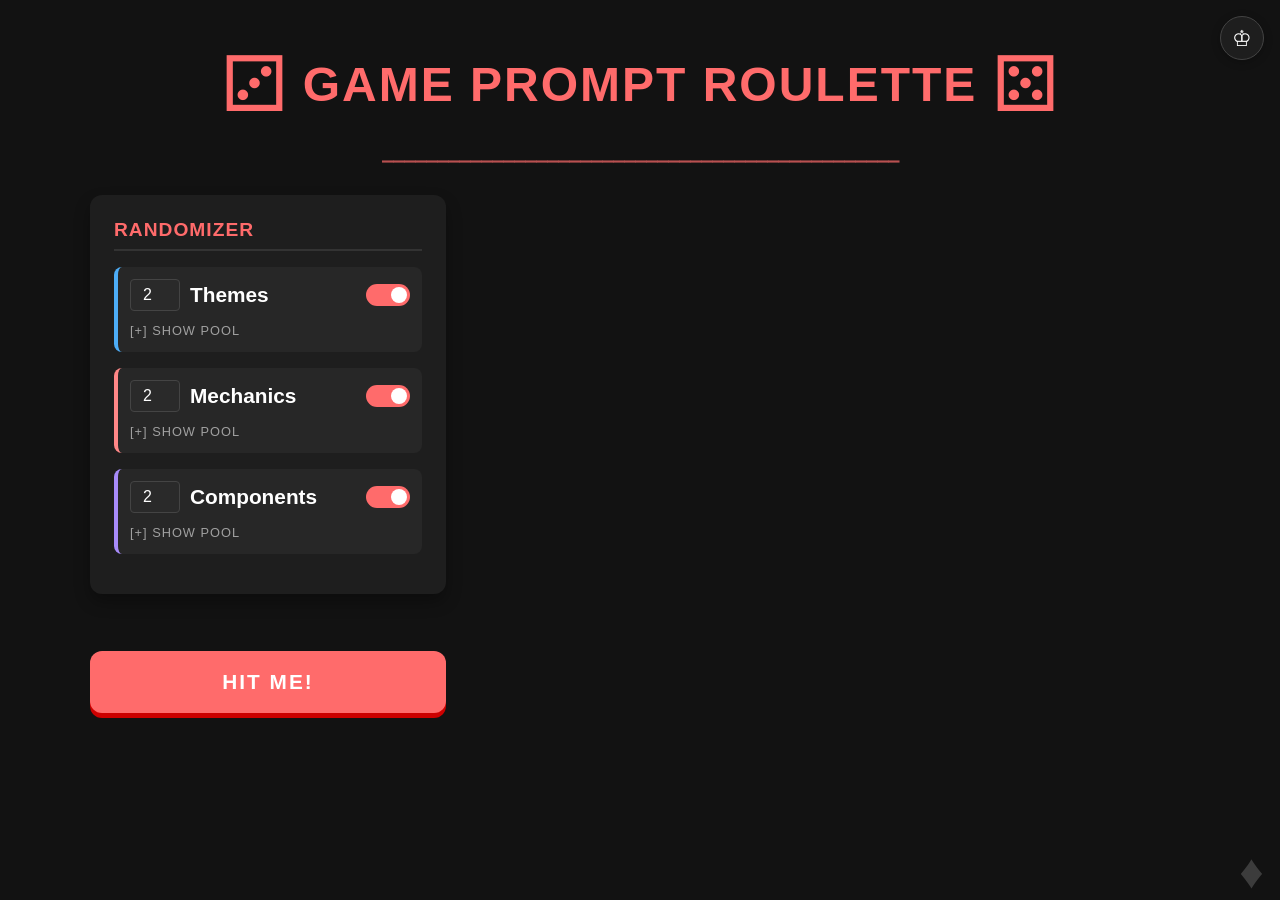
==== index.html @ a3f931f5 "Update index.html" ====
<!DOCTYPE html>
<html lang="en">
<head>
    <meta charset="UTF-8">
    <meta name="viewport" content="width=device-width, initial-scale=1.0">
    <title>Game Prompt Roulette</title>
    <style>
        :root {
            --bg-color: #121212;
            --panel-bg: #1e1e1e;
            --panel-light: #2a2a2a;
            --text-main: #ffffff;
            --text-muted: #a0a0a0;
            --accent: #ff6b6b;
            --accent-hover: #ff5252;
            --border-radius: 12px;
            --mechanics: #ff8787;
            --themes: #4dadf7;
            --components: #a78bfa;
            --border-color: #444;
            --border-color-soft: #333;
            --row-bg-active: rgba(255,255,255,0.04);
            --row-bg-hover: #252525;
            --lock-empty: #3a3a3a;
            --lock-hover: #666;
        }
        body.light-mode {
            --bg-color: #f4f1ea;
            --panel-bg: #ffffff;
            --panel-light: #ece7da;
            --text-main: #2b2620;
            --text-muted: #7a7468;
            --accent: #d9483a;
            --accent-hover: #c23b2e;
            --mechanics: #e0625a;
            --themes: #3a7bbf;
            --components: #8a6fc9;
            --border-color: #d6cfbe;
            --border-color-soft: #e2dbca;
            --row-bg-active: rgba(0,0,0,0.03);
            --row-bg-hover: #e9e2d0;
            --lock-empty: #cabfa8;
            --lock-hover: #a89a7c;
        }
        * { box-sizing: border-box; }
        body {
            font-family: 'Segoe UI', Tahoma, Geneva, Verdana, sans-serif;
            background-color: var(--bg-color);
            color: var(--text-main);
            margin: 0;
            padding: 0;
            min-height: 100vh;
            display: flex;
            transition: background-color 0.25s ease, color 0.25s ease;
            position: relative;
        }

        .wallpaper-layer {
            position: fixed;
            inset: 0;
            z-index: 0;
            pointer-events: none;
            background-repeat: repeat;
            opacity: 0;
            transition: opacity 0.3s ease;
            -webkit-mask-image: radial-gradient(ellipse 85% 75% at center, transparent 40%, black 70%);
            mask-image: radial-gradient(ellipse 85% 75% at center, transparent 40%, black 70%);
        }
        .wallpaper-layer.visible { opacity: 1; }
        .page { position: relative; z-index: 1; flex: 1; min-width: 0; padding: 2.5rem 2rem 3rem; display: flex; flex-direction: column; align-items: center; }

        .mode-toggle {
            position: fixed; top: 1rem; right: 1rem; z-index: 5; width: 44px; height: 44px;
            border-radius: 50%; background: var(--panel-bg); color: var(--text-main); border: 1px solid var(--border-color);
            cursor: pointer; font-size: 1.4rem; display: flex; align-items: center; justify-content: center;
            box-shadow: 0 2px 8px rgba(0,0,0,0.25); transition: background 0.2s, transform 0.15s, color 0.2s;
        }
        .mode-toggle:hover { transform: scale(1.08); }

        .wallpaper-style-btn {
            position: fixed; bottom: 0.85rem; right: 0.85rem; z-index: 5; width: 30px; height: 30px;
            border-radius: 50%; background: transparent; color: var(--text-muted); border: none;
            cursor: pointer; font-size: 3rem; opacity: 0.3; display: flex; align-items: center; justify-content: center;
            transition: opacity 0.2s, transform 0.2s, color 0.2s;
            user-select: none; -webkit-user-select: none;
        }
        .wallpaper-style-btn:hover { opacity: 0.9; color: var(--accent); transform: rotate(15deg) scale(1.15); }
        .wallpaper-style-btn.long-pressing {
            opacity: 1; color: var(--accent); transform: scale(1.3);
            transition: opacity 0.1s, transform 0.1s, color 0.1s;
        }

        /* Long-press progress ring */
        .wallpaper-btn-wrap {
            position: fixed; bottom: 0.25rem; right: 0.25rem; z-index: 5;
            width: 48px; height: 48px; display: flex; align-items: center; justify-content: center;
        }
        .wallpaper-progress-ring {
            position: absolute; inset: 0; pointer-events: none;
        }
        .wallpaper-progress-ring circle {
            fill: none;
            stroke: var(--accent);
            stroke-width: 2.5;
            stroke-linecap: round;
            stroke-dasharray: 138.23; /* 2π × 22 */
            stroke-dashoffset: 138.23;
            transform-origin: center;
            transform: rotate(-90deg);
            transition: stroke-dashoffset 0.05s linear;
            opacity: 0;
        }
        .wallpaper-progress-ring.active circle { opacity: 0.8; }

        .header-block { width: 100%; max-width: 1100px; text-align: center; margin-bottom: 2rem; }
        .title-row { display: flex; align-items: center; justify-content: center; gap: 0.9rem; }
        .die { font-size: 4.8rem; color: var(--accent); }
        h1 { color: var(--accent); margin: 0; text-transform: uppercase; letter-spacing: 2px; font-size: 3rem; }
        .title-rule { margin-top: 0.9rem; font-family: monospace; color: var(--accent); opacity: 0.7; font-size: 1.1rem; font-weight: bold; overflow: hidden; white-space: nowrap; }

        .container { display: flex; flex-direction: column; gap: 2rem; max-width: 1100px; width: 100%; }
        @media (min-width: 768px) { .container { flex-direction: row; align-items: flex-start; } }
        .left-column { flex: 1; display: flex; flex-direction: column; gap: 1.5rem; min-width: 340px; }
        .settings-panel { background-color: var(--panel-bg); padding: 1.5rem; border-radius: var(--border-radius); box-shadow: 0 8px 16px rgba(0,0,0,0.3); }
        .settings-panel h2 { margin-top: 0; font-size: 1.2rem; border-bottom: 2px solid var(--border-color-soft); padding-bottom: 0.5rem; color: var(--accent); text-transform: uppercase; letter-spacing: 1px; }
        
        .setting-row { margin-bottom: 1rem; display: flex; flex-direction: column; gap: 6px; background: var(--panel-light); padding: 12px; border-radius: 8px; border-left: 4px solid var(--border-color); transition: all 0.2s ease; }
        .setting-row.active { border-left-color: var(--row-color, var(--accent)); background: var(--row-bg-active); }
        .setting-row:not(.active) { opacity: 0.35; }
        .setting-row:not(.active) .cat-check:checked { background-color: var(--text-muted); border-color: var(--text-muted); }
        .setting-row:not(.active) .cat-check.indeterminate { border-color: var(--text-muted); }
        #row-themes { --row-color: var(--themes); }
        #row-mechanics { --row-color: var(--mechanics); }
        #row-components { --row-color: var(--components); }
        .setting-row:not(.active) .pool-toggle, .setting-row:not(.active) .pool-wrapper { pointer-events: none; }

        .setting-control { display: flex; align-items: center; justify-content: space-between; gap: 10px; }
        .control-left { display: flex; align-items: center; gap: 10px; }
        .setting-control label { user-select: none; font-size: 1.3rem; font-weight: bold; }
        .switch { position: relative; display: inline-block; width: 44px; height: 22px; flex-shrink: 0; }
        .switch input { opacity: 0; width: 0; height: 0; }
        .slider { position: absolute; cursor: pointer; top: 0; left: 0; right: 0; bottom: 0; background-color: var(--border-color); transition: .3s; border-radius: 22px; }
        .slider:before { position: absolute; content: ""; height: 16px; width: 16px; left: 3px; bottom: 3px; background-color: white; transition: .3s; border-radius: 50%; }
        input:checked + .slider { background-color: var(--accent); }
        input:checked + .slider:before { transform: translateX(22px); }
        .number-input { width: 50px; padding: 6px; background: var(--panel-light); border: 1px solid var(--border-color); color: var(--text-main); border-radius: 4px; text-align: center; font-size: 1rem; }
        
        .pool-meta { font-family: monospace; font-size: 0.7rem; color: var(--text-muted); letter-spacing: 0.5px; }
        .pool-meta.warn { color: var(--accent); }
        .pool-toggle { background: none; border: none; color: var(--text-muted); cursor: pointer; text-align: left; font-size: 0.8rem; padding: 2px 0; text-transform: uppercase; letter-spacing: 1px; display: inline-flex; align-items: center; gap: 5px; width: fit-content; margin-top: 4px; }
        .pool-toggle:hover { color: var(--accent); }
        .pool-wrapper { display: none; background: var(--panel-light); border-radius: 6px; padding: 10px; margin-top: 5px; border: 1px solid var(--border-color-soft); }
        .pool-wrapper.open { display: block; }
        .pool-search { width: 100%; padding: 6px; background: var(--bg-color); border: 1px solid var(--border-color); color: var(--text-main); border-radius: 4px; margin-bottom: 8px; box-sizing: border-box; }
        
        .pool-category { margin-bottom: 6px; border: 1px solid var(--border-color-soft); border-radius: 6px; background: var(--row-bg-active); overflow: hidden; }
        .pool-category summary { padding: 6px 10px; background: var(--panel-bg); font-weight: bold; font-size: 0.75rem; cursor: pointer; user-select: none; color: var(--text-muted); text-transform: uppercase; letter-spacing: 1px; outline: none; transition: background 0.2s, color 0.2s; display: flex; align-items: center; gap: 8px; }
        .pool-category summary:hover { color: var(--accent); background: var(--row-bg-hover); }
        .pool-category[open] summary { border-bottom: 1px solid var(--border-color-soft); color: var(--accent); }
        .summary-name { flex: 1; min-width: 0; overflow: hidden; text-overflow: ellipsis; white-space: nowrap; }
        .pool-category .cat-count { color: var(--text-muted); font-weight: normal; flex-shrink: 0; }
        
        .cat-check { -webkit-appearance: none; appearance: none; width: 15px; height: 15px; border-radius: 50%; border: 2px solid var(--text-muted); background: transparent; flex-shrink: 0; cursor: pointer; display: inline-block; position: relative; margin: 0; padding: 0; transition: border-color 0.15s, background-color 0.15s; }
        .cat-check:hover { border-color: var(--accent); }
        .cat-check:checked { background-color: var(--accent); border-color: var(--accent); }
        .cat-check.indeterminate { background-color: transparent; border-color: var(--accent); }
        
        .pool-content { display: grid; grid-template-columns: 1fr 1fr; gap: 5px; max-height: 180px; overflow-y: auto; padding: 8px; }
        .pool-item { display: flex; align-items: center; gap: 8px; font-size: 0.85rem; color: var(--text-main); }
        .pool-item label { cursor: pointer; width: 100%; text-overflow: ellipsis; overflow: hidden; white-space: nowrap; }
        .pool-item input[type=checkbox] { -webkit-appearance: none; appearance: none; width: 11px; height: 11px; border-radius: 50%; border: 2px solid var(--text-muted); background: transparent; flex-shrink: 0; cursor: pointer; margin: 0; padding: 0; transition: border-color 0.15s, background-color 0.15s; }
        .pool-item input[type=checkbox]:hover { border-color: var(--accent); }
        .pool-item input[type=checkbox]:checked { background-color: var(--accent); border-color: var(--accent); }

        .btn-spin { background-color: var(--accent); color: white; border: none; padding: 1.2rem; font-size: 1.3rem; font-weight: bold; border-radius: var(--border-radius); cursor: pointer; transition: all 0.2s; text-transform: uppercase; letter-spacing: 2px; box-shadow: 0 5px 0 #cc0000; width: 100%; }
        .btn-spin:active { transform: translateY(5px); box-shadow: 0 0 0 #cc0000; }
        .btn-spin:disabled { background-color: var(--text-muted); box-shadow: 0 5px 0 var(--border-color-soft); cursor: not-allowed; transform: none; opacity: 0.6; }
        .spin-error { color: var(--accent); font-size: 0.85rem; text-align: center; margin-top: -0.5rem; min-height: 1.2em; }

        .randomizer-panel { flex: 2; display: flex; flex-direction: column; gap: 1.5rem; min-width: 0; }
        .results-stack { display: flex; flex-direction: column; gap: 1rem; }
        .result-card { background-color: var(--panel-bg); border-radius: var(--border-radius); border-left: 5px solid var(--c); box-shadow: 0 4px 10px rgba(0,0,0,0.15); display: flex; align-items: center; gap: 0.9rem; padding: 1rem 1.2rem; min-height: 50px; opacity: 0; position: relative; overflow: hidden; animation: cardPopIn 0.5s cubic-bezier(0.175, 0.885, 0.32, 1.275) forwards; }
        @keyframes cardPopIn { 0% { opacity: 0; transform: scale(0.8) translateY(30px); } 100% { opacity: 1; transform: scale(1) translateY(0); } }
        .result-card.mechanic-card { --c: var(--mechanics); }
        .result-card.theme-card { --c: var(--themes); }
        .result-card.component-card { --c: var(--components); }

        .lock-btn { font-size: 2.8rem; line-height: 1; width: 1.8rem; flex-shrink: 0; text-align: center; background: none; border: none; color: var(--lock-empty); cursor: pointer; padding: 0; transition: color 0.15s, transform 0.15s; }
        .lock-btn:hover { color: var(--lock-hover); transform: scale(1.08); }
        .lock-btn.locked { color: var(--accent); }
        .lock-btn.locked:hover { color: var(--accent-hover); }

        .card-info { display: flex; flex-direction: column; flex: 1; min-width: 0; }
        .result-title { font-size: 0.8rem; color: var(--text-muted); text-transform: uppercase; letter-spacing: 1px; margin-bottom: 0.2rem; }
        .result-value { font-size: 1.2rem; font-weight: bold; line-height: 1.2; display: flex; align-items: center; flex-wrap: wrap; gap: 4px; }
        .card-watermark { position: absolute; color: var(--text-muted); opacity: 0.18; line-height: 1; user-select: none; pointer-events: none; white-space: nowrap; z-index: 0; }
        .lock-btn, .card-info, .btn-reroll { position: relative; z-index: 1; }

        .btn-reroll { background: var(--panel-light); border: 1px solid var(--border-color); color: var(--text-muted); border-radius: 50%; width: 38px; height: 38px; min-width: 38px; display: flex; align-items: center; justify-content: center; cursor: pointer; transition: all 0.2s cubic-bezier(0.4, 0, 0.2, 1); padding: 0; box-shadow: 0 2px 5px rgba(0,0,0,0.15); font-size: 1.2rem; }
        .btn-reroll:hover { color: var(--c); border-color: var(--c); transform: scale(1.08); }
        .btn-reroll:active { transform: rotate(180deg) scale(1.08); }
        .btn-reroll:disabled { opacity: 0.3; cursor: not-allowed; transform: none !important; }

        .prompt-container { background-color: var(--panel-light); border-radius: var(--border-radius); padding: 1.5rem; border: 1px solid var(--border-color); box-shadow: inset 0 2px 4px rgba(0,0,0,0.25); margin-top: 1rem; }
        .prompt-container h3 { margin-top: 0; color: var(--accent); font-size: 1rem; text-transform: uppercase; letter-spacing: 1px; margin-bottom: 0.8rem; display: flex; align-items: center; justify-content: space-between; gap: 1rem; }
        .prompt-text { font-size: 1.2rem; line-height: 1.6; color: var(--text-main); }
        .highlight { color: var(--accent); font-weight: bold; }

        .copy-btn { background: transparent; border: 1px solid var(--text-muted); color: var(--text-muted); padding: 0.45rem 0.85rem; border-radius: 8px; font-size: 0.75rem; letter-spacing: 0.5px; text-transform: none; cursor: pointer; display: inline-flex; align-items: center; gap: 6px; flex-shrink: 0; transition: color 0.15s, border-color 0.15s; }
        .copy-btn:hover { color: var(--text-main); border-color: var(--accent); }
        .copy-btn.copied { color: #6dd58c; border-color: #6dd58c; }
    </style>
</head>
<body>
    <div class="wallpaper-layer" id="wallpaperLayer" aria-hidden="true"></div>
    <button class="mode-toggle" id="modeToggle" aria-label="Switch between light and dark mode" title="Switch theme">&#9818;</button>

    <div class="page">
        <div class="header-block">
            <div class="title-row">
                <span class="die" aria-hidden="true">&#9858;</span>
                <h1 id="appTitle">Game Prompt Roulette</h1>
                <span class="die" aria-hidden="true">&#9860;</span>
            </div>
            <div class="title-rule" aria-hidden="true">⎯⎯⎯⎯⎯⎯⎯⎯⎯⎯⎯⎯⎯⎯⎯⎯⎯⎯⎯⎯⎯⎯⎯⎯⎯⎯⎯⎯⎯⎯⎯⎯⎯⎯⎯⎯⎯⎯⎯⎯⎯⎯⎯⎯⎯⎯⎯</div>
        </div>

        <div class="container">
            <div class="left-column">
                <div class="settings-panel">
                    <h2>Randomizer</h2>

                    <div class="setting-row active" id="row-themes">
                        <div class="setting-control">
                            <div class="control-left">
                                <input type="number" id="numThemes" class="number-input" value="2" min="1" max="4">
                                <label>Themes</label>
                            </div>
                            <label class="switch">
                                <input type="checkbox" id="toggle-themes" checked onchange="updateRowState('themes')">
                                <span class="slider"></span>
                            </label>
                        </div>
                        <button class="pool-toggle" data-target="pool-wrapper-themes">[+] Show pool</button>
                        <div id="pool-wrapper-themes" class="pool-wrapper">
                            <input type="text" class="pool-search" placeholder="Search themes..." oninput="filterPool(this)">
                            <div id="pool-themes"></div>
                            <div class="pool-meta" id="pool-meta-themes"></div>
                        </div>
                    </div>

                    <div class="setting-row active" id="row-mechanics">
                        <div class="setting-control">
                            <div class="control-left">
                                <input type="number" id="numMechanics" class="number-input" value="2" min="1" max="6">
                                <label>Mechanics</label>
                            </div>
                            <label class="switch">
                                <input type="checkbox" id="toggle-mechanics" checked onchange="updateRowState('mechanics')">
                                <span class="slider"></span>
                            </label>
                        </div>
                        <button class="pool-toggle" data-target="pool-wrapper-mechanics">[+] Show pool</button>
                        <div id="pool-wrapper-mechanics" class="pool-wrapper">
                            <input type="text" class="pool-search" placeholder="Search mechanics..." oninput="filterPool(this)">
                            <div id="pool-mechanics"></div>
                            <div class="pool-meta" id="pool-meta-mechanics"></div>
                        </div>
                    </div>

                    <div class="setting-row active" id="row-components">
                        <div class="setting-control">
                            <div class="control-left">
                                <input type="number" id="numComponents" class="number-input" value="2" min="1" max="6">
                                <label>Components</label>
                            </div>
                            <label class="switch">
                                <input type="checkbox" id="toggle-components" checked onchange="updateRowState('components')">
                                <span class="slider"></span>
                            </label>
                        </div>
                        <button class="pool-toggle" data-target="pool-wrapper-components">[+] Show pool</button>
                        <div id="pool-wrapper-components" class="pool-wrapper">
                            <input type="text" class="pool-search" placeholder="Search components..." oninput="filterPool(this)">
                            <div id="pool-components"></div>
                            <div class="pool-meta" id="pool-meta-components"></div>
                        </div>
                    </div>
                </div>
                <div class="spin-error" id="spinError"></div>
                <button class="btn-spin" id="spinBtn" onclick="startSpin()">Hit Me!</button>
            </div>

            <div class="randomizer-panel">
                <div class="results-stack" id="resultsContainer"></div>
                <div class="prompt-container" id="promptBox" style="display: none;">
                    <h3>
                        <span>Generated Prompt</span>
                        <button class="copy-btn" id="copyBtn" onclick="copyPrompt()">Copy prompt</button>
                    </h3>
                    <div class="prompt-text" id="finalPrompt"></div>
                </div>
            </div>
        </div>
    </div>

    <div class="wallpaper-btn-wrap">
        <svg class="wallpaper-progress-ring" id="wallpaperProgressRing" viewBox="0 0 48 48">
            <circle cx="24" cy="24" r="22"/>
        </svg>
        <button class="wallpaper-style-btn" id="wallpaperStyleBtn" aria-label="Cycle background style" title="Cycle background style">&#9830;</button>
    </div>

    <script>
        const masterData = {
            mechanics: {
                "Actions & Phase Management": ["Acting", "Action / Event", "Action Drafting", "Action Points", "Action Queue", "Action Retrieval", "Action Timer", "Elapsed Real Time Ending", "Events", "Expiring Actions", "Simultaneous Action Selection", "Variable Phase Order", "Programmed Movement"],
                "Auctions & Bidding": ["Auction / Bidding", "Auction Compensation", "Auction: Dexterity", "Auction: Dutch", "Auction: Dutch Priority", "Auction: English", "Auction: Fixed Placement", "Auction: Multiple Lot", "Auction: Once Around", "Auction: Sealed Bid", "Auction: Turn Order Until Pass", "Bids As Wagers", "Constrained Bidding", "Predictive Bid", "Selection Order Bid", "Turn Order: Auction"],
                "Cards & Drafting": ["Bag Building", "Card Play Conflict Resolution", "Closed Drafting", "Command Cards", "Deck Construction", "Deck Building", "Drawing Card/Tile", "Hand Management", "Layering Card/Tile", "Move Through Deck", "Multi-Use Cards", "Open Drafting", "Pool Building", "Trick-Taking", "Melding and Splaying"],
                "Movement & Spatial Layout": ["Area Movement", "Area-Impulse", "Connections", "Crayon Rail System", "Different Dice Movement", "Facing", "Grid Movement", "Hexagon Grid", "Hidden Movement", "Impulse Movement", "Measurement Movement", "Movement Points", "Movement Template", "Moving Multiple Units", "Multiple Maps", "Network and Route Building", "Pattern Movement", "Pick-up and Deliver", "Point to Point Movement", "Relative Movement", "Resource to Move", "Track Movement", "Three Dimensional Movement", "Zone of Control", "Slide / Push", "Map Addition", "Map Deformation", "Map Reduction", "Modular Board", "Pieces as Map"],
                "Dice & Probability": ["Cube Tower", "Dice Rolling", "Dice Building", "Die Icon Resolution", "Push Your Luck", "Random Production", "Re-rolling and Locking", "Roll / Spin and Move", "Roll and Write", "Worker Placement with Dice Workers"],
                "Social & Negotiation": ["Asymmetric Information / Limited Communication", "Betting and Bluffing", "Bribery", "Communication Limits", "Hidden Roles", "Negotiation", "Player Judge", "Prisoner's Dilemma", "Questions and Answers", "Rock-Paper-Scissors", "Storytelling", "Take That", "Targeted Clues", "Trading", "Traitor", "Voting", "Alliances", "Cooperative", "Semi-Cooperative Game", "Team-Based Game"],
                "Economy & Engine Building": ["Automatic Resource Growth", "Chaining", "Closed Economy", "Commodity Speculation", "Contracts", "Delayed Purchase", "Engine Building", "Income", "Increase Value of Unchosen Resources", "Investment", "Market", "Ownership", "Resource Queue", "Shared Incentive / Market Decay", "Stock Holding", "Tableau Building", "Tech Trees / Tracks", "Victory Points as a Resource", "Loans"],
                "Tile Placement & Patterns": ["Enclosure", "Grid Coverage", "Matching", "Pattern Building", "Pattern Recognition", "Polyomino Tile Placement", "Square Grid", "Stacking and Balancing", "Tag Matching", "Tile Placement"],
                "Turn Order & Worker Placement": ["Passed Action Token", "Turn Order: Claim Action", "Turn Order: Pass Order", "Turn Order: Progressive", "Turn Order: Random", "Turn Order: Role Order", "Turn Order: Stat-Based", "Turn Order: Time Track", "Worker Placement", "Worker Placement, Different Worker Types"],
                "Combat & Resolution": ["Algorithmic Resolution", "Bias", "Bingo", "Critical Hits and Failures", "Flicking", "Follow the Leader", "Force Commitment", "Interrupts", "Kill Steal", "King of the Hill", "Ladder Climbing", "Lane Battler", "Line Drawing", "Line of Sight", "Memory", "Minimap Resolution", "Neighbor Scope", "Physical Removal", "Ratio / Combat Results Table", "Stat Check Resolution", "Static Capture", "Tug of War"],
                "Progression & Win Conditions": ["Advantage Token", "Area Majority / Influence", "Asymmetric Roles", "Catch the Leader", "Chit-Pull System", "Deduction", "End Game Bonuses", "Finale Ending", "Handicaps", "Hidden Victory Points", "Highest-Lowest Scoring", "Hot Potato", "I Cut, You Choose", "Induction", "Legacy", "Lose a Turn", "Mancala", "Narrative Choice / Paragraph", "Once-Per-Game Abilities", "Order Counters", "Ordering", "Paper-and-Pencil", "Player Elimination", "Race", "Real-Time", "Retirement", "Rondel", "Scenario / Mission / Campaign Game", "Score-and-Reset Game", "Secret Deployment", "Set Collection", "Simulation", "Single Loser Game", "Single Play", "Solo", "Speed Matching", "Spelling", "Sudden Death Ending", "Variable Player Powers", "Variable Set-up", "Visual Restriction"]
            },
            themes: {
                "Sci-Fi": ["Robots", "Mechs", "Cyberpunk", "Steampunk", "Scavengers", "Survivors", "Time Travel", "Clones", "Aliens", "Space Stations", "Alien Worlds", "Moon Bases", "Floating Cities", "Near Future", "Far Future", "Post Apocalypse", "Dystopian", "Solarpunk", "First Contact", "Generation Ships", "Black Holes", "Asteroids", "Nebulas", "Wormholes", "Comets"],
                "Fantasy & Myth": ["Knights", "Dragons", "Wizards", "Bards", "Alchemists", "Dwarves", "Elves", "Witches", "Necromancers", "Orcs", "Goblins", "Fairies", "Giants", "Merfolk", "Kaiju", "Golems", "Demons", "Angels", "Shapeshifters", "Trolls", "Centaurs", "Mummies", "Skeletons", "Banshees", "Sirens", "Krakens", "Phoenixes", "Griffins", "Unicorns", "Norse Mythology", "Greek Mythology", "Egyptian Mythology", "Shinto Spirits", "Folklore"],
                "Horror": ["Vampires", "Werewolves", "Zombies", "Sea Monsters", "Haunted Houses", "Catacombs", "Plague", "Mediums", "Oracles", "Cultists", "Eldritch", "Ghosts"],
                "Historical": ["Stone Age", "Ancient Egypt", "Ancient Greece", "Roman Empire", "Medieval Era", "Renaissance", "Gladiators", "Samurai", "Vikings", "Pirates", "Age of Exploration", "Wild West", "Cowboys", "Victorian Era", "Industrial Revolution", "Roaring Twenties", "Modern Day", "Alternate History", "Bronze Age", "Iron Age", "Edo Period", "Gilded Age", "Cold War Era", "Space Race"],
                "Occupations": ["Chefs", "Librarians", "Explorers", "Divers", "Miners", "Farmers", "Doctors", "Scientists", "Archaeologists", "Inventors", "Engineers", "Artists", "Musicians", "Spies", "Bounty Hunters", "Merchants", "Blacksmiths", "Rangers", "Astronauts", "Colonists", "Teachers", "Falconers", "Beekeepers", "Lumberjacks", "Cartographers", "Diplomats", "Tailors", "Brewers", "Postal Workers", "Tinkerers", "Monks", "Nuns", "Hermits", "Rock Bands", "Orchestras", "Theater Troupes", "Opera Singers", "DJs", "Dancers", "Buskers", "Programmers", "Baristas", "Lawyers", "Realtors", "Construction Workers", "Food Truck Owners"],
                "Environments & Cities": ["Castles", "Dungeons", "Ancient Ruins", "Lost Cities", "Floating Islands", "Deep Sea", "Jungles", "Deserts", "Frozen Lands", "Volcanoes", "Crystal Caves", "Underground Kingdoms", "Factories", "Libraries", "Museums", "Carnivals", "Theme Parks", "Schools", "Hospitals", "Prisons", "Lighthouses", "Windmills", "Greenhouses", "Marketplaces", "Shipwrecks", "Caravans", "Border Towns", "Mountain Peaks", "Coral Reefs", "Swamps", "Glaciers"],
                "Crime & Intrigue": ["Gangsters", "Criminals", "Bandits", "Smugglers", "Mercenaries", "Detectives", "Assassins", "Royalty", "Elections", "Court Intrigue", "Revolution", "Senates", "Rebellions", "Heists", "Cons", "Smuggling Rings", "Mob Bosses", "Prison Breaks", "Jewel Thieves"],
                "Festive & Everyday": ["Christmas", "Halloween", "Valentine's Day", "Easter", "Thanksgiving", "New Year's Eve", "Lunar New Year", "Carnival", "Harvest Festival", "Winter Festival", "Summer Festival", "Birthdays", "Weddings", "Funerals", "Tournaments", "Masquerade Balls", "Bakeries", "Breweries", "Restaurants", "Farmers Markets", "Street Food", "Wineries", "Tea Houses", "Natural Disasters", "Shipwreck Survivors", "Famine", "Drought", "Quarantine"],
                "Objects": ["Books", "Maps", "Keys", "Masks", "Mirrors", "Crowns", "Swords", "Shields", "Coins", "Gears", "Clocks", "Candles", "Lanterns", "Potions", "Artifacts", "Treasures", "Toys", "Dolls", "Paintings", "Statues", "Marionettes", "Puppets", "Clockwork", "Stained Glass", "Mosaics", "Pottery", "Vintage Posters", "Blueprints", "Scrapbooks", "Quilts", "Ancient Scrolls", "Tarot Cards", "Music Boxes"],
                "Animals": ["Dinosaurs", "Insects", "Dogs", "Cats", "Birds", "Horses", "Bears", "Wolves", "Sharks", "Whales", "Bees", "Ants", "Owls", "Foxes"],
                "Vehicles": ["Trains", "Airships", "Submarines", "Spaceships", "Cars", "Planes", "Trucks", "Motorcycles", "Race Cars", "Monster Trucks", "Helicopters", "Hot Air Balloons", "Tanks", "Bicycles", "Sleds", "Gliders", "Buses", "Rickshaws", "Hovercrafts", "Demolition Derbies"],
                "Sports": ["Soccer", "Basketball", "Baseball", "Boxing", "The Olympics", "Football", "Hockey", "Golf", "Tennis", "Racing"],
                "Vibes": ["Cozy", "Competitive", "Simple", "Chaotic", "Relaxing", "Fast-Paced", "Tense", "Whimsical", "Grim", "Strategic", "Abstract", "Nostalgic", "Surreal", 
    "Tactical"],
                "Word Inspiration": ["Crux", "Redolent", "Interloper", "Deleterious", "Foible", "Saturnine", "Blandishment", "Ephemeral", "Labyrinthine", "Quixotic", "Halcyon", "Ineffable", "Mellifluous", "Sonder", "Liminal", "Substitute", "Combine", "Adapt", "Modify", "put to another use", "Eliminate", "repurpose"]
            },
            components: {
                "Cards & Dice": ["18 Cards", "10 Cards", "5 Cards", "a Deck of Cards", "a Single Card", "Two Decks of Cards", "Playing Cards", "Tarot Cards", "1 Die", "2 Dice", "5 Dice", "10 Dice", "Polyhedral Dice", "Custom Dice"],
                "Tokens & Tracking": ["a Bag of Tokens", "10 Tokens", "1 Token", "Coins", "Gemstones", "Crystals", "Beads", "Marbles", "Stones", "a Timer", "a Sand Timer", "a Spinning Wheel", "a Clock", "a Dial", "a Track", "Acrylic Gems", "Wooden Discs", "Wooden Cubes", "Resin Tokens", "a Scorepad", "a Sandglass Tower", "a Rotating Dial"],
                "Stationery & Media": ["Paper", "a Pencil", "a Pen", "a Marker", "a Paint Brush", "a Stamp", "Stickers", "a Letter", "a Photograph", "a Newspaper", "a Blueprint", "Erasable Markers", "a Dry-Erase Board", "Ancient Scrolls", "Riddles", "Carved Runes"],
                "Containers & Structural": ["Cups", "a Game Board", "a Shared Board", "Individual Boards", "a Hidden Envelope", "a Secret Note", "a Locked Box", "a Container", "a Screen", "a Blindfold", "a Pouch", "Wax Seals", "Stacking Pieces", "Folding Pieces", "Sliding Pieces", "Rotating Pieces", "Puzzle Pieces", "Building Pieces", "Miniatures", "Figures", "Meeples", "Wooden Pieces", "Plastic Pieces", "Metal Pieces", "Glass Pieces", "Transparent Pieces", "Transparent Overlays", "Tiles", "Hex Tiles", "Dominoes", "Interlocking Pieces", "a Pop-Up Tent Piece"],
                "Utilities & Toys": ["String", "Rope", "Magnets", "Keys", "Locks", "Chains", "Rings", "Yarn", "a Bell", "a Whistle", "Feathers", "Shells", "a Magnifying Glass", "a Compass", "a Folding Map", "a Spyglass", "a Velcro Strip", "a Cloth Map", "Mini Easels", "a Kazoo", "a Buzzer", "a Hand Drum", "a Hat", "a Cape", "a Sash", "Wristbands", "a Mask", "a Flashlight", "Glow Sticks", "Glow-in-the-Dark Pieces", "a Toy Phone", "a Walkie-Talkie", "a Toy Remote Control", "a Launcher", "a Catapult", "a Cannon"],
            }
          
        };

        let enabledSections = { themes: true, mechanics: true, components: true };
        let currentResults = { mechanics: [], themes: [], components: [] };
        let lockedState = { mechanics: [], themes: [], components: [] };
        const sectionKeys = ['themes', 'mechanics', 'components'];

        const GLYPHS = {
            suits_outline: ['\u2661', '\u2662', '\u2664', '\u2667'],
            suits_solid: ['\u2660', '\u2663', '\u2665', '\u2666'],
            chess: ['\u2654', '\u2655', '\u2656', '\u2657', '\u2658', '\u2659', '\u265A', '\u265B', '\u265C', '\u265D', '\u265E', '\u265F'],
            draughts: ['⛀', '⛁', '⛂', '⛃'],
            dice: ['\u2680', '\u2681', '\u2682', '\u2683', '\u2684', '\u2685'],
            dominoes: [
            '🁭', '🁵', '🁢', '🁣', '🁤', '🁥', '🁦', '🁧', '🁨', '🁩', '🁪', '🁫', '🁬', '🁭', '🁮', '🁯', '🁰', '🁱', '🁲', '🁳',
            '🁴', '🁵', '🁶', '🁷', '🁸', '🁹', '🁺', '🁻', '🁼', '🁽', '🁾', '🁿', '🂀', '🂁', '🂂', '🂃', '🂄', '🂅', '🂆', '🂇',
            '🂈', '🂉', '🂊', '🂋', '🂌', '🂍', '🂎', '🂏', '🂐', '🂑', '🂒', '🂓'], 
            shapes: ['◈', '◆', '◇', '◉', '✦', '✧', '⟡', '⟢', '⟣', '⟤'],
            blocks: ['░', '▒', '▓', '█', '▌', '▐', '▀', '▄'],
            cards: [
                '🂡', '🂱', '🃁', '🃑', '🂢', '🂲', '🃂', '🃒', '🂣', '🂳', '🃃', '🃓',
                '🂤', '🂴', '🃄', '🃔', '🂥', '🂵', '🃅', '🃕', '🂦', '🂶', '🃆', '🃖',
                '🂧', '🂷', '🃇', '🃗', '🂨', '🂸', '🃈', '🃘', '🂩', '🂹', '🃉', '🃙',
                '🂪', '🂺', '🃊', '🃚', '🂫', '🂻', '🃋', '🃛', '🂬', '🂼', '🃌', '🃜',
                '🂭', '🂽', '🃍', '🃝', '🂮', '🂾', '🃎', '🃞', '🂠', '🂿', '🃟'
            ],
            mahjong: ['🀀', '🀁', '🀃', '🀅']
        };

        const WATERMARK_GLYPHS = [
            ...GLYPHS.suits_outline, ...GLYPHS.suits_solid, ...GLYPHS.chess, ...GLYPHS.draughts,
            ...GLYPHS.dice, ...GLYPHS.dominoes, ...GLYPHS.shapes, ...GLYPHS.blocks, ...GLYPHS.cards, ...GLYPHS.mahjong
        ];

        const WATERMARK_SCALE = {};
        GLYPHS.suits_outline.forEach(g => WATERMARK_SCALE[g] = 1.5);
        GLYPHS.suits_solid.forEach(g => WATERMARK_SCALE[g] = 1.4);
        GLYPHS.chess.forEach(g => WATERMARK_SCALE[g] = 1.5);
        GLYPHS.dice.forEach(g => WATERMARK_SCALE[g] = 1.1);
        GLYPHS.shapes.forEach(g => WATERMARK_SCALE[g] = 1.2);
        GLYPHS.blocks.forEach(g => WATERMARK_SCALE[g] = 1);
        GLYPHS.cards.forEach(g => WATERMARK_SCALE[g] = 1.1);

        function hashString(str) {
            let h = 0;
            for (let i = 0; i < str.length; i++) h = ((h << 5) - h + str.charCodeAt(i)) | 0;
            return Math.abs(h);
        }

        function seededValues(seed, count) {
            let s = seed % 2147483647;
            if (s <= 0) s += 2147483646;
            const out = [];
            for (let i = 0; i < count; i++) {
                s = (s * 16807) % 2147483647;
                out.push((s - 1) / 2147483646);
            }
            return out;
        }

       function getWatermarkFor(categoryKey, subIndex, itemName) {
    const seed = hashString(`${categoryKey}:${subIndex}:${itemName}`);
    const [rGlyph, rLeft, rTop, rSize, rRotation, rVAnchor] = seededValues(seed, 6);
    const glyph = WATERMARK_GLYPHS[Math.floor(rGlyph * WATERMARK_GLYPHS.length)];
    const baseScale = WATERMARK_SCALE[glyph] || 1.0;
    const sizeMultiplier = 1.1; 
    const scale = baseScale * sizeMultiplier;
    const left = 12 + rLeft * 76;
    const rotation = Math.round((rRotation - 0.5) * 50);
    // vAnchor and vOffset keep the watermark peeking within the card edges
    const vAnchor = rVAnchor < 0.5 ? 'top' : 'bottom';
    const vOffset = -0.5 + rTop * 0.8; // small positive/negative so glyph clips nicely at edge
    
    return { glyph, scale, rotation, left, vAnchor, vOffset };
}

        function updateRowState(key) {
            const isChecked = document.getElementById(`toggle-${key}`).checked;
            enabledSections[key] = isChecked;
            const row = document.getElementById(`row-${key}`);
            if (isChecked) row.classList.add('active'); else row.classList.remove('active');
            updateSpinAvailability();
        }

        function buildPoolPickers() {
            Object.keys(masterData).forEach(key => {
                const container = document.getElementById(`pool-${key}`);
                if (!container) return;
                let index = 0;
                Object.keys(masterData[key]).forEach(category => {
                    const details = document.createElement('details');
                    details.className = 'pool-category';
                    details.addEventListener('toggle', () => {
                        if (!details.open || container.dataset.suppressAccordion === 'true') return;
                        container.querySelectorAll('.pool-category[open]').forEach(otherDetails => {
                            if (otherDetails !== details) otherDetails.open = false;
                        });
                    });

                    const summary = document.createElement('summary');
                    const catCheck = document.createElement('input');
                    catCheck.type = 'checkbox';
                    catCheck.className = 'cat-check';
                    catCheck.checked = true;
                    catCheck.setAttribute('aria-label', `Toggle all items in ${category}`);
                    catCheck.addEventListener('click', (e) => {
                        e.stopPropagation();
                        if (catCheck.classList.contains('indeterminate')) {
                            e.preventDefault();
                            setCategoryChecked(key, category, true);
                        }
                    });
                    catCheck.addEventListener('change', () => setCategoryChecked(key, category, catCheck.checked));

                    const nameSpan = document.createElement('span');
                    nameSpan.className = 'summary-name'; nameSpan.textContent = category;
                    const countSpan = document.createElement('span');
                    countSpan.className = 'cat-count'; countSpan.textContent = masterData[key][category].length;

                    summary.appendChild(catCheck); summary.appendChild(nameSpan); summary.appendChild(countSpan);
                    details.appendChild(summary);

                    const contentDiv = document.createElement('div');
                    contentDiv.className = 'pool-content'; contentDiv.dataset.category = category;

                    masterData[key][category].forEach(item => {
                        const div = document.createElement('div');
                        div.className = 'pool-item';
                        const inputId = `item-${key}-${index}`;
                        div.innerHTML = `<input type="checkbox" id="${inputId}" data-cat="${key}" data-name="${item}" checked onchange="onPoolItemChange('${key}', '${category.replace(/'/g, "\\'")}')"><label for="${inputId}">${item}</label>`;
                        contentDiv.appendChild(div);
                        index++;
                    });
                    details.appendChild(contentDiv); container.appendChild(details);
                });
            });
            sectionKeys.forEach(key => { updatePoolMeta(key); Object.keys(masterData[key]).forEach(category => updateCategoryCheckState(key, category)); });
        }

        function getCategoryContentEl(key, category) {
            const container = document.getElementById(`pool-${key}`);
            if (!container) return null;
            const contents = container.querySelectorAll('.pool-content');
            for (const el of contents) if (el.dataset.category === category) return el;
            return null;
        }

        function setCategoryChecked(key, category, checked) {
            const scope = getCategoryContentEl(key, category);
            if (!scope) return;
            scope.querySelectorAll('input[type=checkbox]').forEach(cb => { cb.checked = checked; });
            updateCategoryCheckState(key, category); updatePoolMeta(key); updateSpinAvailability();
        }

        function updateCategoryCheckState(key, category) {
            const scope = getCategoryContentEl(key, category);
            if (!scope) return;
            const boxes = Array.from(scope.querySelectorAll('input[type=checkbox]'));
            const checkedCount = boxes.filter(cb => cb.checked).length;
            const catCheck = scope.closest('.pool-category').querySelector('.cat-check');
            if (checkedCount === 0) { catCheck.checked = false; catCheck.classList.remove('indeterminate'); catCheck.indeterminate = false; } 
            else if (checkedCount === boxes.length) { catCheck.checked = true; catCheck.classList.remove('indeterminate'); catCheck.indeterminate = false; } 
            else { catCheck.checked = false; catCheck.classList.add('indeterminate'); catCheck.indeterminate = true; }
        }

        function onPoolItemChange(key, category) {
            if (category) updateCategoryCheckState(key, category);
            updatePoolMeta(key); updateSpinAvailability();
        }

        function updatePoolMeta(key) {
            const meta = document.getElementById(`pool-meta-${key}`);
            if (!meta) return;
            const total = document.querySelectorAll(`#pool-${key} input[type=checkbox]:not(.cat-check)`).length;
            const checked = document.querySelectorAll(`#pool-${key} input[type=checkbox]:not(.cat-check):checked`).length;
            if (checked === 0) { meta.textContent = `0 of ${total} selected — turn at least one on to draw from this pool`; meta.classList.add('warn'); } 
            else { meta.textContent = `${checked} of ${total} selected`; meta.classList.remove('warn'); }
        }

        function filterPool(inputElement) {
            const query = inputElement.value.toLowerCase();
            const poolWrapper = inputElement.parentElement;
            const categories = poolWrapper.querySelectorAll('.pool-category');
            const poolContainer = poolWrapper.querySelector('[id^="pool-"]');
            if (poolContainer) poolContainer.dataset.suppressAccordion = 'true';

            categories.forEach(cat => {
                let hasVisibleItem = false;
                const items = cat.querySelectorAll('.pool-item');
                items.forEach(item => {
                    if (item.textContent.toLowerCase().includes(query)) { item.style.display = 'flex'; hasVisibleItem = true; } 
                    else { item.style.display = 'none'; }
                });
                if (query !== "") { cat.style.display = hasVisibleItem ? 'block' : 'none'; if (hasVisibleItem) cat.open = true; } 
                else { cat.style.display = 'block'; cat.open = false; }
            });
            if (poolContainer) poolContainer.dataset.suppressAccordion = 'false';
        }

        document.addEventListener('click', function(e) {
            if (e.target && e.target.classList.contains('pool-toggle')) {
                const targetId = e.target.getAttribute('data-target');
                const wrapper = document.getElementById(targetId);
                const willOpen = !wrapper.classList.contains('open');
                document.querySelectorAll('.pool-wrapper.open').forEach(otherWrapper => {
                    if (otherWrapper !== wrapper) {
                        otherWrapper.classList.remove('open');
                        const otherToggle = document.querySelector(`.pool-toggle[data-target="${otherWrapper.id}"]`);
                        if (otherToggle) otherToggle.innerText = '[+] Show pool';
                    }
                });
                wrapper.classList.toggle('open', willOpen);
                e.target.innerText = willOpen ? `[-] Hide pool` : `[+] Show pool`;
            }
        });

        function getFilteredPool(key) { return Array.from(document.querySelectorAll(`#pool-${key} input[type=checkbox]:not(.cat-check):checked`)).map(cb => cb.getAttribute('data-name')); }

        function getRandomItemWithoutDupes(pool, currentSelections) {
            const trackingNames = currentSelections.map(s => s.name);
            const filteredPool = pool.filter(name => !trackingNames.includes(name));
            if (filteredPool.length === 0) return null;
            return filteredPool[Math.floor(Math.random() * filteredPool.length)];
        }

        function clampNumberInputs() {
            sectionKeys.forEach(key => {
                const input = document.getElementById(`num${key.charAt(0).toUpperCase() + key.slice(1)}`);
                const max = parseInt(input.getAttribute('max'), 10);
                const min = parseInt(input.getAttribute('min'), 10);
                const poolSize = Math.max(getFilteredPool(key).length, 0);
                const effectiveMax = poolSize > 0 ? Math.min(max, poolSize) : max;
                let val = parseInt(input.value, 10);
                if (isNaN(val)) val = min;
                input.value = Math.min(Math.max(val, min), effectiveMax || min);
            });
        }

        function updateSpinAvailability() {
            const errorEl = document.getElementById('spinError');
            const spinBtn = document.getElementById('spinBtn');
            const anyEnabled = sectionKeys.some(k => enabledSections[k]);

            if (!anyEnabled) { errorEl.textContent = 'Turn on at least one category to spin.'; spinBtn.disabled = true; return; }
            const emptyPools = sectionKeys.filter(k => enabledSections[k] && getFilteredPool(k).length === 0);
            if (emptyPools.length > 0) { errorEl.textContent = `Select at least one item in: ${emptyPools.join(', ')}.`; spinBtn.disabled = true; return; }
            errorEl.textContent = ''; spinBtn.disabled = false;
        }

        function doRouletteSpin(valueNode, pool, finalItemData, categoryKey) {
            return new Promise(resolve => {
                let ticks = 0; const maxTicks = 20 + Math.floor(Math.random() * 10); let delay = 15;
                valueNode.style.opacity = '0.5';
                function nextTick() {
                    ticks++;
                    if (ticks >= maxTicks) {
                        valueNode.textContent = categoryKey === 'components' ? (finalItemData.rule === 'use' ? 'Use ' : 'Without ') + finalItemData.name : finalItemData.name;
                        valueNode.style.opacity = '1';
                        resolve(); return;
                    }
                    const randomItem = pool[Math.floor(Math.random() * pool.length)];
                    const tempRule = Math.random() < 0.5 ? 'use' : 'without';
                    valueNode.textContent = categoryKey === 'components' ? (tempRule === 'use' ? 'Use ' : 'Without ') + randomItem : randomItem;
                    delay *= 1.1; setTimeout(nextTick, delay);
                }
                nextTick();
            });
        }

        function createCardNode(title, item, categoryKey, subIndex, isSpinning, globalIndex) {
            const card = document.createElement('div');
            card.className = 'result-card'; card.dataset.key = categoryKey; card.dataset.index = subIndex;
            if (categoryKey === 'mechanics') card.classList.add('mechanic-card');
            if (categoryKey === 'themes') card.classList.add('theme-card');
            if (categoryKey === 'components') card.classList.add('component-card');
            card.style.animationDelay = `${globalIndex * 0.1}s`;

            const isLocked = !!lockedState[categoryKey][subIndex];
            const lockBtn = document.createElement('button');
            lockBtn.className = 'lock-btn' + (isLocked ? ' locked' : '');
            lockBtn.setAttribute('aria-label', isLocked ? 'Unlock this card' : 'Lock this card');
            lockBtn.setAttribute('aria-pressed', isLocked ? 'true' : 'false');
            lockBtn.title = isLocked ? 'Locked — will be kept on next spin' : 'Click to lock';
            lockBtn.textContent = '\u2315'; lockBtn.onclick = () => toggleLock(categoryKey, subIndex);
            card.appendChild(lockBtn);

            const info = document.createElement('div'); info.className = 'card-info';
            const titleNode = document.createElement('div'); titleNode.className = 'result-title'; titleNode.textContent = title;
            const valueNode = document.createElement('div'); valueNode.className = 'result-value';
            if (isSpinning) { valueNode.textContent = '...'; } 
            else { valueNode.textContent = categoryKey === 'components' ? (item.rule === 'use' ? `Use ${item.name}` : `Without ${item.name}`) : item.name; }
            info.appendChild(titleNode); info.appendChild(valueNode); card.appendChild(info);

            const watermark = document.createElement('span');
            watermark.className = 'card-watermark'; watermark.setAttribute('aria-hidden', 'true');
            const wm = getWatermarkFor(categoryKey, subIndex, item.name);
            watermark.textContent = wm.glyph;
            watermark.style.left = `${wm.left.toFixed(1)}%`;
            watermark.style[wm.vAnchor] = `${wm.vOffset.toFixed(2)}rem`;
            watermark.style.fontSize = `${(5.5 * wm.scale).toFixed(2)}rem`;
            watermark.style.transform = `rotate(${wm.rotation}deg)`;
            card.appendChild(watermark);

            const rerollBtn = document.createElement('button');
            rerollBtn.className = 'btn-reroll'; rerollBtn.setAttribute('aria-label', 'Reroll this card');
            rerollBtn.textContent = '\u2B6E'; if (isLocked) rerollBtn.disabled = true;
            rerollBtn.onclick = () => rerollSingleCard(card, categoryKey, subIndex);
            card.appendChild(rerollBtn);

            return card;
        }

        function toggleLock(key, subIndex) { lockedState[key][subIndex] = !lockedState[key][subIndex]; updateCardLockUI(key, subIndex); }

        function updateCardLockUI(key, subIndex) {
            const card = document.querySelector(`.result-card[data-key="${key}"][data-index="${subIndex}"]`);
            if (!card) return;
            const isLocked = !!lockedState[key][subIndex];
            const lockBtn = card.querySelector('.lock-btn'); const rerollBtn = card.querySelector('.btn-reroll');
            lockBtn.classList.toggle('locked', isLocked);
            lockBtn.setAttribute('aria-label', isLocked ? 'Unlock this card' : 'Lock this card');
            lockBtn.setAttribute('aria-pressed', isLocked ? 'true' : 'false');
            lockBtn.title = isLocked ? 'Locked — will be kept on next spin' : 'Click to lock';
            rerollBtn.disabled = isLocked;
        }

        async function renderAllCards(isFullSpin) {
            const container = document.getElementById('resultsContainer');
            let expectedCount = 0; sectionKeys.forEach(key => { if (enabledSections[key]) expectedCount += currentResults[key].length; });
            container.innerHTML = ''; if (expectedCount === 0) return;

            let globalIndex = 0;
            sectionKeys.forEach(key => {
                if (enabledSections[key]) {
                    currentResults[key].forEach((item, i) => {
                        const willSpin = isFullSpin && !lockedState[key][i];
                        const label = key.charAt(0).toUpperCase() + key.slice(1, -1); // "Theme", "Mechanic", "Component"
                        container.appendChild(createCardNode(label + ' ' + (i + 1), item, key, i, willSpin, globalIndex));
                        globalIndex++;
                    });
                }
            });

            const spinPromises = []; let index = 0;
            sectionKeys.forEach(key => {
                if (enabledSections[key]) {
                    const pool = getFilteredPool(key);
                    currentResults[key].forEach((item, i) => {
                        const card = container.children[index];
                        if (card) {
                            const valueNode = card.querySelector('.result-value');
                            if (isFullSpin && !lockedState[key][i]) { spinPromises.push(doRouletteSpin(valueNode, pool, item, key)); } 
                            else { valueNode.textContent = key === 'components' ? (item.rule === 'use' ? 'Use ' : 'Without ') + item.name : item.name; }
                        }
                        index++;
                    });
                }
            });
            if (isFullSpin) {
                setAllRerollsDisabled(true);
                await Promise.all(spinPromises);
                setAllRerollsDisabled(false);
            }
        }

        async function rerollSingleCard(cardElement, key, subIndex) {
            if (lockedState[key][subIndex]) return;
            const pool = getFilteredPool(key); if (pool.length === 0) return;
            const pickedName = getRandomItemWithoutDupes(pool, currentResults[key]);
            if (pickedName === null) return;
            const newItem = { name: pickedName };
            if (key === 'components') newItem.rule = Math.random() < 0.5 ? 'use' : 'without';
            currentResults[key][subIndex] = newItem;
          
            setAllRerollsDisabled(true);
            document.getElementById('spinBtn').disabled = true;
            await doRouletteSpin(cardElement.querySelector('.result-value'), pool, newItem, key);
            setAllRerollsDisabled(false);
            updateSpinAvailability();
            generatePromptSentence();
        }

        function setAllRerollsDisabled(disabled) {
            document.querySelectorAll('.btn-reroll').forEach(btn => {
              
                const card = btn.closest('.result-card');
                if (card) {
                    const isLocked = !!lockedState[card.dataset.key]?.[card.dataset.index];
                    btn.disabled = disabled || isLocked;
                } else {
                    btn.disabled = disabled;
                }
            });
        }

        function generatePromptSentence() {
            const promptBox = document.getElementById('promptBox'); const finalPrompt = document.getElementById('finalPrompt');
            if ((!enabledSections.themes && !enabledSections.mechanics && !enabledSections.components) || !sectionKeys.some(k => enabledSections[k] && currentResults[k].length > 0)) { promptBox.style.display = 'none'; return; }

            let sentenceParts = [];
            if (enabledSections.themes && currentResults.themes.length > 0) {
                let list = currentResults.themes.map(t => `<span class="highlight">${t.name}</span>`);
                sentenceParts.push(`about ${list.length === 1 ? list[0] : list.length === 2 ? `${list[0]} and ${list[1]}` : `${list.slice(0, -1).join(", ")}, and ${list[list.length - 1]}`}`);
            }
            if (enabledSections.mechanics && currentResults.mechanics.length > 0) {
                let list = currentResults.mechanics.map(m => `<span class="highlight">${m.name}</span>`);
                sentenceParts.push(`featuring ${list.length === 1 ? list[0] : list.length === 2 ? `${list[0]} and ${list[1]}` : `${list.slice(0, -1).join(", ")}, and ${list[list.length - 1]}`} ${currentResults.mechanics.length === 1 ? "mechanic" : "mechanics"}`);
            }
            if (enabledSections.components && currentResults.components.length > 0) {
                let list = currentResults.components.map(c => `${c.rule === 'use' ? 'using' : 'without'} <span class="highlight">${c.name}</span>`);
                sentenceParts.push(list.length === 1 ? list[0] : list.length === 2 ? `${list[0]} and ${list[1]}` : `${list.slice(0, -1).join(", ")}, and ${list[list.length - 1]}`);
            }

            let finalOutput = "";
            if (sentenceParts.length === 1) finalOutput = `Design a game ${sentenceParts[0]}.`;
            else if (sentenceParts.length === 2) finalOutput = `Design a game ${sentenceParts[0]} ${sentenceParts[1]}.`;
            else if (sentenceParts.length === 3) finalOutput = `Design a game ${sentenceParts[0]} ${sentenceParts[1]}, while ${sentenceParts[2]}.`;
            finalPrompt.innerHTML = finalOutput.charAt(0).toUpperCase() + finalOutput.slice(1);
            promptBox.style.display = 'block';

            const copyBtn = document.getElementById('copyBtn'); copyBtn.classList.remove('copied'); copyBtn.textContent = 'Copy prompt';
        }

        function copyPrompt() {
            const text = document.getElementById('finalPrompt').textContent;
            const copyBtn = document.getElementById('copyBtn');
            function showCopied() { copyBtn.textContent = 'Copied!'; copyBtn.classList.add('copied'); setTimeout(() => { copyBtn.textContent = 'Copy prompt'; copyBtn.classList.remove('copied'); }, 1600); }
            if (navigator.clipboard && navigator.clipboard.writeText) { navigator.clipboard.writeText(text).then(showCopied).catch(() => fallbackCopy(text, showCopied)); } 
            else { fallbackCopy(text, showCopied); }
        }

        function fallbackCopy(text, onSuccess) {
            const ta = document.createElement('textarea'); ta.value = text; ta.style.position = 'fixed'; ta.style.opacity = '0';
            document.body.appendChild(ta); ta.select();
            try { document.execCommand('copy'); onSuccess(); } catch (e) {} document.body.removeChild(ta);
        }

        async function startSpin() {
            clampNumberInputs(); updateSpinAvailability();
            if (document.getElementById('spinBtn').disabled) return;
            const btn = document.getElementById('spinBtn'); btn.disabled = true; document.getElementById('promptBox').style.display = 'none';

            const newResults = { mechanics: [], themes: [], components: [] };
            sectionKeys.forEach(key => {
                if (!enabledSections[key]) { lockedState[key] = []; return; }
                const count = parseInt(document.getElementById(`num${key.charAt(0).toUpperCase() + key.slice(1)}`).value, 10) || 1;
                const pool = getFilteredPool(key); const prevResults = currentResults[key] || []; const prevLocks = lockedState[key] || [];
                for (let i = 0; i < count; i++) {
                    if (i < prevResults.length && prevLocks[i]) { newResults[key].push(prevResults[i]); } 
                    else {
                        const pickedName = getRandomItemWithoutDupes(pool, newResults[key]);
                        if (pickedName === null) return;
                        const newItem = { name: pickedName };
                        if (key === 'components') newItem.rule = Math.random() < 0.5 ? 'use' : 'without';
                        newResults[key].push(newItem);
                    }
                }
                lockedState[key] = newResults[key].map((_, i) => i < prevResults.length ? !!prevLocks[i] : false);
            });
            currentResults = newResults; await renderAllCards(true); generatePromptSentence(); btn.disabled = false; updateSpinAvailability();
        }

        sectionKeys.forEach(key => { document.getElementById(`num${key.charAt(0).toUpperCase() + key.slice(1)}`).addEventListener('change', () => { clampNumberInputs(); updateSpinAvailability(); }); });

        document.addEventListener('DOMContentLoaded', () => { buildPoolPickers(); updateSpinAvailability(); initWallpaperSystem(); initThemeToggle(); updateSpinAvailability(); });

        function initThemeToggle() {
            const btn = document.getElementById('modeToggle');
            applyMode(document.body.classList.contains('light-mode'));
            btn.addEventListener('click', () => {
                const willBeLight = !document.body.classList.contains('light-mode');
                document.body.classList.toggle('light-mode', willBeLight);
                applyMode(willBeLight);
            });
        }
        function applyMode(isLight) {
            const btn = document.getElementById('modeToggle');
            btn.innerHTML = isLight ? '&#9818;' : '&#9812;';
            btn.setAttribute('aria-label', isLight ? 'Switch to dark mode' : 'Switch to light mode');
            btn.title = isLight ? 'Switch to dark mode' : 'Switch to light mode';
            if (typeof window.refreshWallpaper === 'function') window.refreshWallpaper();
        }

        const WALLPAPER_STYLES = [
            { label: 'Off', layout: 'none' },

            { label: 'Scatter: Playing Cards (All Colors)', layout: 'scatter', glyphs: GLYPHS.cards,         glyphKey: 'cards',   colorMode: 'three'   },
            { label: 'Scatter: Playing Cards (Neutral)',    layout: 'scatter', glyphs: GLYPHS.cards,         glyphKey: 'cards',   colorMode: 'neutral' },
            { label: 'Scatter: Outline Suits (2 Colors)',  layout: 'scatter', glyphs: GLYPHS.suits_outline,  glyphKey: 'suits',   colorMode: 'two'     },
            { label: 'Scatter: Outline Suits (Neutral)',   layout: 'scatter', glyphs: GLYPHS.suits_outline,  glyphKey: 'suits',   colorMode: 'neutral' },
            { label: 'Scatter: Solid Suits (Single)',      layout: 'scatter', glyphs: GLYPHS.suits_solid,    glyphKey: 'suits',   colorMode: 'single'  },
            { label: 'Scatter: Solid Suits (Neutral)',     layout: 'scatter', glyphs: GLYPHS.suits_solid,    glyphKey: 'suits',   colorMode: 'neutral' },
            { label: 'Scatter: Chess (All Colors)',        layout: 'scatter', glyphs: GLYPHS.chess,          glyphKey: 'chess',   colorMode: 'three'   },
            { label: 'Scatter: Chess (Neutral)',           layout: 'scatter', glyphs: GLYPHS.chess,          glyphKey: 'chess',   colorMode: 'neutral' },
            { label: 'Scatter: Dice (All Colors)',         layout: 'scatter', glyphs: GLYPHS.dice,           glyphKey: 'dice',    colorMode: 'three'   },
            { label: 'Scatter: Dice (Neutral)',            layout: 'scatter', glyphs: GLYPHS.dice,           glyphKey: 'dice',    colorMode: 'neutral' },
            { label: 'Scatter: Shapes (All Colors)',       layout: 'scatter', glyphs: GLYPHS.shapes,         glyphKey: 'shapes',  colorMode: 'three'   },
            { label: 'Scatter: Shapes (Neutral)',          layout: 'scatter', glyphs: GLYPHS.shapes,         glyphKey: 'shapes',  colorMode: 'neutral' },
            { label: 'Scatter: Blocks (2 Colors)',         layout: 'scatter', glyphs: GLYPHS.blocks,         glyphKey: 'blocks',  colorMode: 'two'     },
            { label: 'Scatter: Blocks (Neutral)',          layout: 'scatter', glyphs: GLYPHS.blocks,         glyphKey: 'blocks',  colorMode: 'neutral' },

            
            { label: 'Grid: Mixed Suits (All Colors)',     layout: 'grid', glyphs: [...GLYPHS.suits_outline, ...GLYPHS.suits_solid], glyphKey: 'suits',    colorMode: 'three'   },
            { label: 'Grid: Mixed Suits (Neutral)',        layout: 'grid', glyphs: [...GLYPHS.suits_outline, ...GLYPHS.suits_solid], glyphKey: 'suits',    colorMode: 'neutral' },
            { label: 'Grid: Solid Suits (Single)',         layout: 'grid', glyphs: GLYPHS.suits_solid,       glyphKey: 'suits',   colorMode: 'single'  },
            { label: 'Grid: Outline Suits (2 Colors)',     layout: 'grid', glyphs: GLYPHS.suits_outline,     glyphKey: 'suits',   colorMode: 'two'     },
            { label: 'Grid: Diamonds (2 Colors)',          layout: 'grid', glyphs: ['◈', '◆', '◇'],         glyphKey: 'shapes',  colorMode: 'two'     },
            { label: 'Grid: Diamonds (Neutral)',           layout: 'grid', glyphs: ['◈', '◆', '◇'],         glyphKey: 'shapes',  colorMode: 'neutral' },
            { label: 'Grid: Stars (2 Colors)',             layout: 'grid', glyphs: ['✦', '✧', '⟡'],        glyphKey: 'shapes',  colorMode: 'two'     },
            { label: 'Grid: Stars (Neutral)',              layout: 'grid', glyphs: ['✦', '✧', '⟡'],        glyphKey: 'shapes',  colorMode: 'neutral' },
            { label: 'Grid: Dice (All Colors)',            layout: 'grid', glyphs: GLYPHS.dice,              glyphKey: 'dice',    colorMode: 'three'   },
            { label: 'Grid: Dice (Neutral)',               layout: 'grid', glyphs: GLYPHS.dice,              glyphKey: 'dice',    colorMode: 'neutral' },
            { label: 'Grid: Chess (All Colors)',           layout: 'grid', glyphs: GLYPHS.chess,             glyphKey: 'chess',   colorMode: 'three'   },
            { label: 'Grid: Chess (Neutral)',              layout: 'grid', glyphs: GLYPHS.chess,             glyphKey: 'chess',   colorMode: 'neutral' },
            { label: 'Grid: Shapes (All Colors)',          layout: 'grid', glyphs: GLYPHS.shapes,            glyphKey: 'shapes',  colorMode: 'three'   },
            { label: 'Grid: Shapes (Neutral)',             layout: 'grid', glyphs: GLYPHS.shapes,            glyphKey: 'shapes',  colorMode: 'neutral' },
         
            { label: 'Fill: Suits (All Colors)',           layout: 'fill', glyphs: [...GLYPHS.suits_outline, ...GLYPHS.suits_solid], glyphKey: 'suits',  colorMode: 'three'   },
            { label: 'Fill: Suits (Neutral)',              layout: 'fill', glyphs: [...GLYPHS.suits_outline, ...GLYPHS.suits_solid], glyphKey: 'suits',  colorMode: 'neutral' },
            { label: 'Fill: Dice (All Colors)',            layout: 'fill', glyphs: GLYPHS.dice,              glyphKey: 'dice',    colorMode: 'three'   },
            { label: 'Fill: Dice (Neutral)',               layout: 'fill', glyphs: GLYPHS.dice,              glyphKey: 'dice',    colorMode: 'neutral' },
            { label: 'Fill: Chess (All Colors)',           layout: 'fill', glyphs: GLYPHS.chess,             glyphKey: 'chess',   colorMode: 'three'   },
            { label: 'Fill: Chess (Neutral)',              layout: 'fill', glyphs: GLYPHS.chess,             glyphKey: 'chess',   colorMode: 'neutral' },
            { label: 'Fill: Shapes (All Colors)',          layout: 'fill', glyphs: GLYPHS.shapes,            glyphKey: 'shapes',  colorMode: 'three'   },
            { label: 'Fill: Shapes (Neutral)',             layout: 'fill', glyphs: GLYPHS.shapes,            glyphKey: 'shapes',  colorMode: 'neutral' },
            { label: 'Fill: Playing Cards (All Colors)',   layout: 'fill', glyphs: GLYPHS.cards,             glyphKey: 'cards',   colorMode: 'three'   },
            { label: 'Fill: Playing Cards (Neutral)',      layout: 'fill', glyphs: GLYPHS.cards,             glyphKey: 'cards',   colorMode: 'neutral' },

       
            { label: 'Boxes: Thin (Single)',               layout: 'boxes', boxStyle: 'thin',    cellSize: 55,  colorMode: 'single'  },
            { label: 'Boxes: Thin (Neutral)',              layout: 'boxes', boxStyle: 'thin',    cellSize: 55,  colorMode: 'neutral' },
            { label: 'Boxes: Thick (Single)',              layout: 'boxes', boxStyle: 'thick',   cellSize: 70,  colorMode: 'single'  },
            { label: 'Boxes: Thick (Neutral)',             layout: 'boxes', boxStyle: 'thick',   cellSize: 70,  colorMode: 'neutral' },
            { label: 'Boxes: Double (Single)',             layout: 'boxes', boxStyle: 'double',  cellSize: 65,  colorMode: 'single'  },
            { label: 'Boxes: Double (Neutral)',            layout: 'boxes', boxStyle: 'double',  cellSize: 65,  colorMode: 'neutral' },
            { label: 'Boxes: Mixed Weight (All Colors)',   layout: 'boxes', boxStyle: 'mixed',   cellSize: 60,  colorMode: 'three'   },
            { label: 'Boxes: Mixed Weight (Neutral)',      layout: 'boxes', boxStyle: 'mixed',   cellSize: 60,  colorMode: 'neutral' },
            { label: 'Boxes: Rounded (All Colors)',        layout: 'boxes', boxStyle: 'rounded', cellSize: 65,  colorMode: 'three'   },
            { label: 'Boxes: Rounded (Neutral)',           layout: 'boxes', boxStyle: 'rounded', cellSize: 65,  colorMode: 'neutral' },
            { label: 'Boxes: Large Thin (Neutral)',        layout: 'boxes', boxStyle: 'thin',    cellSize: 100, colorMode: 'neutral' },
            { label: 'Boxes: Large Double (Single)',       layout: 'boxes', boxStyle: 'double',  cellSize: 100, colorMode: 'single'  },

            { label: 'Lines: Diagonal Thick (Single)',     layout: 'lined', lineDir: 'diag',      lineStyle: 'thick',  gap: 40,  colorMode: 'single'  },
            { label: 'Lines: Diagonal Double (Neutral)',   layout: 'lined', lineDir: 'diag',      lineStyle: 'double', gap: 32,  colorMode: 'neutral' },
        ];
        
        let wallpaperStyleIndex = 0;

        function seededRandom(seed) {
            let s = seed;
            return function () { s = (s * 9301 + 49297) % 233280; return s / 233280; };
        }

        function buildWallpaperSVG(styleObj, isLight) {
            const neutralColor = isLight ? '#2b2620' : '#cfcfcf';
            const redColor    = isLight ? '#d9483a' : '#ff6b6b';
            const blueColor   = isLight ? '#3a7bbf' : '#4dadf7';
            const purpleColor = isLight ? '#8a6fc9' : '#a78bfa';
            const accentPalette = [redColor, blueColor, purpleColor];

            const neutralOpacity = isLight ? 0.26 : 0.24;
            const accentOpacity  = isLight ? 0.34 : 0.34;

        
            const rand = seededRandom(hashString(styleObj.label));

            const layout    = styleObj.layout;
            const glyphPool = styleObj.glyphs || [];
            const colorMode = styleObj.colorMode;
            const glyphKey  = styleObj.glyphKey || ''; 

           
            const shuffled = [...accentPalette];
            for (let i = shuffled.length - 1; i > 0; i--) {
                const j = Math.floor(rand() * (i + 1));
                [shuffled[i], shuffled[j]] = [shuffled[j], shuffled[i]];
            }
            let palette;
            if      (colorMode === 'neutral') palette = [neutralColor];
            else if (colorMode === 'single')  palette = [shuffled[0]];
            else if (colorMode === 'two')     palette = [shuffled[0], shuffled[1]];
            else                              palette = [...accentPalette]; // 'three'

            function pickColor() {
                return palette[Math.floor(rand() * palette.length)];
            }
            function opacity(color) {
                return color === neutralColor ? neutralOpacity : accentOpacity;
            }
            function textNode(x, y, size, color, glyph, rotation) {
                const op = opacity(color).toFixed(2);
                const tx = x.toFixed(1), ty = y.toFixed(1);
                const rot = rotation ? ` transform='rotate(${rotation} ${tx} ${ty})'` : '';
                return `<text x='${tx}' y='${ty}' font-size='${size}' fill='${color}' opacity='${op}' ` +
                       `font-family='sans-serif' text-anchor='middle' dominant-baseline='middle'${rot}>${glyph}</text>`;
            }

            const cells = [];
            let tileW, tileH;

            
            if (layout === 'scatter') {
                const cols = 4, rows = 5;
                const cellW = 240, cellH = 220;
                tileW = cols * cellW; tileH = rows * cellH;

                
                const isSmallGlyph = (glyphKey === 'blocks' || glyphKey === 'cards');

                for (let r = 0; r < rows; r++) {
                    for (let c = 0; c < cols; c++) {
                        if (rand() < 0.28) continue; 
                        const glyph    = glyphPool[Math.floor(rand() * glyphPool.length)];
                        const color    = pickColor();
                        const baseSize = isSmallGlyph
                            ? Math.round(55 + rand() * 30)
                            : Math.round(88 + rand() * 52);
                        const rotation = Math.round((rand() - 0.5) * 50);
      
                        const margin = Math.ceil(baseSize * 0.65);
                        const cellCx = c * cellW + cellW / 2;
                        const cellCy = r * cellH + cellH / 2;
                        const maxJitterX = Math.max(0, cellW / 2 - margin);
                        const maxJitterY = Math.max(0, cellH / 2 - margin);
                        const cx = Math.min(Math.max(cellCx + (rand() - 0.5) * 2 * maxJitterX, margin), tileW - margin);
                        const cy = Math.min(Math.max(cellCy + (rand() - 0.5) * 2 * maxJitterY, margin), tileH - margin);
                        cells.push(textNode(cx, cy, baseSize, color, glyph, rotation));
                    }
                }

         
            } else if (layout === 'boxes') {
                const cellW = styleObj.cellSize || 60;
                const cellH = styleObj.cellSize || 60;
                const cols = 12, rows = 10;
                tileW = cols * cellW; tileH = rows * cellH;

                const boxStyle  = styleObj.boxStyle  || 'thin';
                const fillCells = styleObj.fillCells !== false; 

          
                const lineColor   = (colorMode === 'neutral') ? neutralColor : pickColor();
                const lineOpacity = (lineColor === neutralColor ? neutralOpacity : accentOpacity);

               
                const weights = {
                    thin:    { outer: 1.2, inner: 0.7 },
                    thick:   { outer: 3.5, inner: 2.0 },
                    double:  { outer: 1.0, inner: 1.0 },
                    mixed:   { outer: 2.5, inner: 1.0 },
                    rounded: { outer: 1.5, inner: 0.8 },
                };
                const w = weights[boxStyle] || weights.thin;

 
                const merged = new Set();
                const boxes  = [];  

                for (let r = 0; r < rows; r++) {
                    for (let c = 0; c < cols; c++) {
                        if (merged.has(`${r},${c}`)) continue;
                  
                        const spanW = (c + 1 < cols && !merged.has(`${r},${c+1}`) && rand() < 0.25) ? 2 : 1;
                        const spanH = (r + 1 < rows && !merged.has(`${r+1},${c}`) && rand() < 0.20) ? 2 : 1;
          
                        for (let dr = 0; dr < spanH; dr++)
                            for (let dc = 0; dc < spanW; dc++)
                                merged.add(`${r+dr},${c+dc}`);
                        boxes.push({ r, c, bw: spanW, bh: spanH });
                    }
                }

                const lo = lineOpacity.toFixed(2);
                const fillOpacity = (lineOpacity * 0.12).toFixed(3);

                boxes.forEach(({ r, c, bw, bh }) => {
                    const x  = c * cellW,      y  = r * cellH;
                    const x2 = x + bw * cellW, y2 = y + bh * cellH;

     
                    if (fillCells && rand() < 0.40) {
                        const fc = (colorMode === 'neutral') ? neutralColor : pickColor();
                        cells.push(`<rect x='${x}' y='${y}' width='${bw*cellW}' height='${bh*cellH}' fill='${fc}' opacity='${fillOpacity}'/>`);
                    }

                    if (boxStyle === 'double') {
 
                        const gap = 4;
                        cells.push(`<rect x='${x+0.5}' y='${y+0.5}' width='${bw*cellW-1}' height='${bh*cellH-1}' fill='none' stroke='${lineColor}' stroke-width='${w.outer}' opacity='${lo}'/>`);
                        cells.push(`<rect x='${x+gap+0.5}' y='${y+gap+0.5}' width='${bw*cellW-gap*2-1}' height='${bh*cellH-gap*2-1}' fill='none' stroke='${lineColor}' stroke-width='${w.inner}' opacity='${lo}'/>`);
                    } else if (boxStyle === 'rounded') {
                        const rx = Math.min(10, cellW * 0.25);
                        cells.push(`<rect x='${x+1}' y='${y+1}' width='${bw*cellW-2}' height='${bh*cellH-2}' rx='${rx}' ry='${rx}' fill='none' stroke='${lineColor}' stroke-width='${w.outer}' opacity='${lo}'/>`);
                    } else {
     
                        const sw = (boxStyle === 'mixed' && rand() < 0.4) ? w.inner : w.outer;
                        cells.push(`<rect x='${x+0.5}' y='${y+0.5}' width='${bw*cellW-1}' height='${bh*cellH-1}' fill='none' stroke='${lineColor}' stroke-width='${sw}' opacity='${lo}'/>`);
                    }
                });


            } else if (layout === 'lined') {
                const lineDir   = styleObj.lineDir   || 'h';
                const lineStyle = styleObj.lineStyle  || 'thin'; 
                tileW = 200; tileH = 200;

                const lineColor   = (colorMode === 'neutral') ? neutralColor : pickColor();
                const lineOpacity = (lineColor === neutralColor ? neutralOpacity : accentOpacity);
                const lo = lineOpacity.toFixed(2);

                const gap = styleObj.gap || 28;
                const sw  = lineStyle === 'thick' ? 3 : lineStyle === 'double' ? 1.2 : 1;
                const dash = lineStyle === 'dashed' ? `stroke-dasharray='8 6'` : '';

                const addLine = (x1, y1, x2, y2, strokeW) => {
                    cells.push(`<line x1='${x1}' y1='${y1}' x2='${x2}' y2='${y2}' stroke='${lineColor}' stroke-width='${strokeW}' opacity='${lo}' ${dash}/>`);
                };

                if (lineDir === 'h' || lineDir === 'cross') {
                    for (let y = 0; y <= tileH; y += gap) {
                        addLine(0, y, tileW, y, sw);
                        if (lineStyle === 'double') addLine(0, y + 4, tileW, y + 4, sw * 0.7);
                    }
                }
                if (lineDir === 'v' || lineDir === 'cross') {
                    for (let x = 0; x <= tileW; x += gap) {
                        addLine(x, 0, x, tileH, sw);
                        if (lineStyle === 'double') addLine(x + 4, 0, x + 4, tileH, sw * 0.7);
                    }
                }
                if (lineDir === 'diag' || lineDir === 'diagcross') {
                    const step = gap;
                    for (let i = -tileH; i <= tileW + tileH; i += step) {
                        addLine(i, 0, i + tileH, tileH, sw);
                        if (lineStyle === 'double') addLine(i + 4, 0, i + 4 + tileH, tileH, sw * 0.7);
                    }
                }
                if (lineDir === 'diagcross') {
                    for (let i = -tileH; i <= tileW + tileH; i += gap) {
                        addLine(i + tileH, 0, i, tileH, sw);
                    }
                }

            } else if (layout === 'grid') {
                const cols = 6, rows = 6;
                const cellW = 140, cellH = 140;
                tileW = cols * cellW; tileH = rows * cellH;
                const baseSize = 68;

                for (let r = 0; r < rows; r++) {
                    const isStaggered = (r % 2 !== 0);
                    const itemsInRow = isStaggered ? cols + 1 : cols;
                    let firstGlyph, firstColor;

                    for (let c = 0; c < itemsInRow; c++) {
                        let glyph, color;

                        if (isStaggered && c === cols) {

                            glyph = firstGlyph;
                            color = firstColor;
                        } else {
                            glyph = glyphPool[Math.floor(rand() * glyphPool.length)];
                            color = pickColor();
                            if (c === 0) { firstGlyph = glyph; firstColor = color; }
                        }

                        const cx = isStaggered
                            ? c * cellW               
                            : c * cellW + cellW / 2;  
                        const cy = r * cellH + cellH / 2;
                        cells.push(textNode(cx, cy, baseSize, color, glyph, 0));
                    }
                }


            } else if (layout === 'fill') {
                const cols = 10, rows = 10;
                const cellW = 58, cellH = 58;
                tileW = cols * cellW; tileH = rows * cellH;
                const baseSize = 44;
                const fillOpacity = isLight ? 0.13 : 0.10;

                for (let r = 0; r < rows; r++) {
                    for (let c = 0; c < cols; c++) {
                        const glyph = glyphPool[Math.floor(rand() * glyphPool.length)];
                        const color = pickColor();
                        const cx = c * cellW + cellW / 2;
                        const cy = r * cellH + cellH / 2;
                        const op = (color === neutralColor ? fillOpacity * 0.85 : fillOpacity).toFixed(2);
                        cells.push(`<text x='${cx.toFixed(1)}' y='${cy.toFixed(1)}' font-size='${baseSize}' fill='${color}' opacity='${op}' ` +
                                   `font-family='sans-serif' text-anchor='middle' dominant-baseline='middle'>${glyph}</text>`);
                    }
                }

            } else {
               
                tileW = 100; tileH = 100;
            }

            const svg = `<svg xmlns='http://www.w3.org/2000/svg' width='${tileW}' height='${tileH}'>` +
                        cells.join('') +
                        `</svg>`;
            return { uri: `data:image/svg+xml,${encodeSvgForUrl(svg)}`, width: tileW, height: tileH };
        }

        function encodeSvgForUrl(svgString) {
            return encodeURIComponent(svgString).replace(/'/g, '%27').replace(/\(/g, '%28').replace(/\)/g, '%29');
        }

        function initWallpaperSystem() {
            const layer = document.getElementById('wallpaperLayer');
            const btn = document.getElementById('wallpaperStyleBtn');
            const ring = document.getElementById('wallpaperProgressRing');
            const ringCircle = ring.querySelector('circle');
            const LONG_PRESS_MS = 600;
            const RING_CIRCUMFERENCE = 138.23; 

            window.refreshWallpaper = function () {
                const styleObj = WALLPAPER_STYLES[wallpaperStyleIndex];
                if (styleObj.layout === 'none') {
                    layer.classList.remove('visible');
                } else {
                    const isLight = document.body.classList.contains('light-mode');
                    const tile = buildWallpaperSVG(styleObj, isLight);
                    layer.style.backgroundImage = `url('${tile.uri}')`;
                    layer.style.backgroundSize = `${tile.width}px ${tile.height}px`;
                    layer.classList.add('visible');
                }
                
                btn.title = `Background: ${WALLPAPER_STYLES[wallpaperStyleIndex].label} — click to cycle, hold to turn off`;
                btn.setAttribute('aria-label', `Background style: ${WALLPAPER_STYLES[wallpaperStyleIndex].label}. Click to cycle, hold to turn off.`);
            };

          
            let pressTimer = null;
            let pressStartTime = null;
            let rafId = null;
            let didLongPress = false;

            function startPress(e) {
            
                if (e.button !== undefined && e.button !== 0) return;
                didLongPress = false;
                pressStartTime = Date.now();
                ring.classList.add('active');

                function updateRing() {
                    const elapsed = Date.now() - pressStartTime;
                    const progress = Math.min(elapsed / LONG_PRESS_MS, 1);
                    const offset = RING_CIRCUMFERENCE * (1 - progress);
                    ringCircle.style.strokeDashoffset = offset;
                    if (progress < 1) {
                        rafId = requestAnimationFrame(updateRing);
                    }
                }
                rafId = requestAnimationFrame(updateRing);

                pressTimer = setTimeout(() => {
                    didLongPress = true;
                    cancelAnimationFrame(rafId);
                    ringCircle.style.strokeDashoffset = 0;
                  
                    wallpaperStyleIndex = 0; 
                    window.refreshWallpaper();
                    btn.classList.add('long-pressing');
                    setTimeout(() => btn.classList.remove('long-pressing'), 300);
                    endPress();
                }, LONG_PRESS_MS);
            }

            function endPress() {
                clearTimeout(pressTimer);
                cancelAnimationFrame(rafId);
                pressTimer = null;
                pressStartTime = null;
                
                ringCircle.style.transition = 'stroke-dashoffset 0.2s ease';
                ringCircle.style.strokeDashoffset = RING_CIRCUMFERENCE;
                setTimeout(() => {
                    ring.classList.remove('active');
                    ringCircle.style.transition = 'stroke-dashoffset 0.05s linear';
                }, 220);
            }

            btn.addEventListener('mousedown', startPress);
            btn.addEventListener('touchstart', e => { e.preventDefault(); startPress(e.touches[0]); }, { passive: false });

            btn.addEventListener('mouseup', endPress);
            btn.addEventListener('mouseleave', endPress);
            btn.addEventListener('touchend', endPress);
            btn.addEventListener('touchcancel', endPress);

            btn.addEventListener('click', (e) => {
                if (didLongPress) { didLongPress = false; return; }
                wallpaperStyleIndex = (wallpaperStyleIndex + 1) % WALLPAPER_STYLES.length;
                window.refreshWallpaper();
            });

           
            window.refreshWallpaper();
        }
    </script>
</body>
</html>
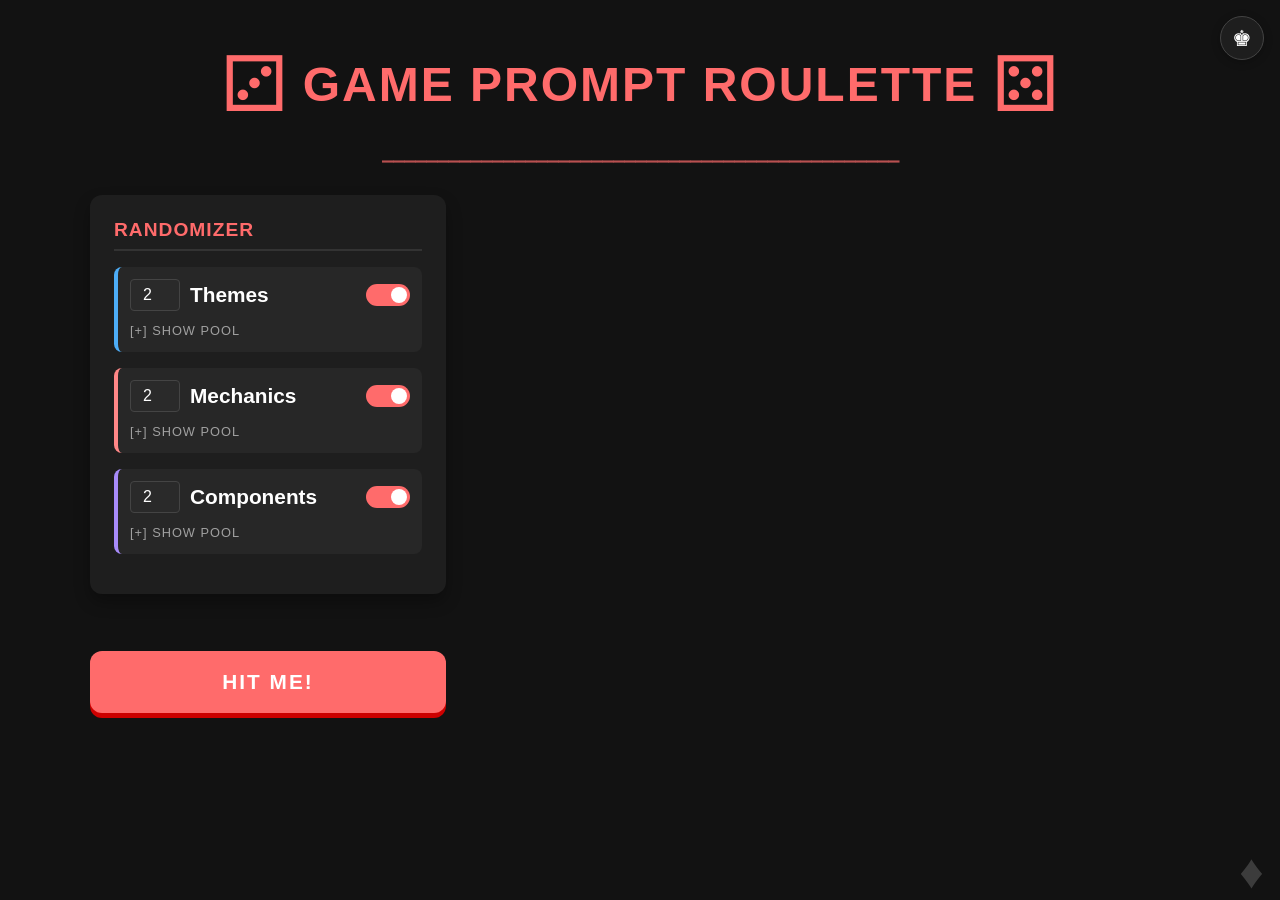
==== commit 02deab87: "Update index.html" ====
--- a/index.html
+++ b/index.html
@@ -312,6 +312,38 @@
     </div>
 
     <script>
+        // SCAMPER: design thinking prompts tied to specific keywords in the Word Inspiration pool.
+        // Each entry is a function that takes up to two mechanic names and returns an HTML question string.
+        // If a rolled theme matches one of these keys, the question gets appended to the generated prompt.
+        const SCAMPER = {
+            "Substitute": (m1, m2) => m1 === m2 
+                ? How could you <span class="highlight">substitute</span> a core element or material within the ${m1} mechanic?
+                : How could you <span class="highlight">substitute</span> a core element or material within the ${m1} or ${m2} mechanics?,
+            "Combine": (m1, m2) => How could you <span class="highlight">combine</span> the ${m1} mechanic with components from an entirely different genre?,
+            "Adapt": (m1, m2) => How could you <span class="highlight">adapt</span> a mechanism from a classic parlor game into ${m1}?,
+            "Modify": (m1, m2) => How could you <span class="highlight">modify</span>, magnify, or minify the scale of components used in ${m1}?,
+            "Put to another use": (m1, m2) => How could you <span class="highlight">put</span> the components or rules of ${m1} <span class="highlight">to another use</span> mid-game?,
+            "Eliminate": (m1, m2) => What happens if you completely <span class="highlight">eliminate</span> a standard rule or requirement from ${m1}?,
+            "Reverse": (m1, m2) => How could you <span class="highlight">reverse</span> the turn order or victory conditions associated with ${m1}?
+        };
+        // VIBES_SET: themes that describe a tone or feeling rather than a subject.
+        // These get phrased as "with a Cozy tone" instead of "about Cozy" in the prompt.
+        const VIBES_SET = new Set([
+            'Cozy','Competitive','Simple','Chaotic','Relaxing','Fast-Paced',
+            'Tense','Whimsical','Grim','Strategic','Abstract','Nostalgic',
+            'Surreal','Tactical',
+        ]);
+
+        // INSPIRATION_SET: unusual/evocative words that spark creative thinking.
+        // These get phrased as "Use the word X to inspire you" in the prompt.
+        const INSPIRATION_SET = new Set([
+            'Crux','Redolent','Interloper','Deleterious','Foible','Saturnine',
+            'Blandishment','Ephemeral','Labyrinthine','Quixotic','Halcyon',
+            'Ineffable','Mellifluous','Sonder',
+        ]);
+        // masterData: the full pool of options for each category.
+        // Organised into named groups (e.g. "Cards & Drafting") purely for display in the pool picker.
+        // To add new items, just add them to the relevant array. To add a new group, add a new key.
         const masterData = {
             mechanics: {
                 "Actions & Phase Management": ["Acting", "Action / Event", "Action Drafting", "Action Points", "Action Queue", "Action Retrieval", "Action Timer", "Elapsed Real Time Ending", "Events", "Expiring Actions", "Simultaneous Action Selection", "Variable Phase Order", "Programmed Movement"],
@@ -339,9 +371,8 @@
                 "Animals": ["Dinosaurs", "Insects", "Dogs", "Cats", "Birds", "Horses", "Bears", "Wolves", "Sharks", "Whales", "Bees", "Ants", "Owls", "Foxes"],
                 "Vehicles": ["Trains", "Airships", "Submarines", "Spaceships", "Cars", "Planes", "Trucks", "Motorcycles", "Race Cars", "Monster Trucks", "Helicopters", "Hot Air Balloons", "Tanks", "Bicycles", "Sleds", "Gliders", "Buses", "Rickshaws", "Hovercrafts", "Demolition Derbies"],
                 "Sports": ["Soccer", "Basketball", "Baseball", "Boxing", "The Olympics", "Football", "Hockey", "Golf", "Tennis", "Racing"],
-                "Vibes": ["Cozy", "Competitive", "Simple", "Chaotic", "Relaxing", "Fast-Paced", "Tense", "Whimsical", "Grim", "Strategic", "Abstract", "Nostalgic", "Surreal", 
-    "Tactical"],
-                "Word Inspiration": ["Crux", "Redolent", "Interloper", "Deleterious", "Foible", "Saturnine", "Blandishment", "Ephemeral", "Labyrinthine", "Quixotic", "Halcyon", "Ineffable", "Mellifluous", "Sonder", "Liminal", "Substitute", "Combine", "Adapt", "Modify", "put to another use", "Eliminate", "repurpose"]
+                "Vibes": ["Cozy", "Competitive", "Simple", "Chaotic", "Relaxing", "Fast-Paced", "Tense", "Whimsical", "Grim", "Strategic", "Abstract", "Nostalgic", "Surreal", "Tactical"],
+                "Word Inspiration": ["Crux", "Redolent", "Interloper", "Deleterious", "Foible", "Saturnine", "Blandishment", "Ephemeral", "Labyrinthine", "Quixotic", "Halcyon", "Ineffable", "Mellifluous", "Sonder", "Substitute", "Combine", "Adapt", "Modify", "put to another use", "Eliminate", "Reverse"]
             },
             components: {
                 "Cards & Dice": ["18 Cards", "10 Cards", "5 Cards", "a Deck of Cards", "a Single Card", "Two Decks of Cards", "Playing Cards", "Tarot Cards", "1 Die", "2 Dice", "5 Dice", "10 Dice", "Polyhedral Dice", "Custom Dice"],
@@ -350,14 +381,15 @@
                 "Containers & Structural": ["Cups", "a Game Board", "a Shared Board", "Individual Boards", "a Hidden Envelope", "a Secret Note", "a Locked Box", "a Container", "a Screen", "a Blindfold", "a Pouch", "Wax Seals", "Stacking Pieces", "Folding Pieces", "Sliding Pieces", "Rotating Pieces", "Puzzle Pieces", "Building Pieces", "Miniatures", "Figures", "Meeples", "Wooden Pieces", "Plastic Pieces", "Metal Pieces", "Glass Pieces", "Transparent Pieces", "Transparent Overlays", "Tiles", "Hex Tiles", "Dominoes", "Interlocking Pieces", "a Pop-Up Tent Piece"],
                 "Utilities & Toys": ["String", "Rope", "Magnets", "Keys", "Locks", "Chains", "Rings", "Yarn", "a Bell", "a Whistle", "Feathers", "Shells", "a Magnifying Glass", "a Compass", "a Folding Map", "a Spyglass", "a Velcro Strip", "a Cloth Map", "Mini Easels", "a Kazoo", "a Buzzer", "a Hand Drum", "a Hat", "a Cape", "a Sash", "Wristbands", "a Mask", "a Flashlight", "Glow Sticks", "Glow-in-the-Dark Pieces", "a Toy Phone", "a Walkie-Talkie", "a Toy Remote Control", "a Launcher", "a Catapult", "a Cannon"],
             }
-          
         };
 
+        // State: tracks which categories are switched on, what was last rolled, and which cards are locked.
         let enabledSections = { themes: true, mechanics: true, components: true };
         let currentResults = { mechanics: [], themes: [], components: [] };
         let lockedState = { mechanics: [], themes: [], components: [] };
-        const sectionKeys = ['themes', 'mechanics', 'components'];
-
+        const sectionKeys = ['themes', 'mechanics', 'components']; // order controls display order
+
+        // GLYPHS: unicode symbol sets used for the decorative background wallpaper patterns.
         const GLYPHS = {
             suits_outline: ['\u2661', '\u2662', '\u2664', '\u2667'],
             suits_solid: ['\u2660', '\u2663', '\u2665', '\u2666'],
@@ -380,11 +412,13 @@
             mahjong: ['🀀', '🀁', '🀃', '🀅']
         };
 
+        // All glyph sets merged into one flat list for picking random card watermarks.
         const WATERMARK_GLYPHS = [
             ...GLYPHS.suits_outline, ...GLYPHS.suits_solid, ...GLYPHS.chess, ...GLYPHS.draughts,
             ...GLYPHS.dice, ...GLYPHS.dominoes, ...GLYPHS.shapes, ...GLYPHS.blocks, ...GLYPHS.cards, ...GLYPHS.mahjong
         ];
 
+        // Some glyphs are naturally wider/taller, so we scale them up so they all look similar in size on cards.
         const WATERMARK_SCALE = {};
         GLYPHS.suits_outline.forEach(g => WATERMARK_SCALE[g] = 1.5);
         GLYPHS.suits_solid.forEach(g => WATERMARK_SCALE[g] = 1.4);
@@ -394,12 +428,16 @@
         GLYPHS.blocks.forEach(g => WATERMARK_SCALE[g] = 1);
         GLYPHS.cards.forEach(g => WATERMARK_SCALE[g] = 1.1);
 
+        // Turns a string into a stable number — used to give each card a consistent random watermark
+        // based on its content, so the same item always gets the same glyph/position.
         function hashString(str) {
             let h = 0;
             for (let i = 0; i < str.length; i++) h = ((h << 5) - h + str.charCodeAt(i)) | 0;
             return Math.abs(h);
         }
 
+        // Generates a list of pseudo-random numbers from a seed. Same seed always gives same numbers,
+        // so watermark properties (glyph, position, rotation) are stable per card item.
         function seededValues(seed, count) {
             let s = seed % 2147483647;
             if (s <= 0) s += 2147483646;
@@ -411,6 +449,8 @@
             return out;
         }
 
+        // Picks a watermark glyph, size, rotation, and position for a result card.
+        // Uses the item name + card position as a seed so the same item always looks the same.
        function getWatermarkFor(categoryKey, subIndex, itemName) {
     const seed = hashString(`${categoryKey}:${subIndex}:${itemName}`);
     const [rGlyph, rLeft, rTop, rSize, rRotation, rVAnchor] = seededValues(seed, 6);
@@ -427,6 +467,7 @@
     return { glyph, scale, rotation, left, vAnchor, vOffset };
 }
 
+        // Called when a category toggle switch is flipped. Updates the enabled state and dims the row visually.
         function updateRowState(key) {
             const isChecked = document.getElementById(`toggle-${key}`).checked;
             enabledSections[key] = isChecked;
@@ -435,6 +476,8 @@
             updateSpinAvailability();
         }
 
+        // Builds the expandable pool pickers in the settings panel from masterData.
+        // Each category becomes a collapsible <details> block with checkboxes for every item.
         function buildPoolPickers() {
             Object.keys(masterData).forEach(key => {
                 const container = document.getElementById(`pool-${key}`);
@@ -490,6 +533,7 @@
             sectionKeys.forEach(key => { updatePoolMeta(key); Object.keys(masterData[key]).forEach(category => updateCategoryCheckState(key, category)); });
         }
 
+        // Finds the checkbox list element for a given category inside a pool.
         function getCategoryContentEl(key, category) {
             const container = document.getElementById(`pool-${key}`);
             if (!container) return null;
@@ -498,6 +542,7 @@
             return null;
         }
 
+        // Checks or unchecks all items in a category at once (used by the category-level checkbox).
         function setCategoryChecked(key, category, checked) {
             const scope = getCategoryContentEl(key, category);
             if (!scope) return;
@@ -505,6 +550,7 @@
             updateCategoryCheckState(key, category); updatePoolMeta(key); updateSpinAvailability();
         }
 
+        // Updates the category-level checkbox to show checked / unchecked / indeterminate (mixed).
         function updateCategoryCheckState(key, category) {
             const scope = getCategoryContentEl(key, category);
             if (!scope) return;
@@ -516,11 +562,13 @@
             else { catCheck.checked = false; catCheck.classList.add('indeterminate'); catCheck.indeterminate = true; }
         }
 
+        // Called whenever a single pool item checkbox changes — updates the category header and spin button.
         function onPoolItemChange(key, category) {
             if (category) updateCategoryCheckState(key, category);
             updatePoolMeta(key); updateSpinAvailability();
         }
 
+        // Shows "X of Y selected" below each pool, or a warning if nothing is selected.
         function updatePoolMeta(key) {
             const meta = document.getElementById(`pool-meta-${key}`);
             if (!meta) return;
@@ -530,6 +578,8 @@
             else { meta.textContent = `${checked} of ${total} selected`; meta.classList.remove('warn'); }
         }
 
+        // Filters the visible pool items as the user types in the search box.
+        // Hides non-matching items and auto-expands categories that have matches.
         function filterPool(inputElement) {
             const query = inputElement.value.toLowerCase();
             const poolWrapper = inputElement.parentElement;
@@ -550,6 +600,7 @@
             if (poolContainer) poolContainer.dataset.suppressAccordion = 'false';
         }
 
+        // Handles "Show pool / Hide pool" toggle buttons — closes any other open pool first.
         document.addEventListener('click', function(e) {
             if (e.target && e.target.classList.contains('pool-toggle')) {
                 const targetId = e.target.getAttribute('data-target');
@@ -567,8 +618,10 @@
             }
         });
 
+        // Returns only the currently checked items from a pool as a flat array of name strings.
         function getFilteredPool(key) { return Array.from(document.querySelectorAll(`#pool-${key} input[type=checkbox]:not(.cat-check):checked`)).map(cb => cb.getAttribute('data-name')); }
 
+        // Picks a random item from the pool, excluding anything already in the current roll (no duplicates).
         function getRandomItemWithoutDupes(pool, currentSelections) {
             const trackingNames = currentSelections.map(s => s.name);
             const filteredPool = pool.filter(name => !trackingNames.includes(name));
@@ -576,6 +629,8 @@
             return filteredPool[Math.floor(Math.random() * filteredPool.length)];
         }
 
+        // Makes sure the number inputs (how many to roll) don't exceed the available pool size.
+        // e.g. if only 3 mechanics are checked, you can't roll 5.
         function clampNumberInputs() {
             sectionKeys.forEach(key => {
                 const input = document.getElementById(`num${key.charAt(0).toUpperCase() + key.slice(1)}`);
@@ -589,6 +644,8 @@
             });
         }
 
+        // Enables or disables the spin button and shows an error message if the setup isn't valid
+        // (e.g. no categories on, or a category is on but has no items selected).
         function updateSpinAvailability() {
             const errorEl = document.getElementById('spinError');
             const spinBtn = document.getElementById('spinBtn');
@@ -600,6 +657,8 @@
             errorEl.textContent = ''; spinBtn.disabled = false;
         }
 
+        // Animates a card's text rapidly cycling through random values before landing on the final result.
+        // Slows down gradually like a slot machine. Returns a Promise that resolves when done.
         function doRouletteSpin(valueNode, pool, finalItemData, categoryKey) {
             return new Promise(resolve => {
                 let ticks = 0; const maxTicks = 20 + Math.floor(Math.random() * 10); let delay = 15;
@@ -620,6 +679,7 @@
             });
         }
 
+        // Builds a single result card element with a lock button, item name, watermark glyph, and reroll button.
         function createCardNode(title, item, categoryKey, subIndex, isSpinning, globalIndex) {
             const card = document.createElement('div');
             card.className = 'result-card'; card.dataset.key = categoryKey; card.dataset.index = subIndex;
@@ -663,8 +723,10 @@
             return card;
         }
 
+        // Flips the locked state for one card and updates its visual.
         function toggleLock(key, subIndex) { lockedState[key][subIndex] = !lockedState[key][subIndex]; updateCardLockUI(key, subIndex); }
 
+        // Updates a card's lock button and disables/enables its reroll button to match the locked state.
         function updateCardLockUI(key, subIndex) {
             const card = document.querySelector(`.result-card[data-key="${key}"][data-index="${subIndex}"]`);
             if (!card) return;
@@ -677,6 +739,8 @@
             rerollBtn.disabled = isLocked;
         }
 
+        // Clears and redraws all result cards. If isFullSpin is true, kicks off the slot-machine animation
+        // for any unlocked cards (locked cards just show their existing value immediately).
         async function renderAllCards(isFullSpin) {
             const container = document.getElementById('resultsContainer');
             let expectedCount = 0; sectionKeys.forEach(key => { if (enabledSections[key]) expectedCount += currentResults[key].length; });
@@ -716,6 +780,7 @@
             }
         }
 
+        // Re-rolls just one card without affecting the others. Picks a new item that isn't already shown.
         async function rerollSingleCard(cardElement, key, subIndex) {
             if (lockedState[key][subIndex]) return;
             const pool = getFilteredPool(key); if (pool.length === 0) return;
@@ -733,6 +798,7 @@
             generatePromptSentence();
         }
 
+        // Disables or re-enables all reroll buttons during a spin (locked cards always stay disabled).
         function setAllRerollsDisabled(disabled) {
             document.querySelectorAll('.btn-reroll').forEach(btn => {
               
@@ -746,34 +812,118 @@
             });
         }
 
+        // Wraps a name in a highlight span so it appears in the accent colour in the prompt.
+        function h(name) {
+    return `<span class="highlight">${name}</span>`;
+}
+
+        // Joins a list of strings naturally: "A", "A and B", "A, B, and C".
+        function joinList(items) {
+    if (items.length === 1) return items[0];
+    if (items.length === 2) return `${items[0]} and ${items[1]}`;
+    return `${items.slice(0, -1).join(', ')}, and ${items[items.length - 1]}`;
+}
+
+        // Builds and displays the final prompt sentence from whatever is currently rolled.
+        // Sorts themes into three buckets (standard / vibes / inspirations) and handles SCAMPER keywords.
+        // Called after every spin or reroll.
         function generatePromptSentence() {
-            const promptBox = document.getElementById('promptBox'); const finalPrompt = document.getElementById('finalPrompt');
-            if ((!enabledSections.themes && !enabledSections.mechanics && !enabledSections.components) || !sectionKeys.some(k => enabledSections[k] && currentResults[k].length > 0)) { promptBox.style.display = 'none'; return; }
-
-            let sentenceParts = [];
-            if (enabledSections.themes && currentResults.themes.length > 0) {
-                let list = currentResults.themes.map(t => `<span class="highlight">${t.name}</span>`);
-                sentenceParts.push(`about ${list.length === 1 ? list[0] : list.length === 2 ? `${list[0]} and ${list[1]}` : `${list.slice(0, -1).join(", ")}, and ${list[list.length - 1]}`}`);
-            }
-            if (enabledSections.mechanics && currentResults.mechanics.length > 0) {
-                let list = currentResults.mechanics.map(m => `<span class="highlight">${m.name}</span>`);
-                sentenceParts.push(`featuring ${list.length === 1 ? list[0] : list.length === 2 ? `${list[0]} and ${list[1]}` : `${list.slice(0, -1).join(", ")}, and ${list[list.length - 1]}`} ${currentResults.mechanics.length === 1 ? "mechanic" : "mechanics"}`);
-            }
-            if (enabledSections.components && currentResults.components.length > 0) {
-                let list = currentResults.components.map(c => `${c.rule === 'use' ? 'using' : 'without'} <span class="highlight">${c.name}</span>`);
-                sentenceParts.push(list.length === 1 ? list[0] : list.length === 2 ? `${list[0]} and ${list[1]}` : `${list.slice(0, -1).join(", ")}, and ${list[list.length - 1]}`);
-            }
-
-            let finalOutput = "";
-            if (sentenceParts.length === 1) finalOutput = `Design a game ${sentenceParts[0]}.`;
-            else if (sentenceParts.length === 2) finalOutput = `Design a game ${sentenceParts[0]} ${sentenceParts[1]}.`;
-            else if (sentenceParts.length === 3) finalOutput = `Design a game ${sentenceParts[0]} ${sentenceParts[1]}, while ${sentenceParts[2]}.`;
-            finalPrompt.innerHTML = finalOutput.charAt(0).toUpperCase() + finalOutput.slice(1);
-            promptBox.style.display = 'block';
-
-            const copyBtn = document.getElementById('copyBtn'); copyBtn.classList.remove('copied'); copyBtn.textContent = 'Copy prompt';
-        }
-
+    const promptBox   = document.getElementById('promptBox');
+    const finalPrompt = document.getElementById('finalPrompt');
+    if (!sectionKeys.some(k => enabledSections[k] && currentResults[k].length > 0)) {
+        promptBox.style.display = 'none';
+        return;
+    }
+
+    
+    const mechanicNames = (enabledSections.mechanics && currentResults.mechanics.length > 0)
+        ? currentResults.mechanics.map(m => m.name)
+        : [];
+
+    // Classify themes
+    const standardThemes = [];
+    const vibes          = [];
+    const inspirations   = [];
+    let   scamperKey     = null;
+
+    if (enabledSections.themes && currentResults.themes.length > 0) {
+        currentResults.themes.forEach(({ name }) => {
+            const matchedScamper = Object.keys(SCAMPER).find(
+                k => k.toLowerCase() === name.toLowerCase()
+            );
+            if (matchedScamper)         scamperKey = matchedScamper;
+            else if (VIBES_SET.has(name))        vibes.push(name);
+            else if (INSPIRATION_SET.has(name))  inspirations.push(name);
+            else                                 standardThemes.push(name);
+        });
+    }
+
+    // Build components
+    const useItems     = [];
+    const withoutItems = [];
+    if (enabledSections.components && currentResults.components.length > 0) {
+        currentResults.components.forEach(c => {
+            if (c.rule === 'use') useItems.push(c.name);
+            else                  withoutItems.push(c.name);
+        });
+    }
+
+    // Assemble sentence parts
+    const parts = [];
+
+    const themeLabels = [
+        ...standardThemes.map(h),
+        ...vibes.map(v => `a ${h(v)} tone`),
+    ];
+    if (themeLabels.length > 0) {
+        parts.push(`about ${joinList(themeLabels)}`);
+    }
+
+    if (mechanicNames.length > 0) {
+        const word = mechanicNames.length === 1 ? 'mechanic' : 'mechanics';
+        parts.push(`featuring ${joinList(mechanicNames.map(h))} ${word}`);
+    }
+
+    const compParts = [];
+    if (useItems.length > 0)     compParts.push(`using ${joinList(useItems.map(h))}`);
+    if (withoutItems.length > 0) compParts.push(`without ${joinList(withoutItems.map(h))}`);
+    if (compParts.length > 0)    parts.push(compParts.join(', '));
+
+    if (parts.length === 0) { promptBox.style.display = 'none'; return; }
+
+    // Join parts with "while" before the component clause (matching original grammar)
+    let out;
+    if (parts.length === 1) {
+        out = `Design a game ${parts[0]}.`;
+    } else if (parts.length === 2) {
+        out = `Design a game ${parts[0]} ${parts[1]}.`;
+    } else {
+        out = `Design a game ${parts.slice(0, -1).join(', ')}, while ${parts[parts.length - 1]}.`;
+    }
+
+    // Word inspirations as a separate sentence
+    if (inspirations.length > 0) {
+        out += ` Use ${joinList(inspirations.map(w => `the word ${h(w)}`))} to inspire you.`;
+    }
+
+    // SCAMPER question appended last
+    if (scamperKey) {
+        const m1 = mechanicNames[0] || '';
+        const m2 = mechanicNames[1] || m1;
+        out += m1
+            ? ` ${SCAMPER[scamperKey](m1, m2)}`
+            : ` Apply ${h(scamperKey)} to your game design.`;
+    }
+
+    finalPrompt.innerHTML = out.charAt(0).toUpperCase() + out.slice(1);
+    promptBox.style.display = 'block';
+
+    const copyBtn = document.getElementById('copyBtn');
+    copyBtn.classList.remove('copied');
+    copyBtn.textContent = 'Copy prompt';
+}
+
+        // Copies the plain-text version of the prompt to the clipboard and briefly shows "Copied!".
         function copyPrompt() {
             const text = document.getElementById('finalPrompt').textContent;
             const copyBtn = document.getElementById('copyBtn');
@@ -782,12 +932,15 @@
             else { fallbackCopy(text, showCopied); }
         }
 
+        // Older clipboard fallback for browsers that don't support navigator.clipboard.
         function fallbackCopy(text, onSuccess) {
             const ta = document.createElement('textarea'); ta.value = text; ta.style.position = 'fixed'; ta.style.opacity = '0';
             document.body.appendChild(ta); ta.select();
             try { document.execCommand('copy'); onSuccess(); } catch (e) {} document.body.removeChild(ta);
         }
 
+        // Main spin function — picks new random items for every unlocked slot, then animates and renders them.
+        // Locked cards carry over unchanged from the previous roll.
         async function startSpin() {
             clampNumberInputs(); updateSpinAvailability();
             if (document.getElementById('spinBtn').disabled) return;
@@ -813,10 +966,13 @@
             currentResults = newResults; await renderAllCards(true); generatePromptSentence(); btn.disabled = false; updateSpinAvailability();
         }
 
+        // Re-validates the spin button whenever a count input changes.
         sectionKeys.forEach(key => { document.getElementById(`num${key.charAt(0).toUpperCase() + key.slice(1)}`).addEventListener('change', () => { clampNumberInputs(); updateSpinAvailability(); }); });
 
+        // Kicks everything off once the page has fully loaded.
         document.addEventListener('DOMContentLoaded', () => { buildPoolPickers(); updateSpinAvailability(); initWallpaperSystem(); initThemeToggle(); updateSpinAvailability(); });
 
+        // Sets up the light/dark mode toggle button in the top-right corner.
         function initThemeToggle() {
             const btn = document.getElementById('modeToggle');
             applyMode(document.body.classList.contains('light-mode'));
@@ -826,6 +982,7 @@
                 applyMode(willBeLight);
             });
         }
+        // Applies the chosen mode — swaps the button icon and refreshes the wallpaper colours.
         function applyMode(isLight) {
             const btn = document.getElementById('modeToggle');
             btn.innerHTML = isLight ? '&#9818;' : '&#9812;';
@@ -834,6 +991,10 @@
             if (typeof window.refreshWallpaper === 'function') window.refreshWallpaper();
         }
 
+        // ─── WALLPAPER SYSTEM ───────────────────────────────────────────────────────
+        // The decorative background pattern. Click the diamond button (bottom-right) to cycle styles,
+        // hold it to turn the wallpaper off. Each entry describes a layout, glyph set, and colour mode.
+        // To add a new style, just add another object to this array.
         const WALLPAPER_STYLES = [
             { label: 'Off', layout: 'none' },
 
@@ -897,13 +1058,17 @@
             { label: 'Lines: Diagonal Double (Neutral)',   layout: 'lined', lineDir: 'diag',      lineStyle: 'double', gap: 32,  colorMode: 'neutral' },
         ];
         
-        let wallpaperStyleIndex = 0;
-
+        let wallpaperStyleIndex = 0; // which style is currently active
+
+        // Simple pseudo-random number generator. Mixing in WALLPAPER_VARIANT means the same
+        // style can look 6 different ways depending on which session variant was picked.
         function seededRandom(seed) {
-            let s = seed;
+            let s = seed + WALLPAPER_VARIANT * 999983; // offset seed by variant
             return function () { s = (s * 9301 + 49297) % 233280; return s / 233280; };
         }
 
+        // Generates an SVG tile for the current wallpaper style, then sets it as a repeating background.
+        // Handles all layout types: scatter, grid, fill, boxes, lined.
         function buildWallpaperSVG(styleObj, isLight) {
             const neutralColor = isLight ? '#2b2620' : '#cfcfcf';
             const redColor    = isLight ? '#d9483a' : '#ff6b6b';
@@ -1157,51 +1322,57 @@
             return { uri: `data:image/svg+xml,${encodeSvgForUrl(svg)}`, width: tileW, height: tileH };
         }
 
+        // Encodes an SVG string so it can be used directly as a CSS background-image URL.
         function encodeSvgForUrl(svgString) {
             return encodeURIComponent(svgString).replace(/'/g, '%27').replace(/\(/g, '%28').replace(/\)/g, '%29');
         }
 
+        // Sets up the wallpaper button: click cycles through styles, long-press (600ms) turns it off.
+        // The ring animation around the button shows long-press progress.
         function initWallpaperSystem() {
             const layer = document.getElementById('wallpaperLayer');
-            const btn = document.getElementById('wallpaperStyleBtn');
-            const ring = document.getElementById('wallpaperProgressRing');
+            const btn   = document.getElementById('wallpaperStyleBtn');
+            const ring  = document.getElementById('wallpaperProgressRing');
             const ringCircle = ring.querySelector('circle');
-            const LONG_PRESS_MS = 600;
-            const RING_CIRCUMFERENCE = 138.23; 
-
+            const LONG_PRESS_MS = 600;         // how long to hold before it counts as a long press
+            const RING_CIRCUMFERENCE = 138.23; // 2π × 22 (the SVG circle's radius)
+
+            // Rebuilds and applies the current wallpaper. Called after every style change or mode switch.
             window.refreshWallpaper = function () {
                 const styleObj = WALLPAPER_STYLES[wallpaperStyleIndex];
                 if (styleObj.layout === 'none') {
-                    layer.classList.remove('visible');
+                    layer.classList.remove('visible'); // "Off" style — just hide it
                 } else {
                     const isLight = document.body.classList.contains('light-mode');
                     const tile = buildWallpaperSVG(styleObj, isLight);
                     layer.style.backgroundImage = `url('${tile.uri}')`;
-                    layer.style.backgroundSize = `${tile.width}px ${tile.height}px`;
+                    layer.style.backgroundSize  = `${tile.width}px ${tile.height}px`;
                     layer.classList.add('visible');
                 }
-                
+                // Keep the tooltip and screen-reader label up to date
                 btn.title = `Background: ${WALLPAPER_STYLES[wallpaperStyleIndex].label} — click to cycle, hold to turn off`;
                 btn.setAttribute('aria-label', `Background style: ${WALLPAPER_STYLES[wallpaperStyleIndex].label}. Click to cycle, hold to turn off.`);
             };
 
-          
-            let pressTimer = null;
+            // Long-press detection state
+            let pressTimer     = null;
             let pressStartTime = null;
-            let rafId = null;
-            let didLongPress = false;
-
+            let rafId          = null;
+            let didLongPress   = false;
+
+            // Called when the user presses down on the wallpaper button.
+            // Starts the ring animation and sets a timer for the long-press action.
             function startPress(e) {
-            
-                if (e.button !== undefined && e.button !== 0) return;
-                didLongPress = false;
+                if (e.button !== undefined && e.button !== 0) return; // ignore right/middle clicks
+                didLongPress   = false;
                 pressStartTime = Date.now();
                 ring.classList.add('active');
 
+                // Animates the SVG ring filling up as the user holds the button
                 function updateRing() {
-                    const elapsed = Date.now() - pressStartTime;
+                    const elapsed  = Date.now() - pressStartTime;
                     const progress = Math.min(elapsed / LONG_PRESS_MS, 1);
-                    const offset = RING_CIRCUMFERENCE * (1 - progress);
+                    const offset   = RING_CIRCUMFERENCE * (1 - progress);
                     ringCircle.style.strokeDashoffset = offset;
                     if (progress < 1) {
                         rafId = requestAnimationFrame(updateRing);
@@ -1209,12 +1380,12 @@
                 }
                 rafId = requestAnimationFrame(updateRing);
 
+                // After 600ms, treat it as a long press and turn the wallpaper off
                 pressTimer = setTimeout(() => {
                     didLongPress = true;
                     cancelAnimationFrame(rafId);
                     ringCircle.style.strokeDashoffset = 0;
-                  
-                    wallpaperStyleIndex = 0; 
+                    wallpaperStyleIndex = 0; // index 0 is the "Off" style
                     window.refreshWallpaper();
                     btn.classList.add('long-pressing');
                     setTimeout(() => btn.classList.remove('long-pressing'), 300);
@@ -1222,35 +1393,37 @@
                 }, LONG_PRESS_MS);
             }
 
+            // Called when the user releases or leaves the button — cleans up and resets the ring.
             function endPress() {
                 clearTimeout(pressTimer);
                 cancelAnimationFrame(rafId);
-                pressTimer = null;
+                pressTimer     = null;
                 pressStartTime = null;
-                
-                ringCircle.style.transition = 'stroke-dashoffset 0.2s ease';
-                ringCircle.style.strokeDashoffset = RING_CIRCUMFERENCE;
+                // Animate the ring fading back to empty
+                ringCircle.style.transition        = 'stroke-dashoffset 0.2s ease';
+                ringCircle.style.strokeDashoffset  = RING_CIRCUMFERENCE;
                 setTimeout(() => {
                     ring.classList.remove('active');
                     ringCircle.style.transition = 'stroke-dashoffset 0.05s linear';
                 }, 220);
             }
 
-            btn.addEventListener('mousedown', startPress);
+            // Attach press/release events for both mouse and touch
+            btn.addEventListener('mousedown',  startPress);
             btn.addEventListener('touchstart', e => { e.preventDefault(); startPress(e.touches[0]); }, { passive: false });
-
-            btn.addEventListener('mouseup', endPress);
+            btn.addEventListener('mouseup',    endPress);
             btn.addEventListener('mouseleave', endPress);
-            btn.addEventListener('touchend', endPress);
-            btn.addEventListener('touchcancel', endPress);
-
+            btn.addEventListener('touchend',   endPress);
+            btn.addEventListener('touchcancel',endPress);
+
+            // A short click (not a long press) just cycles to the next wallpaper style
             btn.addEventListener('click', (e) => {
-                if (didLongPress) { didLongPress = false; return; }
+                if (didLongPress) { didLongPress = false; return; } // ignore click that ended a long press
                 wallpaperStyleIndex = (wallpaperStyleIndex + 1) % WALLPAPER_STYLES.length;
                 window.refreshWallpaper();
             });
 
-           
+            // Apply the wallpaper on first load
             window.refreshWallpaper();
         }
     </script>
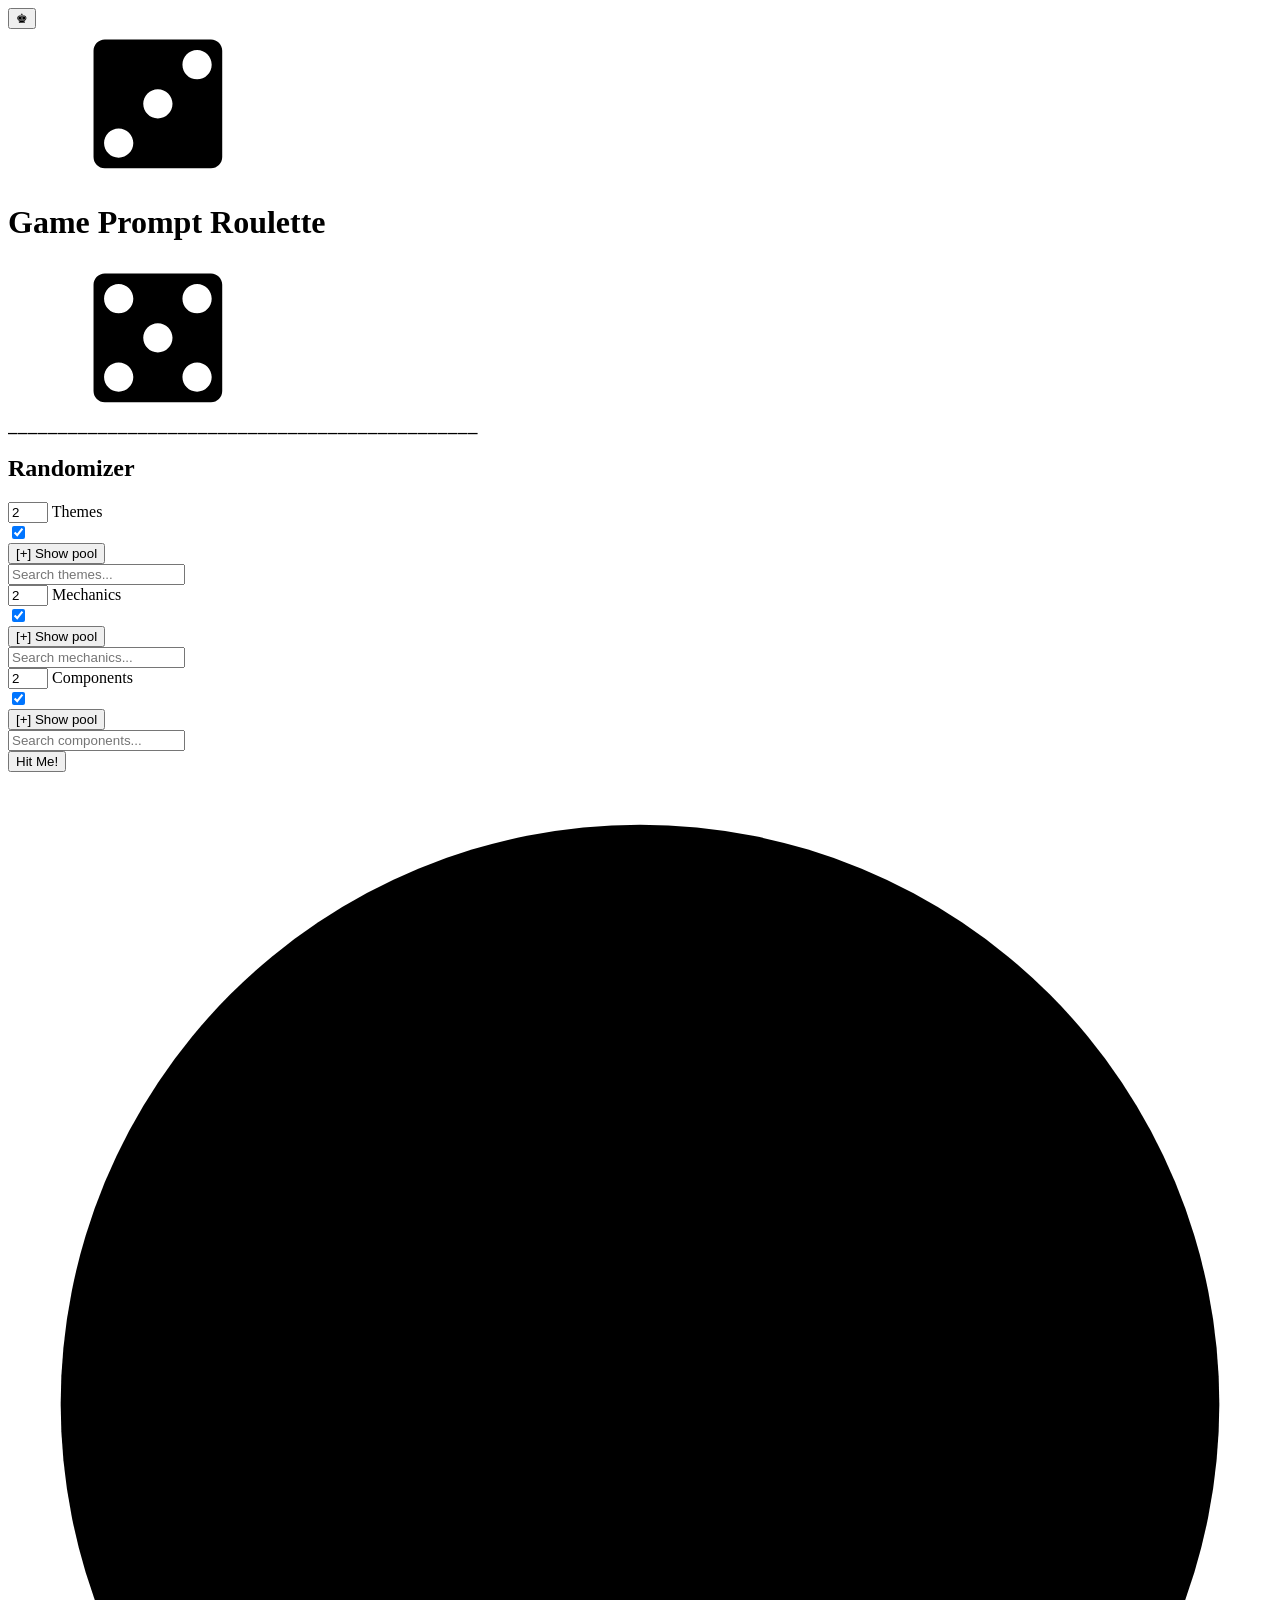
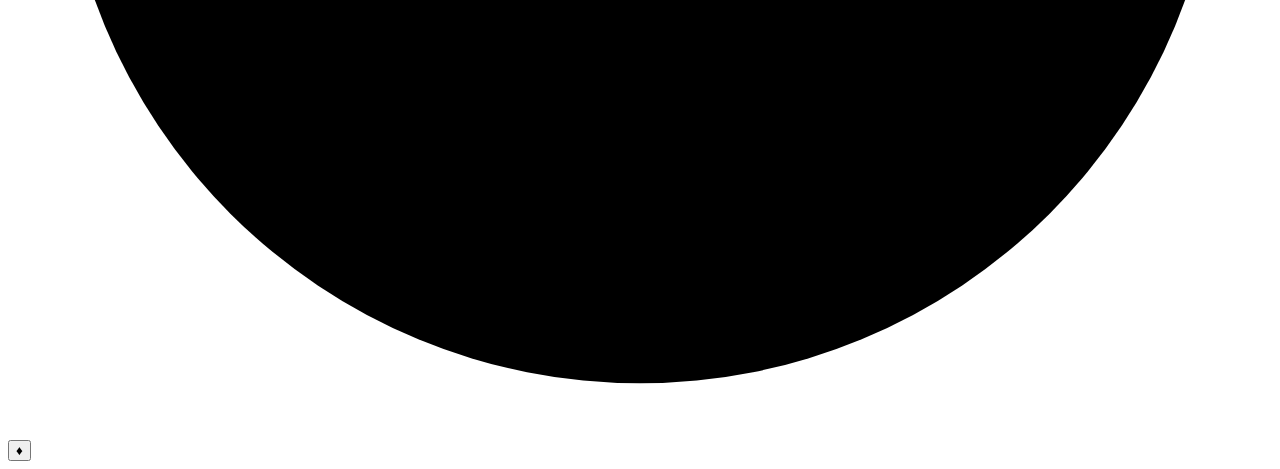
==== commit f2fb0c0d: "Add files via upload" ====
--- a/index.html
+++ b/index.html
@@ -4,223 +4,52 @@
     <meta charset="UTF-8">
     <meta name="viewport" content="width=device-width, initial-scale=1.0">
     <title>Game Prompt Roulette</title>
-    <style>
-        :root {
-            --bg-color: #121212;
-            --panel-bg: #1e1e1e;
-            --panel-light: #2a2a2a;
-            --text-main: #ffffff;
-            --text-muted: #a0a0a0;
-            --accent: #ff6b6b;
-            --accent-hover: #ff5252;
-            --border-radius: 12px;
-            --mechanics: #ff8787;
-            --themes: #4dadf7;
-            --components: #a78bfa;
-            --border-color: #444;
-            --border-color-soft: #333;
-            --row-bg-active: rgba(255,255,255,0.04);
-            --row-bg-hover: #252525;
-            --lock-empty: #3a3a3a;
-            --lock-hover: #666;
-        }
-        body.light-mode {
-            --bg-color: #f4f1ea;
-            --panel-bg: #ffffff;
-            --panel-light: #ece7da;
-            --text-main: #2b2620;
-            --text-muted: #7a7468;
-            --accent: #d9483a;
-            --accent-hover: #c23b2e;
-            --mechanics: #e0625a;
-            --themes: #3a7bbf;
-            --components: #8a6fc9;
-            --border-color: #d6cfbe;
-            --border-color-soft: #e2dbca;
-            --row-bg-active: rgba(0,0,0,0.03);
-            --row-bg-hover: #e9e2d0;
-            --lock-empty: #cabfa8;
-            --lock-hover: #a89a7c;
-        }
-        * { box-sizing: border-box; }
-        body {
-            font-family: 'Segoe UI', Tahoma, Geneva, Verdana, sans-serif;
-            background-color: var(--bg-color);
-            color: var(--text-main);
-            margin: 0;
-            padding: 0;
-            min-height: 100vh;
-            display: flex;
-            transition: background-color 0.25s ease, color 0.25s ease;
-            position: relative;
-        }
-
-        .wallpaper-layer {
-            position: fixed;
-            inset: 0;
-            z-index: 0;
-            pointer-events: none;
-            background-repeat: repeat;
-            opacity: 0;
-            transition: opacity 0.3s ease;
-            -webkit-mask-image: radial-gradient(ellipse 85% 75% at center, transparent 40%, black 70%);
-            mask-image: radial-gradient(ellipse 85% 75% at center, transparent 40%, black 70%);
-        }
-        .wallpaper-layer.visible { opacity: 1; }
-        .page { position: relative; z-index: 1; flex: 1; min-width: 0; padding: 2.5rem 2rem 3rem; display: flex; flex-direction: column; align-items: center; }
-
-        .mode-toggle {
-            position: fixed; top: 1rem; right: 1rem; z-index: 5; width: 44px; height: 44px;
-            border-radius: 50%; background: var(--panel-bg); color: var(--text-main); border: 1px solid var(--border-color);
-            cursor: pointer; font-size: 1.4rem; display: flex; align-items: center; justify-content: center;
-            box-shadow: 0 2px 8px rgba(0,0,0,0.25); transition: background 0.2s, transform 0.15s, color 0.2s;
-        }
-        .mode-toggle:hover { transform: scale(1.08); }
-
-        .wallpaper-style-btn {
-            position: fixed; bottom: 0.85rem; right: 0.85rem; z-index: 5; width: 30px; height: 30px;
-            border-radius: 50%; background: transparent; color: var(--text-muted); border: none;
-            cursor: pointer; font-size: 3rem; opacity: 0.3; display: flex; align-items: center; justify-content: center;
-            transition: opacity 0.2s, transform 0.2s, color 0.2s;
-            user-select: none; -webkit-user-select: none;
-        }
-        .wallpaper-style-btn:hover { opacity: 0.9; color: var(--accent); transform: rotate(15deg) scale(1.15); }
-        .wallpaper-style-btn.long-pressing {
-            opacity: 1; color: var(--accent); transform: scale(1.3);
-            transition: opacity 0.1s, transform 0.1s, color 0.1s;
-        }
-
-        /* Long-press progress ring */
-        .wallpaper-btn-wrap {
-            position: fixed; bottom: 0.25rem; right: 0.25rem; z-index: 5;
-            width: 48px; height: 48px; display: flex; align-items: center; justify-content: center;
-        }
-        .wallpaper-progress-ring {
-            position: absolute; inset: 0; pointer-events: none;
-        }
-        .wallpaper-progress-ring circle {
-            fill: none;
-            stroke: var(--accent);
-            stroke-width: 2.5;
-            stroke-linecap: round;
-            stroke-dasharray: 138.23; /* 2π × 22 */
-            stroke-dashoffset: 138.23;
-            transform-origin: center;
-            transform: rotate(-90deg);
-            transition: stroke-dashoffset 0.05s linear;
-            opacity: 0;
-        }
-        .wallpaper-progress-ring.active circle { opacity: 0.8; }
-
-        .header-block { width: 100%; max-width: 1100px; text-align: center; margin-bottom: 2rem; }
-        .title-row { display: flex; align-items: center; justify-content: center; gap: 0.9rem; }
-        .die { font-size: 4.8rem; color: var(--accent); }
-        h1 { color: var(--accent); margin: 0; text-transform: uppercase; letter-spacing: 2px; font-size: 3rem; }
-        .title-rule { margin-top: 0.9rem; font-family: monospace; color: var(--accent); opacity: 0.7; font-size: 1.1rem; font-weight: bold; overflow: hidden; white-space: nowrap; }
-
-        .container { display: flex; flex-direction: column; gap: 2rem; max-width: 1100px; width: 100%; }
-        @media (min-width: 768px) { .container { flex-direction: row; align-items: flex-start; } }
-        .left-column { flex: 1; display: flex; flex-direction: column; gap: 1.5rem; min-width: 340px; }
-        .settings-panel { background-color: var(--panel-bg); padding: 1.5rem; border-radius: var(--border-radius); box-shadow: 0 8px 16px rgba(0,0,0,0.3); }
-        .settings-panel h2 { margin-top: 0; font-size: 1.2rem; border-bottom: 2px solid var(--border-color-soft); padding-bottom: 0.5rem; color: var(--accent); text-transform: uppercase; letter-spacing: 1px; }
-        
-        .setting-row { margin-bottom: 1rem; display: flex; flex-direction: column; gap: 6px; background: var(--panel-light); padding: 12px; border-radius: 8px; border-left: 4px solid var(--border-color); transition: all 0.2s ease; }
-        .setting-row.active { border-left-color: var(--row-color, var(--accent)); background: var(--row-bg-active); }
-        .setting-row:not(.active) { opacity: 0.35; }
-        .setting-row:not(.active) .cat-check:checked { background-color: var(--text-muted); border-color: var(--text-muted); }
-        .setting-row:not(.active) .cat-check.indeterminate { border-color: var(--text-muted); }
-        #row-themes { --row-color: var(--themes); }
-        #row-mechanics { --row-color: var(--mechanics); }
-        #row-components { --row-color: var(--components); }
-        .setting-row:not(.active) .pool-toggle, .setting-row:not(.active) .pool-wrapper { pointer-events: none; }
-
-        .setting-control { display: flex; align-items: center; justify-content: space-between; gap: 10px; }
-        .control-left { display: flex; align-items: center; gap: 10px; }
-        .setting-control label { user-select: none; font-size: 1.3rem; font-weight: bold; }
-        .switch { position: relative; display: inline-block; width: 44px; height: 22px; flex-shrink: 0; }
-        .switch input { opacity: 0; width: 0; height: 0; }
-        .slider { position: absolute; cursor: pointer; top: 0; left: 0; right: 0; bottom: 0; background-color: var(--border-color); transition: .3s; border-radius: 22px; }
-        .slider:before { position: absolute; content: ""; height: 16px; width: 16px; left: 3px; bottom: 3px; background-color: white; transition: .3s; border-radius: 50%; }
-        input:checked + .slider { background-color: var(--accent); }
-        input:checked + .slider:before { transform: translateX(22px); }
-        .number-input { width: 50px; padding: 6px; background: var(--panel-light); border: 1px solid var(--border-color); color: var(--text-main); border-radius: 4px; text-align: center; font-size: 1rem; }
-        
-        .pool-meta { font-family: monospace; font-size: 0.7rem; color: var(--text-muted); letter-spacing: 0.5px; }
-        .pool-meta.warn { color: var(--accent); }
-        .pool-toggle { background: none; border: none; color: var(--text-muted); cursor: pointer; text-align: left; font-size: 0.8rem; padding: 2px 0; text-transform: uppercase; letter-spacing: 1px; display: inline-flex; align-items: center; gap: 5px; width: fit-content; margin-top: 4px; }
-        .pool-toggle:hover { color: var(--accent); }
-        .pool-wrapper { display: none; background: var(--panel-light); border-radius: 6px; padding: 10px; margin-top: 5px; border: 1px solid var(--border-color-soft); }
-        .pool-wrapper.open { display: block; }
-        .pool-search { width: 100%; padding: 6px; background: var(--bg-color); border: 1px solid var(--border-color); color: var(--text-main); border-radius: 4px; margin-bottom: 8px; box-sizing: border-box; }
-        
-        .pool-category { margin-bottom: 6px; border: 1px solid var(--border-color-soft); border-radius: 6px; background: var(--row-bg-active); overflow: hidden; }
-        .pool-category summary { padding: 6px 10px; background: var(--panel-bg); font-weight: bold; font-size: 0.75rem; cursor: pointer; user-select: none; color: var(--text-muted); text-transform: uppercase; letter-spacing: 1px; outline: none; transition: background 0.2s, color 0.2s; display: flex; align-items: center; gap: 8px; }
-        .pool-category summary:hover { color: var(--accent); background: var(--row-bg-hover); }
-        .pool-category[open] summary { border-bottom: 1px solid var(--border-color-soft); color: var(--accent); }
-        .summary-name { flex: 1; min-width: 0; overflow: hidden; text-overflow: ellipsis; white-space: nowrap; }
-        .pool-category .cat-count { color: var(--text-muted); font-weight: normal; flex-shrink: 0; }
-        
-        .cat-check { -webkit-appearance: none; appearance: none; width: 15px; height: 15px; border-radius: 50%; border: 2px solid var(--text-muted); background: transparent; flex-shrink: 0; cursor: pointer; display: inline-block; position: relative; margin: 0; padding: 0; transition: border-color 0.15s, background-color 0.15s; }
-        .cat-check:hover { border-color: var(--accent); }
-        .cat-check:checked { background-color: var(--accent); border-color: var(--accent); }
-        .cat-check.indeterminate { background-color: transparent; border-color: var(--accent); }
-        
-        .pool-content { display: grid; grid-template-columns: 1fr 1fr; gap: 5px; max-height: 180px; overflow-y: auto; padding: 8px; }
-        .pool-item { display: flex; align-items: center; gap: 8px; font-size: 0.85rem; color: var(--text-main); }
-        .pool-item label { cursor: pointer; width: 100%; text-overflow: ellipsis; overflow: hidden; white-space: nowrap; }
-        .pool-item input[type=checkbox] { -webkit-appearance: none; appearance: none; width: 11px; height: 11px; border-radius: 50%; border: 2px solid var(--text-muted); background: transparent; flex-shrink: 0; cursor: pointer; margin: 0; padding: 0; transition: border-color 0.15s, background-color 0.15s; }
-        .pool-item input[type=checkbox]:hover { border-color: var(--accent); }
-        .pool-item input[type=checkbox]:checked { background-color: var(--accent); border-color: var(--accent); }
-
-        .btn-spin { background-color: var(--accent); color: white; border: none; padding: 1.2rem; font-size: 1.3rem; font-weight: bold; border-radius: var(--border-radius); cursor: pointer; transition: all 0.2s; text-transform: uppercase; letter-spacing: 2px; box-shadow: 0 5px 0 #cc0000; width: 100%; }
-        .btn-spin:active { transform: translateY(5px); box-shadow: 0 0 0 #cc0000; }
-        .btn-spin:disabled { background-color: var(--text-muted); box-shadow: 0 5px 0 var(--border-color-soft); cursor: not-allowed; transform: none; opacity: 0.6; }
-        .spin-error { color: var(--accent); font-size: 0.85rem; text-align: center; margin-top: -0.5rem; min-height: 1.2em; }
-
-        .randomizer-panel { flex: 2; display: flex; flex-direction: column; gap: 1.5rem; min-width: 0; }
-        .results-stack { display: flex; flex-direction: column; gap: 1rem; }
-        .result-card { background-color: var(--panel-bg); border-radius: var(--border-radius); border-left: 5px solid var(--c); box-shadow: 0 4px 10px rgba(0,0,0,0.15); display: flex; align-items: center; gap: 0.9rem; padding: 1rem 1.2rem; min-height: 50px; opacity: 0; position: relative; overflow: hidden; animation: cardPopIn 0.5s cubic-bezier(0.175, 0.885, 0.32, 1.275) forwards; }
-        @keyframes cardPopIn { 0% { opacity: 0; transform: scale(0.8) translateY(30px); } 100% { opacity: 1; transform: scale(1) translateY(0); } }
-        .result-card.mechanic-card { --c: var(--mechanics); }
-        .result-card.theme-card { --c: var(--themes); }
-        .result-card.component-card { --c: var(--components); }
-
-        .lock-btn { font-size: 2.8rem; line-height: 1; width: 1.8rem; flex-shrink: 0; text-align: center; background: none; border: none; color: var(--lock-empty); cursor: pointer; padding: 0; transition: color 0.15s, transform 0.15s; }
-        .lock-btn:hover { color: var(--lock-hover); transform: scale(1.08); }
-        .lock-btn.locked { color: var(--accent); }
-        .lock-btn.locked:hover { color: var(--accent-hover); }
-
-        .card-info { display: flex; flex-direction: column; flex: 1; min-width: 0; }
-        .result-title { font-size: 0.8rem; color: var(--text-muted); text-transform: uppercase; letter-spacing: 1px; margin-bottom: 0.2rem; }
-        .result-value { font-size: 1.2rem; font-weight: bold; line-height: 1.2; display: flex; align-items: center; flex-wrap: wrap; gap: 4px; }
-        .card-watermark { position: absolute; color: var(--text-muted); opacity: 0.18; line-height: 1; user-select: none; pointer-events: none; white-space: nowrap; z-index: 0; }
-        .lock-btn, .card-info, .btn-reroll { position: relative; z-index: 1; }
-
-        .btn-reroll { background: var(--panel-light); border: 1px solid var(--border-color); color: var(--text-muted); border-radius: 50%; width: 38px; height: 38px; min-width: 38px; display: flex; align-items: center; justify-content: center; cursor: pointer; transition: all 0.2s cubic-bezier(0.4, 0, 0.2, 1); padding: 0; box-shadow: 0 2px 5px rgba(0,0,0,0.15); font-size: 1.2rem; }
-        .btn-reroll:hover { color: var(--c); border-color: var(--c); transform: scale(1.08); }
-        .btn-reroll:active { transform: rotate(180deg) scale(1.08); }
-        .btn-reroll:disabled { opacity: 0.3; cursor: not-allowed; transform: none !important; }
-
-        .prompt-container { background-color: var(--panel-light); border-radius: var(--border-radius); padding: 1.5rem; border: 1px solid var(--border-color); box-shadow: inset 0 2px 4px rgba(0,0,0,0.25); margin-top: 1rem; }
-        .prompt-container h3 { margin-top: 0; color: var(--accent); font-size: 1rem; text-transform: uppercase; letter-spacing: 1px; margin-bottom: 0.8rem; display: flex; align-items: center; justify-content: space-between; gap: 1rem; }
-        .prompt-text { font-size: 1.2rem; line-height: 1.6; color: var(--text-main); }
-        .highlight { color: var(--accent); font-weight: bold; }
-
-        .copy-btn { background: transparent; border: 1px solid var(--text-muted); color: var(--text-muted); padding: 0.45rem 0.85rem; border-radius: 8px; font-size: 0.75rem; letter-spacing: 0.5px; text-transform: none; cursor: pointer; display: inline-flex; align-items: center; gap: 6px; flex-shrink: 0; transition: color 0.15s, border-color 0.15s; }
-        .copy-btn:hover { color: var(--text-main); border-color: var(--accent); }
-        .copy-btn.copied { color: #6dd58c; border-color: #6dd58c; }
-    </style>
+    <link rel="stylesheet" href="css/styles.css">
 </head>
 <body>
+    <svg style="display:none" aria-hidden="true">
+        <symbol id="icon-dice-three" viewBox="0 0 32 32">
+            <path d="M27.299 2.246h-22.65c-1.327 0-2.402 1.076-2.402 2.402v22.65c0 1.327 1.076 2.402 2.402 2.402h22.65c1.327 0 2.402-1.076 2.402-2.402v-22.65c0-1.327-1.076-2.402-2.402-2.402zM7.613 27.455c-1.723 0-3.12-1.397-3.12-3.12s1.397-3.12 3.12-3.12 3.12 1.397 3.12 3.12-1.397 3.12-3.12 3.12zM15.974 19.093c-1.723 0-3.12-1.397-3.12-3.12s1.397-3.12 3.12-3.12 3.12 1.397 3.12 3.12-1.397 3.12-3.12 3.12zM24.335 10.732c-1.723 0-3.12-1.397-3.12-3.12s1.397-3.12 3.12-3.12 3.12 1.397 3.12 3.12c-0 1.723-1.397 3.12-3.12 3.12z"></path>
+        </symbol>
+        <symbol id="icon-dice-five" viewBox="0 0 32 32">
+            <path d="M27.299 2.246h-22.65c-1.327 0-2.402 1.076-2.402 2.402v22.65c0 1.327 1.076 2.402 2.402 2.402h22.65c1.327 0 2.402-1.076 2.402-2.402v-22.65c0-1.327-1.076-2.402-2.402-2.402zM7.613 27.455c-1.723 0-3.12-1.397-3.12-3.12s1.397-3.12 3.12-3.12 3.12 1.397 3.12 3.12-1.397 3.12-3.12 3.12zM7.613 10.732c-1.723 0-3.12-1.397-3.12-3.12s1.397-3.12 3.12-3.12 3.12 1.397 3.12 3.12-1.397 3.12-3.12 3.12zM15.974 19.093c-1.723 0-3.12-1.397-3.12-3.12s1.397-3.12 3.12-3.12 3.12 1.397 3.12 3.12-1.397 3.12-3.12 3.12zM24.335 27.455c-1.723 0-3.12-1.397-3.12-3.12s1.397-3.12 3.12-3.12 3.12 1.397 3.12 3.12c-0 1.723-1.397 3.12-3.12 3.12zM24.335 10.732c-1.723 0-3.12-1.397-3.12-3.12s1.397-3.12 3.12-3.12 3.12 1.397 3.12 3.12c-0 1.723-1.397 3.12-3.12 3.12z"></path>
+        </symbol>
+        <symbol id="icon-dice-one" viewBox="0 0 32 32">
+            <path d="M27.299 2.246h-22.65c-1.327 0-2.402 1.076-2.402 2.402v22.65c0 1.327 1.076 2.402 2.402 2.402h22.65c1.327 0 2.402-1.076 2.402-2.402v-22.65c0-1.327-1.076-2.402-2.402-2.402zM15.974 19.093c-1.723 0-3.12-1.397-3.12-3.12s1.397-3.12 3.12-3.12 3.12 1.397 3.12 3.12-1.397 3.12-3.12 3.12z"></path>
+        </symbol>
+        <symbol id="icon-dice-two" viewBox="0 0 32 32">
+            <path d="M27.299 2.246h-22.65c-1.327 0-2.402 1.076-2.402 2.402v22.65c0 1.327 1.076 2.402 2.402 2.402h22.65c1.327 0 2.402-1.076 2.402-2.402v-22.65c0-1.327-1.076-2.402-2.402-2.402zM7.613 27.455c-1.723 0-3.12-1.397-3.12-3.12s1.397-3.12 3.12-3.12 3.12 1.397 3.12 3.12-1.397 3.12-3.12 3.12zM24.335 10.732c-1.723 0-3.12-1.397-3.12-3.12s1.397-3.12 3.12-3.12 3.12 1.397 3.12 3.12c-0 1.723-1.397 3.12-3.12 3.12z"></path>
+        </symbol>
+        <symbol id="icon-dice-four" viewBox="0 0 32 32">
+            <path d="M27.299 2.246h-22.65c-1.327 0-2.402 1.076-2.402 2.402v22.65c0 1.327 1.076 2.402 2.402 2.402h22.65c1.327 0 2.402-1.076 2.402-2.402v-22.65c0-1.327-1.076-2.402-2.402-2.402zM7.613 27.455c-1.723 0-3.12-1.397-3.12-3.12s1.397-3.12 3.12-3.12 3.12 1.397 3.12 3.12-1.397 3.12-3.12 3.12zM7.613 10.732c-1.723 0-3.12-1.397-3.12-3.12s1.397-3.12 3.12-3.12 3.12 1.397 3.12 3.12-1.397 3.12-3.12 3.12zM24.335 27.455c-1.723 0-3.12-1.397-3.12-3.12s1.397-3.12 3.12-3.12 3.12 1.397 3.12 3.12c-0 1.723-1.397 3.12-3.12 3.12zM24.335 10.732c-1.723 0-3.12-1.397-3.12-3.12s1.397-3.12 3.12-3.12 3.12 1.397 3.12 3.12c-0 1.723-1.397 3.12-3.12 3.12z"></path>
+        </symbol>
+        <symbol id="icon-dice-six" viewBox="0 0 32 32">
+            <path d="M27.299 2.246h-22.65c-1.327 0-2.402 1.076-2.402 2.402v22.65c0 1.327 1.076 2.402 2.402 2.402h22.65c1.327 0 2.402-1.076 2.402-2.402v-22.65c0-1.327-1.076-2.402-2.402-2.402zM24.335 4.492c1.723 0 3.12 1.397 3.12 3.12s-1.397 3.12-3.12 3.12-3.12-1.397-3.12-3.12 1.397-3.12 3.12-3.12zM7.613 4.492c1.723 0 3.12 1.397 3.12 3.12s-1.397 3.12-3.12 3.12-3.12-1.397-3.12-3.12c0-1.723 1.397-3.12 3.12-3.12zM7.613 27.455c-1.723 0-3.12-1.397-3.12-3.12s1.397-3.12 3.12-3.12 3.12 1.397 3.12 3.12-1.397 3.12-3.12 3.12zM7.613 19.093c-1.723 0-3.12-1.397-3.12-3.12s1.397-3.12 3.12-3.12 3.12 1.397 3.12 3.12-1.397 3.12-3.12 3.12zM24.335 27.455c-1.723 0-3.12-1.397-3.12-3.12s1.397-3.12 3.12-3.12 3.12 1.397 3.12 3.12c-0 1.723-1.397 3.12-3.12 3.12zM24.335 19.093c-1.723 0-3.12-1.397-3.12-3.12s1.397-3.12 3.12-3.12 3.12 1.397 3.12 3.12-1.397 3.12-3.12 3.12z"></path>
+        </symbol>
+        <symbol id="icon-pin" viewBox="0 0 24 24">
+            <path fill-rule="evenodd" clip-rule="evenodd" d="M17.1218 1.87023C15.7573 0.505682 13.4779 0.76575 12.4558 2.40261L9.61062 6.95916C9.61033 6.95965 9.60913 6.96167 9.6038 6.96549C9.59728 6.97016 9.58336 6.97822 9.56001 6.9848C9.50899 6.99916 9.44234 6.99805 9.38281 6.97599C8.41173 6.61599 6.74483 6.22052 5.01389 6.87251C4.08132 7.22378 3.61596 8.03222 3.56525 8.85243C3.51687 9.63502 3.83293 10.4395 4.41425 11.0208L7.94975 14.5563L1.26973 21.2363C0.879206 21.6269 0.879206 22.26 1.26973 22.6506C1.66025 23.0411 2.29342 23.0411 2.68394 22.6506L9.36397 15.9705L12.8995 19.5061C13.4808 20.0874 14.2853 20.4035 15.0679 20.3551C15.8881 20.3044 16.6966 19.839 17.0478 18.9065C17.6998 17.1755 17.3043 15.5086 16.9444 14.5375C16.9223 14.478 16.9212 14.4114 16.9355 14.3603C16.9421 14.337 16.9502 14.3231 16.9549 14.3165C16.9587 14.3112 16.9606 14.31 16.9611 14.3098L21.5177 11.4645C23.1546 10.4424 23.4147 8.16307 22.0501 6.79853L17.1218 1.87023ZM14.1523 3.46191C14.493 2.91629 15.2528 2.8296 15.7076 3.28445L20.6359 8.21274C21.0907 8.66759 21.0041 9.42737 20.4584 9.76806L15.9019 12.6133C14.9572 13.2032 14.7469 14.3637 15.0691 15.2327C15.3549 16.0037 15.5829 17.1217 15.1762 18.2015C15.1484 18.2752 15.1175 18.3018 15.0985 18.3149C15.0743 18.3316 15.0266 18.3538 14.9445 18.3589C14.767 18.3699 14.5135 18.2916 14.3137 18.0919L5.82846 9.6066C5.62872 9.40686 5.55046 9.15333 5.56144 8.97583C5.56651 8.8937 5.58877 8.84605 5.60548 8.82181C5.61855 8.80285 5.64516 8.7719 5.71886 8.74414C6.79869 8.33741 7.91661 8.56545 8.68762 8.85128C9.55668 9.17345 10.7171 8.96318 11.3071 8.01845L14.1523 3.46191Z"/>
+        </symbol>
+        <symbol id="icon-reroll-arrow" viewBox="0 0 528.915 528.915">
+            <g>
+            <g>
+            <path d="M232.327,5.055v41.702c0,5.07-4.073,9.715-9.067,10.59c-111.442,19.569-196.409,117-196.409,233.962
+            c0,131.017,106.589,237.605,237.605,237.605c131.018,0,237.606-106.589,237.606-237.605c0-12.675-10.275-22.95-22.95-22.95
+            s-22.95,10.275-22.95,22.95c0,105.707-85.998,191.706-191.706,191.706c-105.708,0-191.706-85.999-191.706-191.706
+            c0-91.583,64.569-168.328,150.564-187.208c4.951-1.086,9.012,2.359,9.012,7.427v36.723c0,5.07,3.183,6.579,7.108,3.372
+            l84.621-69.162c3.926-3.21,3.926-8.409,0-11.619L239.436,1.686C235.51-1.524,232.327-0.012,232.327,5.055z"/>
+            </g>
+            </g>
+        </symbol>
+    </svg>
     <div class="wallpaper-layer" id="wallpaperLayer" aria-hidden="true"></div>
     <button class="mode-toggle" id="modeToggle" aria-label="Switch between light and dark mode" title="Switch theme">&#9818;</button>
 
     <div class="page">
         <div class="header-block">
             <div class="title-row">
-                <span class="die" aria-hidden="true">&#9858;</span>
+                <svg class="die" id="dieLeft" aria-hidden="true"><use href="#icon-dice-three"></use></svg>
                 <h1 id="appTitle">Game Prompt Roulette</h1>
-                <span class="die" aria-hidden="true">&#9860;</span>
+                <svg class="die" id="dieRight" aria-hidden="true"><use href="#icon-dice-five"></use></svg>
             </div>
             <div class="title-rule" aria-hidden="true">⎯⎯⎯⎯⎯⎯⎯⎯⎯⎯⎯⎯⎯⎯⎯⎯⎯⎯⎯⎯⎯⎯⎯⎯⎯⎯⎯⎯⎯⎯⎯⎯⎯⎯⎯⎯⎯⎯⎯⎯⎯⎯⎯⎯⎯⎯⎯</div>
         </div>
@@ -311,1121 +140,6 @@
         <button class="wallpaper-style-btn" id="wallpaperStyleBtn" aria-label="Cycle background style" title="Cycle background style">&#9830;</button>
     </div>
 
-    <script>
-        // SCAMPER: design thinking prompts tied to specific keywords in the Word Inspiration pool.
-        // Each entry is a function that takes up to two mechanic names and returns an HTML question string.
-        // If a rolled theme matches one of these keys, the question gets appended to the generated prompt.
-        const SCAMPER = {
-            "Substitute": (m1, m2) => m1 === m2 
-                ? How could you <span class="highlight">substitute</span> a core element or material within the ${m1} mechanic?
-                : How could you <span class="highlight">substitute</span> a core element or material within the ${m1} or ${m2} mechanics?,
-            "Combine": (m1, m2) => How could you <span class="highlight">combine</span> the ${m1} mechanic with components from an entirely different genre?,
-            "Adapt": (m1, m2) => How could you <span class="highlight">adapt</span> a mechanism from a classic parlor game into ${m1}?,
-            "Modify": (m1, m2) => How could you <span class="highlight">modify</span>, magnify, or minify the scale of components used in ${m1}?,
-            "Put to another use": (m1, m2) => How could you <span class="highlight">put</span> the components or rules of ${m1} <span class="highlight">to another use</span> mid-game?,
-            "Eliminate": (m1, m2) => What happens if you completely <span class="highlight">eliminate</span> a standard rule or requirement from ${m1}?,
-            "Reverse": (m1, m2) => How could you <span class="highlight">reverse</span> the turn order or victory conditions associated with ${m1}?
-        };
-        // VIBES_SET: themes that describe a tone or feeling rather than a subject.
-        // These get phrased as "with a Cozy tone" instead of "about Cozy" in the prompt.
-        const VIBES_SET = new Set([
-            'Cozy','Competitive','Simple','Chaotic','Relaxing','Fast-Paced',
-            'Tense','Whimsical','Grim','Strategic','Abstract','Nostalgic',
-            'Surreal','Tactical',
-        ]);
-
-        // INSPIRATION_SET: unusual/evocative words that spark creative thinking.
-        // These get phrased as "Use the word X to inspire you" in the prompt.
-        const INSPIRATION_SET = new Set([
-            'Crux','Redolent','Interloper','Deleterious','Foible','Saturnine',
-            'Blandishment','Ephemeral','Labyrinthine','Quixotic','Halcyon',
-            'Ineffable','Mellifluous','Sonder',
-        ]);
-        // masterData: the full pool of options for each category.
-        // Organised into named groups (e.g. "Cards & Drafting") purely for display in the pool picker.
-        // To add new items, just add them to the relevant array. To add a new group, add a new key.
-        const masterData = {
-            mechanics: {
-                "Actions & Phase Management": ["Acting", "Action / Event", "Action Drafting", "Action Points", "Action Queue", "Action Retrieval", "Action Timer", "Elapsed Real Time Ending", "Events", "Expiring Actions", "Simultaneous Action Selection", "Variable Phase Order", "Programmed Movement"],
-                "Auctions & Bidding": ["Auction / Bidding", "Auction Compensation", "Auction: Dexterity", "Auction: Dutch", "Auction: Dutch Priority", "Auction: English", "Auction: Fixed Placement", "Auction: Multiple Lot", "Auction: Once Around", "Auction: Sealed Bid", "Auction: Turn Order Until Pass", "Bids As Wagers", "Constrained Bidding", "Predictive Bid", "Selection Order Bid", "Turn Order: Auction"],
-                "Cards & Drafting": ["Bag Building", "Card Play Conflict Resolution", "Closed Drafting", "Command Cards", "Deck Construction", "Deck Building", "Drawing Card/Tile", "Hand Management", "Layering Card/Tile", "Move Through Deck", "Multi-Use Cards", "Open Drafting", "Pool Building", "Trick-Taking", "Melding and Splaying"],
-                "Movement & Spatial Layout": ["Area Movement", "Area-Impulse", "Connections", "Crayon Rail System", "Different Dice Movement", "Facing", "Grid Movement", "Hexagon Grid", "Hidden Movement", "Impulse Movement", "Measurement Movement", "Movement Points", "Movement Template", "Moving Multiple Units", "Multiple Maps", "Network and Route Building", "Pattern Movement", "Pick-up and Deliver", "Point to Point Movement", "Relative Movement", "Resource to Move", "Track Movement", "Three Dimensional Movement", "Zone of Control", "Slide / Push", "Map Addition", "Map Deformation", "Map Reduction", "Modular Board", "Pieces as Map"],
-                "Dice & Probability": ["Cube Tower", "Dice Rolling", "Dice Building", "Die Icon Resolution", "Push Your Luck", "Random Production", "Re-rolling and Locking", "Roll / Spin and Move", "Roll and Write", "Worker Placement with Dice Workers"],
-                "Social & Negotiation": ["Asymmetric Information / Limited Communication", "Betting and Bluffing", "Bribery", "Communication Limits", "Hidden Roles", "Negotiation", "Player Judge", "Prisoner's Dilemma", "Questions and Answers", "Rock-Paper-Scissors", "Storytelling", "Take That", "Targeted Clues", "Trading", "Traitor", "Voting", "Alliances", "Cooperative", "Semi-Cooperative Game", "Team-Based Game"],
-                "Economy & Engine Building": ["Automatic Resource Growth", "Chaining", "Closed Economy", "Commodity Speculation", "Contracts", "Delayed Purchase", "Engine Building", "Income", "Increase Value of Unchosen Resources", "Investment", "Market", "Ownership", "Resource Queue", "Shared Incentive / Market Decay", "Stock Holding", "Tableau Building", "Tech Trees / Tracks", "Victory Points as a Resource", "Loans"],
-                "Tile Placement & Patterns": ["Enclosure", "Grid Coverage", "Matching", "Pattern Building", "Pattern Recognition", "Polyomino Tile Placement", "Square Grid", "Stacking and Balancing", "Tag Matching", "Tile Placement"],
-                "Turn Order & Worker Placement": ["Passed Action Token", "Turn Order: Claim Action", "Turn Order: Pass Order", "Turn Order: Progressive", "Turn Order: Random", "Turn Order: Role Order", "Turn Order: Stat-Based", "Turn Order: Time Track", "Worker Placement", "Worker Placement, Different Worker Types"],
-                "Combat & Resolution": ["Algorithmic Resolution", "Bias", "Bingo", "Critical Hits and Failures", "Flicking", "Follow the Leader", "Force Commitment", "Interrupts", "Kill Steal", "King of the Hill", "Ladder Climbing", "Lane Battler", "Line Drawing", "Line of Sight", "Memory", "Minimap Resolution", "Neighbor Scope", "Physical Removal", "Ratio / Combat Results Table", "Stat Check Resolution", "Static Capture", "Tug of War"],
-                "Progression & Win Conditions": ["Advantage Token", "Area Majority / Influence", "Asymmetric Roles", "Catch the Leader", "Chit-Pull System", "Deduction", "End Game Bonuses", "Finale Ending", "Handicaps", "Hidden Victory Points", "Highest-Lowest Scoring", "Hot Potato", "I Cut, You Choose", "Induction", "Legacy", "Lose a Turn", "Mancala", "Narrative Choice / Paragraph", "Once-Per-Game Abilities", "Order Counters", "Ordering", "Paper-and-Pencil", "Player Elimination", "Race", "Real-Time", "Retirement", "Rondel", "Scenario / Mission / Campaign Game", "Score-and-Reset Game", "Secret Deployment", "Set Collection", "Simulation", "Single Loser Game", "Single Play", "Solo", "Speed Matching", "Spelling", "Sudden Death Ending", "Variable Player Powers", "Variable Set-up", "Visual Restriction"]
-            },
-            themes: {
-                "Sci-Fi": ["Robots", "Mechs", "Cyberpunk", "Steampunk", "Scavengers", "Survivors", "Time Travel", "Clones", "Aliens", "Space Stations", "Alien Worlds", "Moon Bases", "Floating Cities", "Near Future", "Far Future", "Post Apocalypse", "Dystopian", "Solarpunk", "First Contact", "Generation Ships", "Black Holes", "Asteroids", "Nebulas", "Wormholes", "Comets"],
-                "Fantasy & Myth": ["Knights", "Dragons", "Wizards", "Bards", "Alchemists", "Dwarves", "Elves", "Witches", "Necromancers", "Orcs", "Goblins", "Fairies", "Giants", "Merfolk", "Kaiju", "Golems", "Demons", "Angels", "Shapeshifters", "Trolls", "Centaurs", "Mummies", "Skeletons", "Banshees", "Sirens", "Krakens", "Phoenixes", "Griffins", "Unicorns", "Norse Mythology", "Greek Mythology", "Egyptian Mythology", "Shinto Spirits", "Folklore"],
-                "Horror": ["Vampires", "Werewolves", "Zombies", "Sea Monsters", "Haunted Houses", "Catacombs", "Plague", "Mediums", "Oracles", "Cultists", "Eldritch", "Ghosts"],
-                "Historical": ["Stone Age", "Ancient Egypt", "Ancient Greece", "Roman Empire", "Medieval Era", "Renaissance", "Gladiators", "Samurai", "Vikings", "Pirates", "Age of Exploration", "Wild West", "Cowboys", "Victorian Era", "Industrial Revolution", "Roaring Twenties", "Modern Day", "Alternate History", "Bronze Age", "Iron Age", "Edo Period", "Gilded Age", "Cold War Era", "Space Race"],
-                "Occupations": ["Chefs", "Librarians", "Explorers", "Divers", "Miners", "Farmers", "Doctors", "Scientists", "Archaeologists", "Inventors", "Engineers", "Artists", "Musicians", "Spies", "Bounty Hunters", "Merchants", "Blacksmiths", "Rangers", "Astronauts", "Colonists", "Teachers", "Falconers", "Beekeepers", "Lumberjacks", "Cartographers", "Diplomats", "Tailors", "Brewers", "Postal Workers", "Tinkerers", "Monks", "Nuns", "Hermits", "Rock Bands", "Orchestras", "Theater Troupes", "Opera Singers", "DJs", "Dancers", "Buskers", "Programmers", "Baristas", "Lawyers", "Realtors", "Construction Workers", "Food Truck Owners"],
-                "Environments & Cities": ["Castles", "Dungeons", "Ancient Ruins", "Lost Cities", "Floating Islands", "Deep Sea", "Jungles", "Deserts", "Frozen Lands", "Volcanoes", "Crystal Caves", "Underground Kingdoms", "Factories", "Libraries", "Museums", "Carnivals", "Theme Parks", "Schools", "Hospitals", "Prisons", "Lighthouses", "Windmills", "Greenhouses", "Marketplaces", "Shipwrecks", "Caravans", "Border Towns", "Mountain Peaks", "Coral Reefs", "Swamps", "Glaciers"],
-                "Crime & Intrigue": ["Gangsters", "Criminals", "Bandits", "Smugglers", "Mercenaries", "Detectives", "Assassins", "Royalty", "Elections", "Court Intrigue", "Revolution", "Senates", "Rebellions", "Heists", "Cons", "Smuggling Rings", "Mob Bosses", "Prison Breaks", "Jewel Thieves"],
-                "Festive & Everyday": ["Christmas", "Halloween", "Valentine's Day", "Easter", "Thanksgiving", "New Year's Eve", "Lunar New Year", "Carnival", "Harvest Festival", "Winter Festival", "Summer Festival", "Birthdays", "Weddings", "Funerals", "Tournaments", "Masquerade Balls", "Bakeries", "Breweries", "Restaurants", "Farmers Markets", "Street Food", "Wineries", "Tea Houses", "Natural Disasters", "Shipwreck Survivors", "Famine", "Drought", "Quarantine"],
-                "Objects": ["Books", "Maps", "Keys", "Masks", "Mirrors", "Crowns", "Swords", "Shields", "Coins", "Gears", "Clocks", "Candles", "Lanterns", "Potions", "Artifacts", "Treasures", "Toys", "Dolls", "Paintings", "Statues", "Marionettes", "Puppets", "Clockwork", "Stained Glass", "Mosaics", "Pottery", "Vintage Posters", "Blueprints", "Scrapbooks", "Quilts", "Ancient Scrolls", "Tarot Cards", "Music Boxes"],
-                "Animals": ["Dinosaurs", "Insects", "Dogs", "Cats", "Birds", "Horses", "Bears", "Wolves", "Sharks", "Whales", "Bees", "Ants", "Owls", "Foxes"],
-                "Vehicles": ["Trains", "Airships", "Submarines", "Spaceships", "Cars", "Planes", "Trucks", "Motorcycles", "Race Cars", "Monster Trucks", "Helicopters", "Hot Air Balloons", "Tanks", "Bicycles", "Sleds", "Gliders", "Buses", "Rickshaws", "Hovercrafts", "Demolition Derbies"],
-                "Sports": ["Soccer", "Basketball", "Baseball", "Boxing", "The Olympics", "Football", "Hockey", "Golf", "Tennis", "Racing"],
-                "Vibes": ["Cozy", "Competitive", "Simple", "Chaotic", "Relaxing", "Fast-Paced", "Tense", "Whimsical", "Grim", "Strategic", "Abstract", "Nostalgic", "Surreal", "Tactical"],
-                "Word Inspiration": ["Crux", "Redolent", "Interloper", "Deleterious", "Foible", "Saturnine", "Blandishment", "Ephemeral", "Labyrinthine", "Quixotic", "Halcyon", "Ineffable", "Mellifluous", "Sonder", "Substitute", "Combine", "Adapt", "Modify", "put to another use", "Eliminate", "Reverse"]
-            },
-            components: {
-                "Cards & Dice": ["18 Cards", "10 Cards", "5 Cards", "a Deck of Cards", "a Single Card", "Two Decks of Cards", "Playing Cards", "Tarot Cards", "1 Die", "2 Dice", "5 Dice", "10 Dice", "Polyhedral Dice", "Custom Dice"],
-                "Tokens & Tracking": ["a Bag of Tokens", "10 Tokens", "1 Token", "Coins", "Gemstones", "Crystals", "Beads", "Marbles", "Stones", "a Timer", "a Sand Timer", "a Spinning Wheel", "a Clock", "a Dial", "a Track", "Acrylic Gems", "Wooden Discs", "Wooden Cubes", "Resin Tokens", "a Scorepad", "a Sandglass Tower", "a Rotating Dial"],
-                "Stationery & Media": ["Paper", "a Pencil", "a Pen", "a Marker", "a Paint Brush", "a Stamp", "Stickers", "a Letter", "a Photograph", "a Newspaper", "a Blueprint", "Erasable Markers", "a Dry-Erase Board", "Ancient Scrolls", "Riddles", "Carved Runes"],
-                "Containers & Structural": ["Cups", "a Game Board", "a Shared Board", "Individual Boards", "a Hidden Envelope", "a Secret Note", "a Locked Box", "a Container", "a Screen", "a Blindfold", "a Pouch", "Wax Seals", "Stacking Pieces", "Folding Pieces", "Sliding Pieces", "Rotating Pieces", "Puzzle Pieces", "Building Pieces", "Miniatures", "Figures", "Meeples", "Wooden Pieces", "Plastic Pieces", "Metal Pieces", "Glass Pieces", "Transparent Pieces", "Transparent Overlays", "Tiles", "Hex Tiles", "Dominoes", "Interlocking Pieces", "a Pop-Up Tent Piece"],
-                "Utilities & Toys": ["String", "Rope", "Magnets", "Keys", "Locks", "Chains", "Rings", "Yarn", "a Bell", "a Whistle", "Feathers", "Shells", "a Magnifying Glass", "a Compass", "a Folding Map", "a Spyglass", "a Velcro Strip", "a Cloth Map", "Mini Easels", "a Kazoo", "a Buzzer", "a Hand Drum", "a Hat", "a Cape", "a Sash", "Wristbands", "a Mask", "a Flashlight", "Glow Sticks", "Glow-in-the-Dark Pieces", "a Toy Phone", "a Walkie-Talkie", "a Toy Remote Control", "a Launcher", "a Catapult", "a Cannon"],
-            }
-        };
-
-        // State: tracks which categories are switched on, what was last rolled, and which cards are locked.
-        let enabledSections = { themes: true, mechanics: true, components: true };
-        let currentResults = { mechanics: [], themes: [], components: [] };
-        let lockedState = { mechanics: [], themes: [], components: [] };
-        const sectionKeys = ['themes', 'mechanics', 'components']; // order controls display order
-
-        // GLYPHS: unicode symbol sets used for the decorative background wallpaper patterns.
-        const GLYPHS = {
-            suits_outline: ['\u2661', '\u2662', '\u2664', '\u2667'],
-            suits_solid: ['\u2660', '\u2663', '\u2665', '\u2666'],
-            chess: ['\u2654', '\u2655', '\u2656', '\u2657', '\u2658', '\u2659', '\u265A', '\u265B', '\u265C', '\u265D', '\u265E', '\u265F'],
-            draughts: ['⛀', '⛁', '⛂', '⛃'],
-            dice: ['\u2680', '\u2681', '\u2682', '\u2683', '\u2684', '\u2685'],
-            dominoes: [
-            '🁭', '🁵', '🁢', '🁣', '🁤', '🁥', '🁦', '🁧', '🁨', '🁩', '🁪', '🁫', '🁬', '🁭', '🁮', '🁯', '🁰', '🁱', '🁲', '🁳',
-            '🁴', '🁵', '🁶', '🁷', '🁸', '🁹', '🁺', '🁻', '🁼', '🁽', '🁾', '🁿', '🂀', '🂁', '🂂', '🂃', '🂄', '🂅', '🂆', '🂇',
-            '🂈', '🂉', '🂊', '🂋', '🂌', '🂍', '🂎', '🂏', '🂐', '🂑', '🂒', '🂓'], 
-            shapes: ['◈', '◆', '◇', '◉', '✦', '✧', '⟡', '⟢', '⟣', '⟤'],
-            blocks: ['░', '▒', '▓', '█', '▌', '▐', '▀', '▄'],
-            cards: [
-                '🂡', '🂱', '🃁', '🃑', '🂢', '🂲', '🃂', '🃒', '🂣', '🂳', '🃃', '🃓',
-                '🂤', '🂴', '🃄', '🃔', '🂥', '🂵', '🃅', '🃕', '🂦', '🂶', '🃆', '🃖',
-                '🂧', '🂷', '🃇', '🃗', '🂨', '🂸', '🃈', '🃘', '🂩', '🂹', '🃉', '🃙',
-                '🂪', '🂺', '🃊', '🃚', '🂫', '🂻', '🃋', '🃛', '🂬', '🂼', '🃌', '🃜',
-                '🂭', '🂽', '🃍', '🃝', '🂮', '🂾', '🃎', '🃞', '🂠', '🂿', '🃟'
-            ],
-            mahjong: ['🀀', '🀁', '🀃', '🀅']
-        };
-
-        // All glyph sets merged into one flat list for picking random card watermarks.
-        const WATERMARK_GLYPHS = [
-            ...GLYPHS.suits_outline, ...GLYPHS.suits_solid, ...GLYPHS.chess, ...GLYPHS.draughts,
-            ...GLYPHS.dice, ...GLYPHS.dominoes, ...GLYPHS.shapes, ...GLYPHS.blocks, ...GLYPHS.cards, ...GLYPHS.mahjong
-        ];
-
-        // Some glyphs are naturally wider/taller, so we scale them up so they all look similar in size on cards.
-        const WATERMARK_SCALE = {};
-        GLYPHS.suits_outline.forEach(g => WATERMARK_SCALE[g] = 1.5);
-        GLYPHS.suits_solid.forEach(g => WATERMARK_SCALE[g] = 1.4);
-        GLYPHS.chess.forEach(g => WATERMARK_SCALE[g] = 1.5);
-        GLYPHS.dice.forEach(g => WATERMARK_SCALE[g] = 1.1);
-        GLYPHS.shapes.forEach(g => WATERMARK_SCALE[g] = 1.2);
-        GLYPHS.blocks.forEach(g => WATERMARK_SCALE[g] = 1);
-        GLYPHS.cards.forEach(g => WATERMARK_SCALE[g] = 1.1);
-
-        // Turns a string into a stable number — used to give each card a consistent random watermark
-        // based on its content, so the same item always gets the same glyph/position.
-        function hashString(str) {
-            let h = 0;
-            for (let i = 0; i < str.length; i++) h = ((h << 5) - h + str.charCodeAt(i)) | 0;
-            return Math.abs(h);
-        }
-
-        // Generates a list of pseudo-random numbers from a seed. Same seed always gives same numbers,
-        // so watermark properties (glyph, position, rotation) are stable per card item.
-        function seededValues(seed, count) {
-            let s = seed % 2147483647;
-            if (s <= 0) s += 2147483646;
-            const out = [];
-            for (let i = 0; i < count; i++) {
-                s = (s * 16807) % 2147483647;
-                out.push((s - 1) / 2147483646);
-            }
-            return out;
-        }
-
-        // Picks a watermark glyph, size, rotation, and position for a result card.
-        // Uses the item name + card position as a seed so the same item always looks the same.
-       function getWatermarkFor(categoryKey, subIndex, itemName) {
-    const seed = hashString(`${categoryKey}:${subIndex}:${itemName}`);
-    const [rGlyph, rLeft, rTop, rSize, rRotation, rVAnchor] = seededValues(seed, 6);
-    const glyph = WATERMARK_GLYPHS[Math.floor(rGlyph * WATERMARK_GLYPHS.length)];
-    const baseScale = WATERMARK_SCALE[glyph] || 1.0;
-    const sizeMultiplier = 1.1; 
-    const scale = baseScale * sizeMultiplier;
-    const left = 12 + rLeft * 76;
-    const rotation = Math.round((rRotation - 0.5) * 50);
-    // vAnchor and vOffset keep the watermark peeking within the card edges
-    const vAnchor = rVAnchor < 0.5 ? 'top' : 'bottom';
-    const vOffset = -0.5 + rTop * 0.8; // small positive/negative so glyph clips nicely at edge
-    
-    return { glyph, scale, rotation, left, vAnchor, vOffset };
-}
-
-        // Called when a category toggle switch is flipped. Updates the enabled state and dims the row visually.
-        function updateRowState(key) {
-            const isChecked = document.getElementById(`toggle-${key}`).checked;
-            enabledSections[key] = isChecked;
-            const row = document.getElementById(`row-${key}`);
-            if (isChecked) row.classList.add('active'); else row.classList.remove('active');
-            updateSpinAvailability();
-        }
-
-        // Builds the expandable pool pickers in the settings panel from masterData.
-        // Each category becomes a collapsible <details> block with checkboxes for every item.
-        function buildPoolPickers() {
-            Object.keys(masterData).forEach(key => {
-                const container = document.getElementById(`pool-${key}`);
-                if (!container) return;
-                let index = 0;
-                Object.keys(masterData[key]).forEach(category => {
-                    const details = document.createElement('details');
-                    details.className = 'pool-category';
-                    details.addEventListener('toggle', () => {
-                        if (!details.open || container.dataset.suppressAccordion === 'true') return;
-                        container.querySelectorAll('.pool-category[open]').forEach(otherDetails => {
-                            if (otherDetails !== details) otherDetails.open = false;
-                        });
-                    });
-
-                    const summary = document.createElement('summary');
-                    const catCheck = document.createElement('input');
-                    catCheck.type = 'checkbox';
-                    catCheck.className = 'cat-check';
-                    catCheck.checked = true;
-                    catCheck.setAttribute('aria-label', `Toggle all items in ${category}`);
-                    catCheck.addEventListener('click', (e) => {
-                        e.stopPropagation();
-                        if (catCheck.classList.contains('indeterminate')) {
-                            e.preventDefault();
-                            setCategoryChecked(key, category, true);
-                        }
-                    });
-                    catCheck.addEventListener('change', () => setCategoryChecked(key, category, catCheck.checked));
-
-                    const nameSpan = document.createElement('span');
-                    nameSpan.className = 'summary-name'; nameSpan.textContent = category;
-                    const countSpan = document.createElement('span');
-                    countSpan.className = 'cat-count'; countSpan.textContent = masterData[key][category].length;
-
-                    summary.appendChild(catCheck); summary.appendChild(nameSpan); summary.appendChild(countSpan);
-                    details.appendChild(summary);
-
-                    const contentDiv = document.createElement('div');
-                    contentDiv.className = 'pool-content'; contentDiv.dataset.category = category;
-
-                    masterData[key][category].forEach(item => {
-                        const div = document.createElement('div');
-                        div.className = 'pool-item';
-                        const inputId = `item-${key}-${index}`;
-                        div.innerHTML = `<input type="checkbox" id="${inputId}" data-cat="${key}" data-name="${item}" checked onchange="onPoolItemChange('${key}', '${category.replace(/'/g, "\\'")}')"><label for="${inputId}">${item}</label>`;
-                        contentDiv.appendChild(div);
-                        index++;
-                    });
-                    details.appendChild(contentDiv); container.appendChild(details);
-                });
-            });
-            sectionKeys.forEach(key => { updatePoolMeta(key); Object.keys(masterData[key]).forEach(category => updateCategoryCheckState(key, category)); });
-        }
-
-        // Finds the checkbox list element for a given category inside a pool.
-        function getCategoryContentEl(key, category) {
-            const container = document.getElementById(`pool-${key}`);
-            if (!container) return null;
-            const contents = container.querySelectorAll('.pool-content');
-            for (const el of contents) if (el.dataset.category === category) return el;
-            return null;
-        }
-
-        // Checks or unchecks all items in a category at once (used by the category-level checkbox).
-        function setCategoryChecked(key, category, checked) {
-            const scope = getCategoryContentEl(key, category);
-            if (!scope) return;
-            scope.querySelectorAll('input[type=checkbox]').forEach(cb => { cb.checked = checked; });
-            updateCategoryCheckState(key, category); updatePoolMeta(key); updateSpinAvailability();
-        }
-
-        // Updates the category-level checkbox to show checked / unchecked / indeterminate (mixed).
-        function updateCategoryCheckState(key, category) {
-            const scope = getCategoryContentEl(key, category);
-            if (!scope) return;
-            const boxes = Array.from(scope.querySelectorAll('input[type=checkbox]'));
-            const checkedCount = boxes.filter(cb => cb.checked).length;
-            const catCheck = scope.closest('.pool-category').querySelector('.cat-check');
-            if (checkedCount === 0) { catCheck.checked = false; catCheck.classList.remove('indeterminate'); catCheck.indeterminate = false; } 
-            else if (checkedCount === boxes.length) { catCheck.checked = true; catCheck.classList.remove('indeterminate'); catCheck.indeterminate = false; } 
-            else { catCheck.checked = false; catCheck.classList.add('indeterminate'); catCheck.indeterminate = true; }
-        }
-
-        // Called whenever a single pool item checkbox changes — updates the category header and spin button.
-        function onPoolItemChange(key, category) {
-            if (category) updateCategoryCheckState(key, category);
-            updatePoolMeta(key); updateSpinAvailability();
-        }
-
-        // Shows "X of Y selected" below each pool, or a warning if nothing is selected.
-        function updatePoolMeta(key) {
-            const meta = document.getElementById(`pool-meta-${key}`);
-            if (!meta) return;
-            const total = document.querySelectorAll(`#pool-${key} input[type=checkbox]:not(.cat-check)`).length;
-            const checked = document.querySelectorAll(`#pool-${key} input[type=checkbox]:not(.cat-check):checked`).length;
-            if (checked === 0) { meta.textContent = `0 of ${total} selected — turn at least one on to draw from this pool`; meta.classList.add('warn'); } 
-            else { meta.textContent = `${checked} of ${total} selected`; meta.classList.remove('warn'); }
-        }
-
-        // Filters the visible pool items as the user types in the search box.
-        // Hides non-matching items and auto-expands categories that have matches.
-        function filterPool(inputElement) {
-            const query = inputElement.value.toLowerCase();
-            const poolWrapper = inputElement.parentElement;
-            const categories = poolWrapper.querySelectorAll('.pool-category');
-            const poolContainer = poolWrapper.querySelector('[id^="pool-"]');
-            if (poolContainer) poolContainer.dataset.suppressAccordion = 'true';
-
-            categories.forEach(cat => {
-                let hasVisibleItem = false;
-                const items = cat.querySelectorAll('.pool-item');
-                items.forEach(item => {
-                    if (item.textContent.toLowerCase().includes(query)) { item.style.display = 'flex'; hasVisibleItem = true; } 
-                    else { item.style.display = 'none'; }
-                });
-                if (query !== "") { cat.style.display = hasVisibleItem ? 'block' : 'none'; if (hasVisibleItem) cat.open = true; } 
-                else { cat.style.display = 'block'; cat.open = false; }
-            });
-            if (poolContainer) poolContainer.dataset.suppressAccordion = 'false';
-        }
-
-        // Handles "Show pool / Hide pool" toggle buttons — closes any other open pool first.
-        document.addEventListener('click', function(e) {
-            if (e.target && e.target.classList.contains('pool-toggle')) {
-                const targetId = e.target.getAttribute('data-target');
-                const wrapper = document.getElementById(targetId);
-                const willOpen = !wrapper.classList.contains('open');
-                document.querySelectorAll('.pool-wrapper.open').forEach(otherWrapper => {
-                    if (otherWrapper !== wrapper) {
-                        otherWrapper.classList.remove('open');
-                        const otherToggle = document.querySelector(`.pool-toggle[data-target="${otherWrapper.id}"]`);
-                        if (otherToggle) otherToggle.innerText = '[+] Show pool';
-                    }
-                });
-                wrapper.classList.toggle('open', willOpen);
-                e.target.innerText = willOpen ? `[-] Hide pool` : `[+] Show pool`;
-            }
-        });
-
-        // Returns only the currently checked items from a pool as a flat array of name strings.
-        function getFilteredPool(key) { return Array.from(document.querySelectorAll(`#pool-${key} input[type=checkbox]:not(.cat-check):checked`)).map(cb => cb.getAttribute('data-name')); }
-
-        // Picks a random item from the pool, excluding anything already in the current roll (no duplicates).
-        function getRandomItemWithoutDupes(pool, currentSelections) {
-            const trackingNames = currentSelections.map(s => s.name);
-            const filteredPool = pool.filter(name => !trackingNames.includes(name));
-            if (filteredPool.length === 0) return null;
-            return filteredPool[Math.floor(Math.random() * filteredPool.length)];
-        }
-
-        // Makes sure the number inputs (how many to roll) don't exceed the available pool size.
-        // e.g. if only 3 mechanics are checked, you can't roll 5.
-        function clampNumberInputs() {
-            sectionKeys.forEach(key => {
-                const input = document.getElementById(`num${key.charAt(0).toUpperCase() + key.slice(1)}`);
-                const max = parseInt(input.getAttribute('max'), 10);
-                const min = parseInt(input.getAttribute('min'), 10);
-                const poolSize = Math.max(getFilteredPool(key).length, 0);
-                const effectiveMax = poolSize > 0 ? Math.min(max, poolSize) : max;
-                let val = parseInt(input.value, 10);
-                if (isNaN(val)) val = min;
-                input.value = Math.min(Math.max(val, min), effectiveMax || min);
-            });
-        }
-
-        // Enables or disables the spin button and shows an error message if the setup isn't valid
-        // (e.g. no categories on, or a category is on but has no items selected).
-        function updateSpinAvailability() {
-            const errorEl = document.getElementById('spinError');
-            const spinBtn = document.getElementById('spinBtn');
-            const anyEnabled = sectionKeys.some(k => enabledSections[k]);
-
-            if (!anyEnabled) { errorEl.textContent = 'Turn on at least one category to spin.'; spinBtn.disabled = true; return; }
-            const emptyPools = sectionKeys.filter(k => enabledSections[k] && getFilteredPool(k).length === 0);
-            if (emptyPools.length > 0) { errorEl.textContent = `Select at least one item in: ${emptyPools.join(', ')}.`; spinBtn.disabled = true; return; }
-            errorEl.textContent = ''; spinBtn.disabled = false;
-        }
-
-        // Animates a card's text rapidly cycling through random values before landing on the final result.
-        // Slows down gradually like a slot machine. Returns a Promise that resolves when done.
-        function doRouletteSpin(valueNode, pool, finalItemData, categoryKey) {
-            return new Promise(resolve => {
-                let ticks = 0; const maxTicks = 20 + Math.floor(Math.random() * 10); let delay = 15;
-                valueNode.style.opacity = '0.5';
-                function nextTick() {
-                    ticks++;
-                    if (ticks >= maxTicks) {
-                        valueNode.textContent = categoryKey === 'components' ? (finalItemData.rule === 'use' ? 'Use ' : 'Without ') + finalItemData.name : finalItemData.name;
-                        valueNode.style.opacity = '1';
-                        resolve(); return;
-                    }
-                    const randomItem = pool[Math.floor(Math.random() * pool.length)];
-                    const tempRule = Math.random() < 0.5 ? 'use' : 'without';
-                    valueNode.textContent = categoryKey === 'components' ? (tempRule === 'use' ? 'Use ' : 'Without ') + randomItem : randomItem;
-                    delay *= 1.1; setTimeout(nextTick, delay);
-                }
-                nextTick();
-            });
-        }
-
-        // Builds a single result card element with a lock button, item name, watermark glyph, and reroll button.
-        function createCardNode(title, item, categoryKey, subIndex, isSpinning, globalIndex) {
-            const card = document.createElement('div');
-            card.className = 'result-card'; card.dataset.key = categoryKey; card.dataset.index = subIndex;
-            if (categoryKey === 'mechanics') card.classList.add('mechanic-card');
-            if (categoryKey === 'themes') card.classList.add('theme-card');
-            if (categoryKey === 'components') card.classList.add('component-card');
-            card.style.animationDelay = `${globalIndex * 0.1}s`;
-
-            const isLocked = !!lockedState[categoryKey][subIndex];
-            const lockBtn = document.createElement('button');
-            lockBtn.className = 'lock-btn' + (isLocked ? ' locked' : '');
-            lockBtn.setAttribute('aria-label', isLocked ? 'Unlock this card' : 'Lock this card');
-            lockBtn.setAttribute('aria-pressed', isLocked ? 'true' : 'false');
-            lockBtn.title = isLocked ? 'Locked — will be kept on next spin' : 'Click to lock';
-            lockBtn.textContent = '\u2315'; lockBtn.onclick = () => toggleLock(categoryKey, subIndex);
-            card.appendChild(lockBtn);
-
-            const info = document.createElement('div'); info.className = 'card-info';
-            const titleNode = document.createElement('div'); titleNode.className = 'result-title'; titleNode.textContent = title;
-            const valueNode = document.createElement('div'); valueNode.className = 'result-value';
-            if (isSpinning) { valueNode.textContent = '...'; } 
-            else { valueNode.textContent = categoryKey === 'components' ? (item.rule === 'use' ? `Use ${item.name}` : `Without ${item.name}`) : item.name; }
-            info.appendChild(titleNode); info.appendChild(valueNode); card.appendChild(info);
-
-            const watermark = document.createElement('span');
-            watermark.className = 'card-watermark'; watermark.setAttribute('aria-hidden', 'true');
-            const wm = getWatermarkFor(categoryKey, subIndex, item.name);
-            watermark.textContent = wm.glyph;
-            watermark.style.left = `${wm.left.toFixed(1)}%`;
-            watermark.style[wm.vAnchor] = `${wm.vOffset.toFixed(2)}rem`;
-            watermark.style.fontSize = `${(5.5 * wm.scale).toFixed(2)}rem`;
-            watermark.style.transform = `rotate(${wm.rotation}deg)`;
-            card.appendChild(watermark);
-
-            const rerollBtn = document.createElement('button');
-            rerollBtn.className = 'btn-reroll'; rerollBtn.setAttribute('aria-label', 'Reroll this card');
-            rerollBtn.textContent = '\u2B6E'; if (isLocked) rerollBtn.disabled = true;
-            rerollBtn.onclick = () => rerollSingleCard(card, categoryKey, subIndex);
-            card.appendChild(rerollBtn);
-
-            return card;
-        }
-
-        // Flips the locked state for one card and updates its visual.
-        function toggleLock(key, subIndex) { lockedState[key][subIndex] = !lockedState[key][subIndex]; updateCardLockUI(key, subIndex); }
-
-        // Updates a card's lock button and disables/enables its reroll button to match the locked state.
-        function updateCardLockUI(key, subIndex) {
-            const card = document.querySelector(`.result-card[data-key="${key}"][data-index="${subIndex}"]`);
-            if (!card) return;
-            const isLocked = !!lockedState[key][subIndex];
-            const lockBtn = card.querySelector('.lock-btn'); const rerollBtn = card.querySelector('.btn-reroll');
-            lockBtn.classList.toggle('locked', isLocked);
-            lockBtn.setAttribute('aria-label', isLocked ? 'Unlock this card' : 'Lock this card');
-            lockBtn.setAttribute('aria-pressed', isLocked ? 'true' : 'false');
-            lockBtn.title = isLocked ? 'Locked — will be kept on next spin' : 'Click to lock';
-            rerollBtn.disabled = isLocked;
-        }
-
-        // Clears and redraws all result cards. If isFullSpin is true, kicks off the slot-machine animation
-        // for any unlocked cards (locked cards just show their existing value immediately).
-        async function renderAllCards(isFullSpin) {
-            const container = document.getElementById('resultsContainer');
-            let expectedCount = 0; sectionKeys.forEach(key => { if (enabledSections[key]) expectedCount += currentResults[key].length; });
-            container.innerHTML = ''; if (expectedCount === 0) return;
-
-            let globalIndex = 0;
-            sectionKeys.forEach(key => {
-                if (enabledSections[key]) {
-                    currentResults[key].forEach((item, i) => {
-                        const willSpin = isFullSpin && !lockedState[key][i];
-                        const label = key.charAt(0).toUpperCase() + key.slice(1, -1); // "Theme", "Mechanic", "Component"
-                        container.appendChild(createCardNode(label + ' ' + (i + 1), item, key, i, willSpin, globalIndex));
-                        globalIndex++;
-                    });
-                }
-            });
-
-            const spinPromises = []; let index = 0;
-            sectionKeys.forEach(key => {
-                if (enabledSections[key]) {
-                    const pool = getFilteredPool(key);
-                    currentResults[key].forEach((item, i) => {
-                        const card = container.children[index];
-                        if (card) {
-                            const valueNode = card.querySelector('.result-value');
-                            if (isFullSpin && !lockedState[key][i]) { spinPromises.push(doRouletteSpin(valueNode, pool, item, key)); } 
-                            else { valueNode.textContent = key === 'components' ? (item.rule === 'use' ? 'Use ' : 'Without ') + item.name : item.name; }
-                        }
-                        index++;
-                    });
-                }
-            });
-            if (isFullSpin) {
-                setAllRerollsDisabled(true);
-                await Promise.all(spinPromises);
-                setAllRerollsDisabled(false);
-            }
-        }
-
-        // Re-rolls just one card without affecting the others. Picks a new item that isn't already shown.
-        async function rerollSingleCard(cardElement, key, subIndex) {
-            if (lockedState[key][subIndex]) return;
-            const pool = getFilteredPool(key); if (pool.length === 0) return;
-            const pickedName = getRandomItemWithoutDupes(pool, currentResults[key]);
-            if (pickedName === null) return;
-            const newItem = { name: pickedName };
-            if (key === 'components') newItem.rule = Math.random() < 0.5 ? 'use' : 'without';
-            currentResults[key][subIndex] = newItem;
-          
-            setAllRerollsDisabled(true);
-            document.getElementById('spinBtn').disabled = true;
-            await doRouletteSpin(cardElement.querySelector('.result-value'), pool, newItem, key);
-            setAllRerollsDisabled(false);
-            updateSpinAvailability();
-            generatePromptSentence();
-        }
-
-        // Disables or re-enables all reroll buttons during a spin (locked cards always stay disabled).
-        function setAllRerollsDisabled(disabled) {
-            document.querySelectorAll('.btn-reroll').forEach(btn => {
-              
-                const card = btn.closest('.result-card');
-                if (card) {
-                    const isLocked = !!lockedState[card.dataset.key]?.[card.dataset.index];
-                    btn.disabled = disabled || isLocked;
-                } else {
-                    btn.disabled = disabled;
-                }
-            });
-        }
-
-        // Wraps a name in a highlight span so it appears in the accent colour in the prompt.
-        function h(name) {
-    return `<span class="highlight">${name}</span>`;
-}
-
-        // Joins a list of strings naturally: "A", "A and B", "A, B, and C".
-        function joinList(items) {
-    if (items.length === 1) return items[0];
-    if (items.length === 2) return `${items[0]} and ${items[1]}`;
-    return `${items.slice(0, -1).join(', ')}, and ${items[items.length - 1]}`;
-}
-
-        // Builds and displays the final prompt sentence from whatever is currently rolled.
-        // Sorts themes into three buckets (standard / vibes / inspirations) and handles SCAMPER keywords.
-        // Called after every spin or reroll.
-        function generatePromptSentence() {
-    const promptBox   = document.getElementById('promptBox');
-    const finalPrompt = document.getElementById('finalPrompt');
-    if (!sectionKeys.some(k => enabledSections[k] && currentResults[k].length > 0)) {
-        promptBox.style.display = 'none';
-        return;
-    }
-
-    
-    const mechanicNames = (enabledSections.mechanics && currentResults.mechanics.length > 0)
-        ? currentResults.mechanics.map(m => m.name)
-        : [];
-
-    // Classify themes
-    const standardThemes = [];
-    const vibes          = [];
-    const inspirations   = [];
-    let   scamperKey     = null;
-
-    if (enabledSections.themes && currentResults.themes.length > 0) {
-        currentResults.themes.forEach(({ name }) => {
-            const matchedScamper = Object.keys(SCAMPER).find(
-                k => k.toLowerCase() === name.toLowerCase()
-            );
-            if (matchedScamper)         scamperKey = matchedScamper;
-            else if (VIBES_SET.has(name))        vibes.push(name);
-            else if (INSPIRATION_SET.has(name))  inspirations.push(name);
-            else                                 standardThemes.push(name);
-        });
-    }
-
-    // Build components
-    const useItems     = [];
-    const withoutItems = [];
-    if (enabledSections.components && currentResults.components.length > 0) {
-        currentResults.components.forEach(c => {
-            if (c.rule === 'use') useItems.push(c.name);
-            else                  withoutItems.push(c.name);
-        });
-    }
-
-    // Assemble sentence parts
-    const parts = [];
-
-    const themeLabels = [
-        ...standardThemes.map(h),
-        ...vibes.map(v => `a ${h(v)} tone`),
-    ];
-    if (themeLabels.length > 0) {
-        parts.push(`about ${joinList(themeLabels)}`);
-    }
-
-    if (mechanicNames.length > 0) {
-        const word = mechanicNames.length === 1 ? 'mechanic' : 'mechanics';
-        parts.push(`featuring ${joinList(mechanicNames.map(h))} ${word}`);
-    }
-
-    const compParts = [];
-    if (useItems.length > 0)     compParts.push(`using ${joinList(useItems.map(h))}`);
-    if (withoutItems.length > 0) compParts.push(`without ${joinList(withoutItems.map(h))}`);
-    if (compParts.length > 0)    parts.push(compParts.join(', '));
-
-    if (parts.length === 0) { promptBox.style.display = 'none'; return; }
-
-    // Join parts with "while" before the component clause (matching original grammar)
-    let out;
-    if (parts.length === 1) {
-        out = `Design a game ${parts[0]}.`;
-    } else if (parts.length === 2) {
-        out = `Design a game ${parts[0]} ${parts[1]}.`;
-    } else {
-        out = `Design a game ${parts.slice(0, -1).join(', ')}, while ${parts[parts.length - 1]}.`;
-    }
-
-    // Word inspirations as a separate sentence
-    if (inspirations.length > 0) {
-        out += ` Use ${joinList(inspirations.map(w => `the word ${h(w)}`))} to inspire you.`;
-    }
-
-    // SCAMPER question appended last
-    if (scamperKey) {
-        const m1 = mechanicNames[0] || '';
-        const m2 = mechanicNames[1] || m1;
-        out += m1
-            ? ` ${SCAMPER[scamperKey](m1, m2)}`
-            : ` Apply ${h(scamperKey)} to your game design.`;
-    }
-
-    finalPrompt.innerHTML = out.charAt(0).toUpperCase() + out.slice(1);
-    promptBox.style.display = 'block';
-
-    const copyBtn = document.getElementById('copyBtn');
-    copyBtn.classList.remove('copied');
-    copyBtn.textContent = 'Copy prompt';
-}
-
-        // Copies the plain-text version of the prompt to the clipboard and briefly shows "Copied!".
-        function copyPrompt() {
-            const text = document.getElementById('finalPrompt').textContent;
-            const copyBtn = document.getElementById('copyBtn');
-            function showCopied() { copyBtn.textContent = 'Copied!'; copyBtn.classList.add('copied'); setTimeout(() => { copyBtn.textContent = 'Copy prompt'; copyBtn.classList.remove('copied'); }, 1600); }
-            if (navigator.clipboard && navigator.clipboard.writeText) { navigator.clipboard.writeText(text).then(showCopied).catch(() => fallbackCopy(text, showCopied)); } 
-            else { fallbackCopy(text, showCopied); }
-        }
-
-        // Older clipboard fallback for browsers that don't support navigator.clipboard.
-        function fallbackCopy(text, onSuccess) {
-            const ta = document.createElement('textarea'); ta.value = text; ta.style.position = 'fixed'; ta.style.opacity = '0';
-            document.body.appendChild(ta); ta.select();
-            try { document.execCommand('copy'); onSuccess(); } catch (e) {} document.body.removeChild(ta);
-        }
-
-        // Main spin function — picks new random items for every unlocked slot, then animates and renders them.
-        // Locked cards carry over unchanged from the previous roll.
-        async function startSpin() {
-            clampNumberInputs(); updateSpinAvailability();
-            if (document.getElementById('spinBtn').disabled) return;
-            const btn = document.getElementById('spinBtn'); btn.disabled = true; document.getElementById('promptBox').style.display = 'none';
-
-            const newResults = { mechanics: [], themes: [], components: [] };
-            sectionKeys.forEach(key => {
-                if (!enabledSections[key]) { lockedState[key] = []; return; }
-                const count = parseInt(document.getElementById(`num${key.charAt(0).toUpperCase() + key.slice(1)}`).value, 10) || 1;
-                const pool = getFilteredPool(key); const prevResults = currentResults[key] || []; const prevLocks = lockedState[key] || [];
-                for (let i = 0; i < count; i++) {
-                    if (i < prevResults.length && prevLocks[i]) { newResults[key].push(prevResults[i]); } 
-                    else {
-                        const pickedName = getRandomItemWithoutDupes(pool, newResults[key]);
-                        if (pickedName === null) return;
-                        const newItem = { name: pickedName };
-                        if (key === 'components') newItem.rule = Math.random() < 0.5 ? 'use' : 'without';
-                        newResults[key].push(newItem);
-                    }
-                }
-                lockedState[key] = newResults[key].map((_, i) => i < prevResults.length ? !!prevLocks[i] : false);
-            });
-            currentResults = newResults; await renderAllCards(true); generatePromptSentence(); btn.disabled = false; updateSpinAvailability();
-        }
-
-        // Re-validates the spin button whenever a count input changes.
-        sectionKeys.forEach(key => { document.getElementById(`num${key.charAt(0).toUpperCase() + key.slice(1)}`).addEventListener('change', () => { clampNumberInputs(); updateSpinAvailability(); }); });
-
-        // Kicks everything off once the page has fully loaded.
-        document.addEventListener('DOMContentLoaded', () => { buildPoolPickers(); updateSpinAvailability(); initWallpaperSystem(); initThemeToggle(); updateSpinAvailability(); });
-
-        // Sets up the light/dark mode toggle button in the top-right corner.
-        function initThemeToggle() {
-            const btn = document.getElementById('modeToggle');
-            applyMode(document.body.classList.contains('light-mode'));
-            btn.addEventListener('click', () => {
-                const willBeLight = !document.body.classList.contains('light-mode');
-                document.body.classList.toggle('light-mode', willBeLight);
-                applyMode(willBeLight);
-            });
-        }
-        // Applies the chosen mode — swaps the button icon and refreshes the wallpaper colours.
-        function applyMode(isLight) {
-            const btn = document.getElementById('modeToggle');
-            btn.innerHTML = isLight ? '&#9818;' : '&#9812;';
-            btn.setAttribute('aria-label', isLight ? 'Switch to dark mode' : 'Switch to light mode');
-            btn.title = isLight ? 'Switch to dark mode' : 'Switch to light mode';
-            if (typeof window.refreshWallpaper === 'function') window.refreshWallpaper();
-        }
-
-        // ─── WALLPAPER SYSTEM ───────────────────────────────────────────────────────
-        // The decorative background pattern. Click the diamond button (bottom-right) to cycle styles,
-        // hold it to turn the wallpaper off. Each entry describes a layout, glyph set, and colour mode.
-        // To add a new style, just add another object to this array.
-        const WALLPAPER_STYLES = [
-            { label: 'Off', layout: 'none' },
-
-            { label: 'Scatter: Playing Cards (All Colors)', layout: 'scatter', glyphs: GLYPHS.cards,         glyphKey: 'cards',   colorMode: 'three'   },
-            { label: 'Scatter: Playing Cards (Neutral)',    layout: 'scatter', glyphs: GLYPHS.cards,         glyphKey: 'cards',   colorMode: 'neutral' },
-            { label: 'Scatter: Outline Suits (2 Colors)',  layout: 'scatter', glyphs: GLYPHS.suits_outline,  glyphKey: 'suits',   colorMode: 'two'     },
-            { label: 'Scatter: Outline Suits (Neutral)',   layout: 'scatter', glyphs: GLYPHS.suits_outline,  glyphKey: 'suits',   colorMode: 'neutral' },
-            { label: 'Scatter: Solid Suits (Single)',      layout: 'scatter', glyphs: GLYPHS.suits_solid,    glyphKey: 'suits',   colorMode: 'single'  },
-            { label: 'Scatter: Solid Suits (Neutral)',     layout: 'scatter', glyphs: GLYPHS.suits_solid,    glyphKey: 'suits',   colorMode: 'neutral' },
-            { label: 'Scatter: Chess (All Colors)',        layout: 'scatter', glyphs: GLYPHS.chess,          glyphKey: 'chess',   colorMode: 'three'   },
-            { label: 'Scatter: Chess (Neutral)',           layout: 'scatter', glyphs: GLYPHS.chess,          glyphKey: 'chess',   colorMode: 'neutral' },
-            { label: 'Scatter: Dice (All Colors)',         layout: 'scatter', glyphs: GLYPHS.dice,           glyphKey: 'dice',    colorMode: 'three'   },
-            { label: 'Scatter: Dice (Neutral)',            layout: 'scatter', glyphs: GLYPHS.dice,           glyphKey: 'dice',    colorMode: 'neutral' },
-            { label: 'Scatter: Shapes (All Colors)',       layout: 'scatter', glyphs: GLYPHS.shapes,         glyphKey: 'shapes',  colorMode: 'three'   },
-            { label: 'Scatter: Shapes (Neutral)',          layout: 'scatter', glyphs: GLYPHS.shapes,         glyphKey: 'shapes',  colorMode: 'neutral' },
-            { label: 'Scatter: Blocks (2 Colors)',         layout: 'scatter', glyphs: GLYPHS.blocks,         glyphKey: 'blocks',  colorMode: 'two'     },
-            { label: 'Scatter: Blocks (Neutral)',          layout: 'scatter', glyphs: GLYPHS.blocks,         glyphKey: 'blocks',  colorMode: 'neutral' },
-
-            
-            { label: 'Grid: Mixed Suits (All Colors)',     layout: 'grid', glyphs: [...GLYPHS.suits_outline, ...GLYPHS.suits_solid], glyphKey: 'suits',    colorMode: 'three'   },
-            { label: 'Grid: Mixed Suits (Neutral)',        layout: 'grid', glyphs: [...GLYPHS.suits_outline, ...GLYPHS.suits_solid], glyphKey: 'suits',    colorMode: 'neutral' },
-            { label: 'Grid: Solid Suits (Single)',         layout: 'grid', glyphs: GLYPHS.suits_solid,       glyphKey: 'suits',   colorMode: 'single'  },
-            { label: 'Grid: Outline Suits (2 Colors)',     layout: 'grid', glyphs: GLYPHS.suits_outline,     glyphKey: 'suits',   colorMode: 'two'     },
-            { label: 'Grid: Diamonds (2 Colors)',          layout: 'grid', glyphs: ['◈', '◆', '◇'],         glyphKey: 'shapes',  colorMode: 'two'     },
-            { label: 'Grid: Diamonds (Neutral)',           layout: 'grid', glyphs: ['◈', '◆', '◇'],         glyphKey: 'shapes',  colorMode: 'neutral' },
-            { label: 'Grid: Stars (2 Colors)',             layout: 'grid', glyphs: ['✦', '✧', '⟡'],        glyphKey: 'shapes',  colorMode: 'two'     },
-            { label: 'Grid: Stars (Neutral)',              layout: 'grid', glyphs: ['✦', '✧', '⟡'],        glyphKey: 'shapes',  colorMode: 'neutral' },
-            { label: 'Grid: Dice (All Colors)',            layout: 'grid', glyphs: GLYPHS.dice,              glyphKey: 'dice',    colorMode: 'three'   },
-            { label: 'Grid: Dice (Neutral)',               layout: 'grid', glyphs: GLYPHS.dice,              glyphKey: 'dice',    colorMode: 'neutral' },
-            { label: 'Grid: Chess (All Colors)',           layout: 'grid', glyphs: GLYPHS.chess,             glyphKey: 'chess',   colorMode: 'three'   },
-            { label: 'Grid: Chess (Neutral)',              layout: 'grid', glyphs: GLYPHS.chess,             glyphKey: 'chess',   colorMode: 'neutral' },
-            { label: 'Grid: Shapes (All Colors)',          layout: 'grid', glyphs: GLYPHS.shapes,            glyphKey: 'shapes',  colorMode: 'three'   },
-            { label: 'Grid: Shapes (Neutral)',             layout: 'grid', glyphs: GLYPHS.shapes,            glyphKey: 'shapes',  colorMode: 'neutral' },
-         
-            { label: 'Fill: Suits (All Colors)',           layout: 'fill', glyphs: [...GLYPHS.suits_outline, ...GLYPHS.suits_solid], glyphKey: 'suits',  colorMode: 'three'   },
-            { label: 'Fill: Suits (Neutral)',              layout: 'fill', glyphs: [...GLYPHS.suits_outline, ...GLYPHS.suits_solid], glyphKey: 'suits',  colorMode: 'neutral' },
-            { label: 'Fill: Dice (All Colors)',            layout: 'fill', glyphs: GLYPHS.dice,              glyphKey: 'dice',    colorMode: 'three'   },
-            { label: 'Fill: Dice (Neutral)',               layout: 'fill', glyphs: GLYPHS.dice,              glyphKey: 'dice',    colorMode: 'neutral' },
-            { label: 'Fill: Chess (All Colors)',           layout: 'fill', glyphs: GLYPHS.chess,             glyphKey: 'chess',   colorMode: 'three'   },
-            { label: 'Fill: Chess (Neutral)',              layout: 'fill', glyphs: GLYPHS.chess,             glyphKey: 'chess',   colorMode: 'neutral' },
-            { label: 'Fill: Shapes (All Colors)',          layout: 'fill', glyphs: GLYPHS.shapes,            glyphKey: 'shapes',  colorMode: 'three'   },
-            { label: 'Fill: Shapes (Neutral)',             layout: 'fill', glyphs: GLYPHS.shapes,            glyphKey: 'shapes',  colorMode: 'neutral' },
-            { label: 'Fill: Playing Cards (All Colors)',   layout: 'fill', glyphs: GLYPHS.cards,             glyphKey: 'cards',   colorMode: 'three'   },
-            { label: 'Fill: Playing Cards (Neutral)',      layout: 'fill', glyphs: GLYPHS.cards,             glyphKey: 'cards',   colorMode: 'neutral' },
-
-       
-            { label: 'Boxes: Thin (Single)',               layout: 'boxes', boxStyle: 'thin',    cellSize: 55,  colorMode: 'single'  },
-            { label: 'Boxes: Thin (Neutral)',              layout: 'boxes', boxStyle: 'thin',    cellSize: 55,  colorMode: 'neutral' },
-            { label: 'Boxes: Thick (Single)',              layout: 'boxes', boxStyle: 'thick',   cellSize: 70,  colorMode: 'single'  },
-            { label: 'Boxes: Thick (Neutral)',             layout: 'boxes', boxStyle: 'thick',   cellSize: 70,  colorMode: 'neutral' },
-            { label: 'Boxes: Double (Single)',             layout: 'boxes', boxStyle: 'double',  cellSize: 65,  colorMode: 'single'  },
-            { label: 'Boxes: Double (Neutral)',            layout: 'boxes', boxStyle: 'double',  cellSize: 65,  colorMode: 'neutral' },
-            { label: 'Boxes: Mixed Weight (All Colors)',   layout: 'boxes', boxStyle: 'mixed',   cellSize: 60,  colorMode: 'three'   },
-            { label: 'Boxes: Mixed Weight (Neutral)',      layout: 'boxes', boxStyle: 'mixed',   cellSize: 60,  colorMode: 'neutral' },
-            { label: 'Boxes: Rounded (All Colors)',        layout: 'boxes', boxStyle: 'rounded', cellSize: 65,  colorMode: 'three'   },
-            { label: 'Boxes: Rounded (Neutral)',           layout: 'boxes', boxStyle: 'rounded', cellSize: 65,  colorMode: 'neutral' },
-            { label: 'Boxes: Large Thin (Neutral)',        layout: 'boxes', boxStyle: 'thin',    cellSize: 100, colorMode: 'neutral' },
-            { label: 'Boxes: Large Double (Single)',       layout: 'boxes', boxStyle: 'double',  cellSize: 100, colorMode: 'single'  },
-
-            { label: 'Lines: Diagonal Thick (Single)',     layout: 'lined', lineDir: 'diag',      lineStyle: 'thick',  gap: 40,  colorMode: 'single'  },
-            { label: 'Lines: Diagonal Double (Neutral)',   layout: 'lined', lineDir: 'diag',      lineStyle: 'double', gap: 32,  colorMode: 'neutral' },
-        ];
-        
-        let wallpaperStyleIndex = 0; // which style is currently active
-
-        // Simple pseudo-random number generator. Mixing in WALLPAPER_VARIANT means the same
-        // style can look 6 different ways depending on which session variant was picked.
-        function seededRandom(seed) {
-            let s = seed + WALLPAPER_VARIANT * 999983; // offset seed by variant
-            return function () { s = (s * 9301 + 49297) % 233280; return s / 233280; };
-        }
-
-        // Generates an SVG tile for the current wallpaper style, then sets it as a repeating background.
-        // Handles all layout types: scatter, grid, fill, boxes, lined.
-        function buildWallpaperSVG(styleObj, isLight) {
-            const neutralColor = isLight ? '#2b2620' : '#cfcfcf';
-            const redColor    = isLight ? '#d9483a' : '#ff6b6b';
-            const blueColor   = isLight ? '#3a7bbf' : '#4dadf7';
-            const purpleColor = isLight ? '#8a6fc9' : '#a78bfa';
-            const accentPalette = [redColor, blueColor, purpleColor];
-
-            const neutralOpacity = isLight ? 0.26 : 0.24;
-            const accentOpacity  = isLight ? 0.34 : 0.34;
-
-        
-            const rand = seededRandom(hashString(styleObj.label));
-
-            const layout    = styleObj.layout;
-            const glyphPool = styleObj.glyphs || [];
-            const colorMode = styleObj.colorMode;
-            const glyphKey  = styleObj.glyphKey || ''; 
-
-           
-            const shuffled = [...accentPalette];
-            for (let i = shuffled.length - 1; i > 0; i--) {
-                const j = Math.floor(rand() * (i + 1));
-                [shuffled[i], shuffled[j]] = [shuffled[j], shuffled[i]];
-            }
-            let palette;
-            if      (colorMode === 'neutral') palette = [neutralColor];
-            else if (colorMode === 'single')  palette = [shuffled[0]];
-            else if (colorMode === 'two')     palette = [shuffled[0], shuffled[1]];
-            else                              palette = [...accentPalette]; // 'three'
-
-            function pickColor() {
-                return palette[Math.floor(rand() * palette.length)];
-            }
-            function opacity(color) {
-                return color === neutralColor ? neutralOpacity : accentOpacity;
-            }
-            function textNode(x, y, size, color, glyph, rotation) {
-                const op = opacity(color).toFixed(2);
-                const tx = x.toFixed(1), ty = y.toFixed(1);
-                const rot = rotation ? ` transform='rotate(${rotation} ${tx} ${ty})'` : '';
-                return `<text x='${tx}' y='${ty}' font-size='${size}' fill='${color}' opacity='${op}' ` +
-                       `font-family='sans-serif' text-anchor='middle' dominant-baseline='middle'${rot}>${glyph}</text>`;
-            }
-
-            const cells = [];
-            let tileW, tileH;
-
-            
-            if (layout === 'scatter') {
-                const cols = 4, rows = 5;
-                const cellW = 240, cellH = 220;
-                tileW = cols * cellW; tileH = rows * cellH;
-
-                
-                const isSmallGlyph = (glyphKey === 'blocks' || glyphKey === 'cards');
-
-                for (let r = 0; r < rows; r++) {
-                    for (let c = 0; c < cols; c++) {
-                        if (rand() < 0.28) continue; 
-                        const glyph    = glyphPool[Math.floor(rand() * glyphPool.length)];
-                        const color    = pickColor();
-                        const baseSize = isSmallGlyph
-                            ? Math.round(55 + rand() * 30)
-                            : Math.round(88 + rand() * 52);
-                        const rotation = Math.round((rand() - 0.5) * 50);
-      
-                        const margin = Math.ceil(baseSize * 0.65);
-                        const cellCx = c * cellW + cellW / 2;
-                        const cellCy = r * cellH + cellH / 2;
-                        const maxJitterX = Math.max(0, cellW / 2 - margin);
-                        const maxJitterY = Math.max(0, cellH / 2 - margin);
-                        const cx = Math.min(Math.max(cellCx + (rand() - 0.5) * 2 * maxJitterX, margin), tileW - margin);
-                        const cy = Math.min(Math.max(cellCy + (rand() - 0.5) * 2 * maxJitterY, margin), tileH - margin);
-                        cells.push(textNode(cx, cy, baseSize, color, glyph, rotation));
-                    }
-                }
-
-         
-            } else if (layout === 'boxes') {
-                const cellW = styleObj.cellSize || 60;
-                const cellH = styleObj.cellSize || 60;
-                const cols = 12, rows = 10;
-                tileW = cols * cellW; tileH = rows * cellH;
-
-                const boxStyle  = styleObj.boxStyle  || 'thin';
-                const fillCells = styleObj.fillCells !== false; 
-
-          
-                const lineColor   = (colorMode === 'neutral') ? neutralColor : pickColor();
-                const lineOpacity = (lineColor === neutralColor ? neutralOpacity : accentOpacity);
-
-               
-                const weights = {
-                    thin:    { outer: 1.2, inner: 0.7 },
-                    thick:   { outer: 3.5, inner: 2.0 },
-                    double:  { outer: 1.0, inner: 1.0 },
-                    mixed:   { outer: 2.5, inner: 1.0 },
-                    rounded: { outer: 1.5, inner: 0.8 },
-                };
-                const w = weights[boxStyle] || weights.thin;
-
- 
-                const merged = new Set();
-                const boxes  = [];  
-
-                for (let r = 0; r < rows; r++) {
-                    for (let c = 0; c < cols; c++) {
-                        if (merged.has(`${r},${c}`)) continue;
-                  
-                        const spanW = (c + 1 < cols && !merged.has(`${r},${c+1}`) && rand() < 0.25) ? 2 : 1;
-                        const spanH = (r + 1 < rows && !merged.has(`${r+1},${c}`) && rand() < 0.20) ? 2 : 1;
-          
-                        for (let dr = 0; dr < spanH; dr++)
-                            for (let dc = 0; dc < spanW; dc++)
-                                merged.add(`${r+dr},${c+dc}`);
-                        boxes.push({ r, c, bw: spanW, bh: spanH });
-                    }
-                }
-
-                const lo = lineOpacity.toFixed(2);
-                const fillOpacity = (lineOpacity * 0.12).toFixed(3);
-
-                boxes.forEach(({ r, c, bw, bh }) => {
-                    const x  = c * cellW,      y  = r * cellH;
-                    const x2 = x + bw * cellW, y2 = y + bh * cellH;
-
-     
-                    if (fillCells && rand() < 0.40) {
-                        const fc = (colorMode === 'neutral') ? neutralColor : pickColor();
-                        cells.push(`<rect x='${x}' y='${y}' width='${bw*cellW}' height='${bh*cellH}' fill='${fc}' opacity='${fillOpacity}'/>`);
-                    }
-
-                    if (boxStyle === 'double') {
- 
-                        const gap = 4;
-                        cells.push(`<rect x='${x+0.5}' y='${y+0.5}' width='${bw*cellW-1}' height='${bh*cellH-1}' fill='none' stroke='${lineColor}' stroke-width='${w.outer}' opacity='${lo}'/>`);
-                        cells.push(`<rect x='${x+gap+0.5}' y='${y+gap+0.5}' width='${bw*cellW-gap*2-1}' height='${bh*cellH-gap*2-1}' fill='none' stroke='${lineColor}' stroke-width='${w.inner}' opacity='${lo}'/>`);
-                    } else if (boxStyle === 'rounded') {
-                        const rx = Math.min(10, cellW * 0.25);
-                        cells.push(`<rect x='${x+1}' y='${y+1}' width='${bw*cellW-2}' height='${bh*cellH-2}' rx='${rx}' ry='${rx}' fill='none' stroke='${lineColor}' stroke-width='${w.outer}' opacity='${lo}'/>`);
-                    } else {
-     
-                        const sw = (boxStyle === 'mixed' && rand() < 0.4) ? w.inner : w.outer;
-                        cells.push(`<rect x='${x+0.5}' y='${y+0.5}' width='${bw*cellW-1}' height='${bh*cellH-1}' fill='none' stroke='${lineColor}' stroke-width='${sw}' opacity='${lo}'/>`);
-                    }
-                });
-
-
-            } else if (layout === 'lined') {
-                const lineDir   = styleObj.lineDir   || 'h';
-                const lineStyle = styleObj.lineStyle  || 'thin'; 
-                tileW = 200; tileH = 200;
-
-                const lineColor   = (colorMode === 'neutral') ? neutralColor : pickColor();
-                const lineOpacity = (lineColor === neutralColor ? neutralOpacity : accentOpacity);
-                const lo = lineOpacity.toFixed(2);
-
-                const gap = styleObj.gap || 28;
-                const sw  = lineStyle === 'thick' ? 3 : lineStyle === 'double' ? 1.2 : 1;
-                const dash = lineStyle === 'dashed' ? `stroke-dasharray='8 6'` : '';
-
-                const addLine = (x1, y1, x2, y2, strokeW) => {
-                    cells.push(`<line x1='${x1}' y1='${y1}' x2='${x2}' y2='${y2}' stroke='${lineColor}' stroke-width='${strokeW}' opacity='${lo}' ${dash}/>`);
-                };
-
-                if (lineDir === 'h' || lineDir === 'cross') {
-                    for (let y = 0; y <= tileH; y += gap) {
-                        addLine(0, y, tileW, y, sw);
-                        if (lineStyle === 'double') addLine(0, y + 4, tileW, y + 4, sw * 0.7);
-                    }
-                }
-                if (lineDir === 'v' || lineDir === 'cross') {
-                    for (let x = 0; x <= tileW; x += gap) {
-                        addLine(x, 0, x, tileH, sw);
-                        if (lineStyle === 'double') addLine(x + 4, 0, x + 4, tileH, sw * 0.7);
-                    }
-                }
-                if (lineDir === 'diag' || lineDir === 'diagcross') {
-                    const step = gap;
-                    for (let i = -tileH; i <= tileW + tileH; i += step) {
-                        addLine(i, 0, i + tileH, tileH, sw);
-                        if (lineStyle === 'double') addLine(i + 4, 0, i + 4 + tileH, tileH, sw * 0.7);
-                    }
-                }
-                if (lineDir === 'diagcross') {
-                    for (let i = -tileH; i <= tileW + tileH; i += gap) {
-                        addLine(i + tileH, 0, i, tileH, sw);
-                    }
-                }
-
-            } else if (layout === 'grid') {
-                const cols = 6, rows = 6;
-                const cellW = 140, cellH = 140;
-                tileW = cols * cellW; tileH = rows * cellH;
-                const baseSize = 68;
-
-                for (let r = 0; r < rows; r++) {
-                    const isStaggered = (r % 2 !== 0);
-                    const itemsInRow = isStaggered ? cols + 1 : cols;
-                    let firstGlyph, firstColor;
-
-                    for (let c = 0; c < itemsInRow; c++) {
-                        let glyph, color;
-
-                        if (isStaggered && c === cols) {
-
-                            glyph = firstGlyph;
-                            color = firstColor;
-                        } else {
-                            glyph = glyphPool[Math.floor(rand() * glyphPool.length)];
-                            color = pickColor();
-                            if (c === 0) { firstGlyph = glyph; firstColor = color; }
-                        }
-
-                        const cx = isStaggered
-                            ? c * cellW               
-                            : c * cellW + cellW / 2;  
-                        const cy = r * cellH + cellH / 2;
-                        cells.push(textNode(cx, cy, baseSize, color, glyph, 0));
-                    }
-                }
-
-
-            } else if (layout === 'fill') {
-                const cols = 10, rows = 10;
-                const cellW = 58, cellH = 58;
-                tileW = cols * cellW; tileH = rows * cellH;
-                const baseSize = 44;
-                const fillOpacity = isLight ? 0.13 : 0.10;
-
-                for (let r = 0; r < rows; r++) {
-                    for (let c = 0; c < cols; c++) {
-                        const glyph = glyphPool[Math.floor(rand() * glyphPool.length)];
-                        const color = pickColor();
-                        const cx = c * cellW + cellW / 2;
-                        const cy = r * cellH + cellH / 2;
-                        const op = (color === neutralColor ? fillOpacity * 0.85 : fillOpacity).toFixed(2);
-                        cells.push(`<text x='${cx.toFixed(1)}' y='${cy.toFixed(1)}' font-size='${baseSize}' fill='${color}' opacity='${op}' ` +
-                                   `font-family='sans-serif' text-anchor='middle' dominant-baseline='middle'>${glyph}</text>`);
-                    }
-                }
-
-            } else {
-               
-                tileW = 100; tileH = 100;
-            }
-
-            const svg = `<svg xmlns='http://www.w3.org/2000/svg' width='${tileW}' height='${tileH}'>` +
-                        cells.join('') +
-                        `</svg>`;
-            return { uri: `data:image/svg+xml,${encodeSvgForUrl(svg)}`, width: tileW, height: tileH };
-        }
-
-        // Encodes an SVG string so it can be used directly as a CSS background-image URL.
-        function encodeSvgForUrl(svgString) {
-            return encodeURIComponent(svgString).replace(/'/g, '%27').replace(/\(/g, '%28').replace(/\)/g, '%29');
-        }
-
-        // Sets up the wallpaper button: click cycles through styles, long-press (600ms) turns it off.
-        // The ring animation around the button shows long-press progress.
-        function initWallpaperSystem() {
-            const layer = document.getElementById('wallpaperLayer');
-            const btn   = document.getElementById('wallpaperStyleBtn');
-            const ring  = document.getElementById('wallpaperProgressRing');
-            const ringCircle = ring.querySelector('circle');
-            const LONG_PRESS_MS = 600;         // how long to hold before it counts as a long press
-            const RING_CIRCUMFERENCE = 138.23; // 2π × 22 (the SVG circle's radius)
-
-            // Rebuilds and applies the current wallpaper. Called after every style change or mode switch.
-            window.refreshWallpaper = function () {
-                const styleObj = WALLPAPER_STYLES[wallpaperStyleIndex];
-                if (styleObj.layout === 'none') {
-                    layer.classList.remove('visible'); // "Off" style — just hide it
-                } else {
-                    const isLight = document.body.classList.contains('light-mode');
-                    const tile = buildWallpaperSVG(styleObj, isLight);
-                    layer.style.backgroundImage = `url('${tile.uri}')`;
-                    layer.style.backgroundSize  = `${tile.width}px ${tile.height}px`;
-                    layer.classList.add('visible');
-                }
-                // Keep the tooltip and screen-reader label up to date
-                btn.title = `Background: ${WALLPAPER_STYLES[wallpaperStyleIndex].label} — click to cycle, hold to turn off`;
-                btn.setAttribute('aria-label', `Background style: ${WALLPAPER_STYLES[wallpaperStyleIndex].label}. Click to cycle, hold to turn off.`);
-            };
-
-            // Long-press detection state
-            let pressTimer     = null;
-            let pressStartTime = null;
-            let rafId          = null;
-            let didLongPress   = false;
-
-            // Called when the user presses down on the wallpaper button.
-            // Starts the ring animation and sets a timer for the long-press action.
-            function startPress(e) {
-                if (e.button !== undefined && e.button !== 0) return; // ignore right/middle clicks
-                didLongPress   = false;
-                pressStartTime = Date.now();
-                ring.classList.add('active');
-
-                // Animates the SVG ring filling up as the user holds the button
-                function updateRing() {
-                    const elapsed  = Date.now() - pressStartTime;
-                    const progress = Math.min(elapsed / LONG_PRESS_MS, 1);
-                    const offset   = RING_CIRCUMFERENCE * (1 - progress);
-                    ringCircle.style.strokeDashoffset = offset;
-                    if (progress < 1) {
-                        rafId = requestAnimationFrame(updateRing);
-                    }
-                }
-                rafId = requestAnimationFrame(updateRing);
-
-                // After 600ms, treat it as a long press and turn the wallpaper off
-                pressTimer = setTimeout(() => {
-                    didLongPress = true;
-                    cancelAnimationFrame(rafId);
-                    ringCircle.style.strokeDashoffset = 0;
-                    wallpaperStyleIndex = 0; // index 0 is the "Off" style
-                    window.refreshWallpaper();
-                    btn.classList.add('long-pressing');
-                    setTimeout(() => btn.classList.remove('long-pressing'), 300);
-                    endPress();
-                }, LONG_PRESS_MS);
-            }
-
-            // Called when the user releases or leaves the button — cleans up and resets the ring.
-            function endPress() {
-                clearTimeout(pressTimer);
-                cancelAnimationFrame(rafId);
-                pressTimer     = null;
-                pressStartTime = null;
-                // Animate the ring fading back to empty
-                ringCircle.style.transition        = 'stroke-dashoffset 0.2s ease';
-                ringCircle.style.strokeDashoffset  = RING_CIRCUMFERENCE;
-                setTimeout(() => {
-                    ring.classList.remove('active');
-                    ringCircle.style.transition = 'stroke-dashoffset 0.05s linear';
-                }, 220);
-            }
-
-            // Attach press/release events for both mouse and touch
-            btn.addEventListener('mousedown',  startPress);
-            btn.addEventListener('touchstart', e => { e.preventDefault(); startPress(e.touches[0]); }, { passive: false });
-            btn.addEventListener('mouseup',    endPress);
-            btn.addEventListener('mouseleave', endPress);
-            btn.addEventListener('touchend',   endPress);
-            btn.addEventListener('touchcancel',endPress);
-
-            // A short click (not a long press) just cycles to the next wallpaper style
-            btn.addEventListener('click', (e) => {
-                if (didLongPress) { didLongPress = false; return; } // ignore click that ended a long press
-                wallpaperStyleIndex = (wallpaperStyleIndex + 1) % WALLPAPER_STYLES.length;
-                window.refreshWallpaper();
-            });
-
-            // Apply the wallpaper on first load
-            window.refreshWallpaper();
-        }
-    </script>
+    <script src="js/app.js" defer></script>
 </body>
 </html>
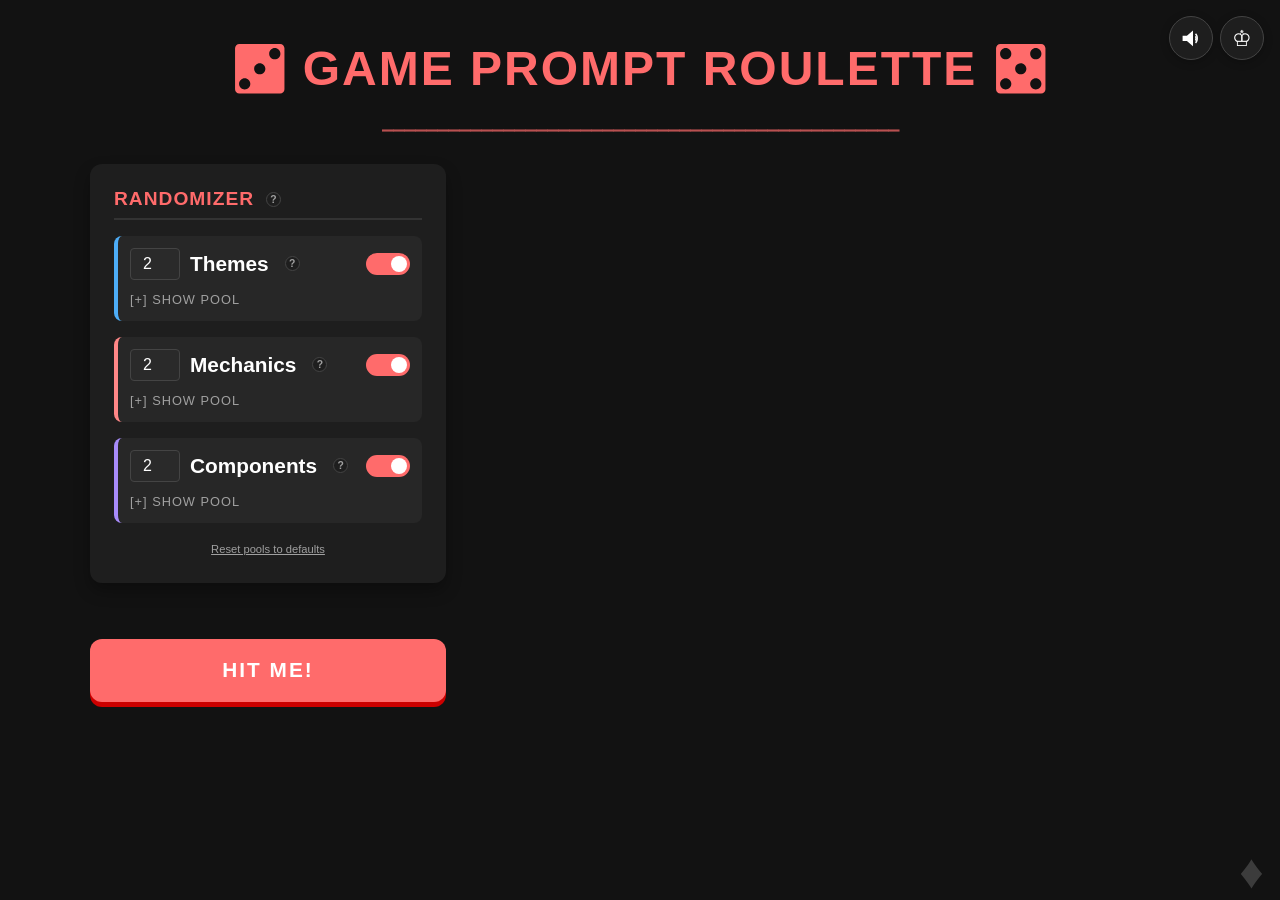
==== commit e935582d: "Add files via upload" ====
--- a/index.html
+++ b/index.html
@@ -7,7 +7,7 @@
     <link rel="stylesheet" href="css/styles.css">
 </head>
 <body>
-    <svg style="display:none" aria-hidden="true">
+    <svg id="iconSprite" style="display:none" aria-hidden="true">
         <symbol id="icon-dice-three" viewBox="0 0 32 32">
             <path d="M27.299 2.246h-22.65c-1.327 0-2.402 1.076-2.402 2.402v22.65c0 1.327 1.076 2.402 2.402 2.402h22.65c1.327 0 2.402-1.076 2.402-2.402v-22.65c0-1.327-1.076-2.402-2.402-2.402zM7.613 27.455c-1.723 0-3.12-1.397-3.12-3.12s1.397-3.12 3.12-3.12 3.12 1.397 3.12 3.12-1.397 3.12-3.12 3.12zM15.974 19.093c-1.723 0-3.12-1.397-3.12-3.12s1.397-3.12 3.12-3.12 3.12 1.397 3.12 3.12-1.397 3.12-3.12 3.12zM24.335 10.732c-1.723 0-3.12-1.397-3.12-3.12s1.397-3.12 3.12-3.12 3.12 1.397 3.12 3.12c-0 1.723-1.397 3.12-3.12 3.12z"></path>
         </symbol>
@@ -40,9 +40,20 @@
             </g>
             </g>
         </symbol>
+        <symbol id="icon-sound-on" viewBox="0 0 24 24">
+            <path d="M3,9 L8,9 L15,3 L15,21 L8,15 L3,15 Z"></path>
+            <path d="M17.3,7.6 C19.6,9.3 19.6,14.7 17.3,16.4 L18.5,17.9 C21.5,15.6 21.5,8.4 18.5,6.1 Z"></path>
+            <path d="M17.1,10.4 C17.9,11 17.9,13 17.1,13.6 L18.3,15.1 C19.9,13.9 19.9,10.1 18.3,8.9 Z"></path>
+        </symbol>
+        <symbol id="icon-sound-off" viewBox="0 0 24 24">
+            <path d="M3,9 L8,9 L15,3 L15,21 L8,15 L3,15 Z"></path>
+            <rect x="16.8" y="10.9" width="8" height="2.2" rx="1.1" transform="rotate(45 20.8 12)"></rect>
+            <rect x="16.8" y="10.9" width="8" height="2.2" rx="1.1" transform="rotate(-45 20.8 12)"></rect>
+        </symbol>
     </svg>
     <div class="wallpaper-layer" id="wallpaperLayer" aria-hidden="true"></div>
     <button class="mode-toggle" id="modeToggle" aria-label="Switch between light and dark mode" title="Switch theme">&#9818;</button>
+    <button class="sound-toggle" id="soundToggle" aria-label="Toggle sound effects" aria-pressed="true" title="Toggle sound effects"><svg class="icon" aria-hidden="true"><use id="soundToggleIcon" href="#icon-sound-on"></use></svg></button>
 
     <div class="page">
         <div class="header-block">
@@ -57,22 +68,31 @@
         <div class="container">
             <div class="left-column">
                 <div class="settings-panel">
-                    <h2>Randomizer</h2>
+                    <h2>Randomizer
+                        <span class="info-tip" tabindex="0">
+                            <span class="info-tip-icon" aria-hidden="true">?</span>
+                            <span class="info-tip-text" role="tooltip">Turn categories on/off, set how many of each to roll, and pick which specific items are eligible. Hit "Hit Me!" to roll, then lock any card you want to keep before rerolling the rest.</span>
+                        </span>
+                    </h2>
 
                     <div class="setting-row active" id="row-themes">
                         <div class="setting-control">
                             <div class="control-left">
                                 <input type="number" id="numThemes" class="number-input" value="2" min="1" max="4">
                                 <label>Themes</label>
+                                <span class="info-tip" tabindex="0">
+                                    <span class="info-tip-icon" aria-hidden="true">?</span>
+                                    <span class="info-tip-text" role="tooltip">The subject or mood of the game — a setting, era, or vibe (e.g. "Pirates" or "a Cozy tone"). The number picks how many themes get rolled at once.</span>
+                                </span>
                             </div>
                             <label class="switch">
-                                <input type="checkbox" id="toggle-themes" checked onchange="updateRowState('themes')">
+                                <input type="checkbox" id="toggle-themes" checked>
                                 <span class="slider"></span>
                             </label>
                         </div>
                         <button class="pool-toggle" data-target="pool-wrapper-themes">[+] Show pool</button>
                         <div id="pool-wrapper-themes" class="pool-wrapper">
-                            <input type="text" class="pool-search" placeholder="Search themes..." oninput="filterPool(this)">
+                            <input type="text" id="search-themes" class="pool-search" placeholder="Search themes...">
                             <div id="pool-themes"></div>
                             <div class="pool-meta" id="pool-meta-themes"></div>
                         </div>
@@ -83,15 +103,19 @@
                             <div class="control-left">
                                 <input type="number" id="numMechanics" class="number-input" value="2" min="1" max="6">
                                 <label>Mechanics</label>
+                                <span class="info-tip" tabindex="0">
+                                    <span class="info-tip-icon" aria-hidden="true">?</span>
+                                    <span class="info-tip-text" role="tooltip">The gameplay systems your design should use (e.g. "Worker Placement" or "Hand Management"). The number picks how many mechanics get rolled at once.</span>
+                                </span>
                             </div>
                             <label class="switch">
-                                <input type="checkbox" id="toggle-mechanics" checked onchange="updateRowState('mechanics')">
+                                <input type="checkbox" id="toggle-mechanics" checked>
                                 <span class="slider"></span>
                             </label>
                         </div>
                         <button class="pool-toggle" data-target="pool-wrapper-mechanics">[+] Show pool</button>
                         <div id="pool-wrapper-mechanics" class="pool-wrapper">
-                            <input type="text" class="pool-search" placeholder="Search mechanics..." oninput="filterPool(this)">
+                            <input type="text" id="search-mechanics" class="pool-search" placeholder="Search mechanics...">
                             <div id="pool-mechanics"></div>
                             <div class="pool-meta" id="pool-meta-mechanics"></div>
                         </div>
@@ -102,32 +126,48 @@
                             <div class="control-left">
                                 <input type="number" id="numComponents" class="number-input" value="2" min="1" max="6">
                                 <label>Components</label>
+                                <span class="info-tip" tabindex="0">
+                                    <span class="info-tip-icon" aria-hidden="true">?</span>
+                                    <span class="info-tip-text" role="tooltip">Physical pieces or materials for the game (e.g. "a Deck of Cards" or "Wooden Cubes"). Each one is randomly assigned "using" or "without" as a design constraint.</span>
+                                </span>
                             </div>
                             <label class="switch">
-                                <input type="checkbox" id="toggle-components" checked onchange="updateRowState('components')">
+                                <input type="checkbox" id="toggle-components" checked>
                                 <span class="slider"></span>
                             </label>
                         </div>
                         <button class="pool-toggle" data-target="pool-wrapper-components">[+] Show pool</button>
                         <div id="pool-wrapper-components" class="pool-wrapper">
-                            <input type="text" class="pool-search" placeholder="Search components..." oninput="filterPool(this)">
+                            <input type="text" id="search-components" class="pool-search" placeholder="Search components...">
                             <div id="pool-components"></div>
                             <div class="pool-meta" id="pool-meta-components"></div>
                         </div>
                     </div>
+
+                    <button type="button" class="reset-pools-btn" id="resetPoolsBtn" title="Restore the built-in item lists and undo any custom additions or removals">Reset pools to defaults</button>
                 </div>
                 <div class="spin-error" id="spinError"></div>
-                <button class="btn-spin" id="spinBtn" onclick="startSpin()">Hit Me!</button>
+                <button class="btn-spin" id="spinBtn">Hit Me!</button>
             </div>
 
             <div class="randomizer-panel">
                 <div class="results-stack" id="resultsContainer"></div>
                 <div class="prompt-container" id="promptBox" style="display: none;">
                     <h3>
-                        <span>Generated Prompt</span>
-                        <button class="copy-btn" id="copyBtn" onclick="copyPrompt()">Copy prompt</button>
+                        <span>Generated Prompt
+                            <span class="info-tip" tabindex="0">
+                                <span class="info-tip-icon" aria-hidden="true">?</span>
+                                <span class="info-tip-text" role="tooltip">Every roll and reroll is saved here. Drag this card left or right (or use the ‹ › buttons / arrow keys) to revisit previous prompts — you can keep rerolling from any point in history.</span>
+                            </span>
+                        </span>
+                        <button class="copy-btn" id="copyBtn">Copy prompt</button>
                     </h3>
                     <div class="prompt-text" id="finalPrompt"></div>
+                    <div class="history-nav" id="historyNav">
+                        <button type="button" class="history-nav-btn" id="historyPrevBtn" aria-label="Previous prompt">‹</button>
+                        <span class="history-position" id="historyPosition"></span>
+                        <button type="button" class="history-nav-btn" id="historyNextBtn" aria-label="Next prompt">›</button>
+                    </div>
                 </div>
             </div>
         </div>
@@ -140,6 +180,14 @@
         <button class="wallpaper-style-btn" id="wallpaperStyleBtn" aria-label="Cycle background style" title="Cycle background style">&#9830;</button>
     </div>
 
-    <script src="js/app.js" defer></script>
+    <script src="js/data.js" defer></script>
+    <script src="js/pools.js" defer></script>
+    <script src="js/sound.js" defer></script>
+    <script src="js/icons.js" defer></script>
+    <script src="js/cards.js" defer></script>
+    <script src="js/prompt.js" defer></script>
+    <script src="js/persistence.js" defer></script>
+    <script src="js/theme.js" defer></script>
+    <script src="js/main.js" defer></script>
 </body>
 </html>
--- a/css/styles.css
+++ b/css/styles.css
@@ -0,0 +1,259 @@
+        :root {
+            --bg-color: #121212;
+            --panel-bg: #1e1e1e;
+            --panel-light: #2a2a2a;
+            --text-main: #ffffff;
+            --text-muted: #a0a0a0;
+            --accent: #ff6b6b;
+            --accent-hover: #ff5252;
+            --border-radius: 12px;
+            --mechanics: #ff8787;
+            --themes: #4dadf7;
+            --components: #a78bfa;
+            --border-color: #444;
+            --border-color-soft: #333;
+            --row-bg-active: rgba(255,255,255,0.04);
+            --row-bg-hover: #252525;
+            --lock-empty: #3a3a3a;
+            --lock-hover: #666;
+        }
+        body.light-mode {
+            --bg-color: #f4f1ea;
+            --panel-bg: #ffffff;
+            --panel-light: #ece7da;
+            --text-main: #2b2620;
+            --text-muted: #7a7468;
+            --accent: #d9483a;
+            --accent-hover: #c23b2e;
+            --mechanics: #e0625a;
+            --themes: #3a7bbf;
+            --components: #8a6fc9;
+            --border-color: #d6cfbe;
+            --border-color-soft: #e2dbca;
+            --row-bg-active: rgba(0,0,0,0.03);
+            --row-bg-hover: #e9e2d0;
+            --lock-empty: #cabfa8;
+            --lock-hover: #a89a7c;
+        }
+        * { box-sizing: border-box; }
+        /* Base sizing for inline <svg><use> icons referencing the sprite defined in index.html */
+        .icon { width: 1em; height: 1em; fill: currentColor; display: inline-block; vertical-align: middle; flex-shrink: 0; }
+        body {
+            font-family: 'Segoe UI', Tahoma, Geneva, Verdana, sans-serif;
+            background-color: var(--bg-color);
+            color: var(--text-main);
+            margin: 0;
+            padding: 0;
+            min-height: 100vh;
+            display: flex;
+            transition: background-color 0.25s ease, color 0.25s ease;
+            position: relative;
+        }
+
+        .wallpaper-layer {
+            position: fixed;
+            inset: 0;
+            z-index: 0;
+            pointer-events: none;
+            background-repeat: repeat;
+            opacity: 0;
+            transition: opacity 0.3s ease;
+            -webkit-mask-image: radial-gradient(ellipse 85% 75% at center, transparent 40%, black 70%);
+            mask-image: radial-gradient(ellipse 85% 75% at center, transparent 40%, black 70%);
+        }
+        .wallpaper-layer.visible { opacity: 1; }
+        .page { position: relative; z-index: 1; flex: 1; min-width: 0; padding: 2.5rem 2rem 3rem; display: flex; flex-direction: column; align-items: center; }
+
+        .mode-toggle {
+            position: fixed; top: 1rem; right: 1rem; z-index: 5; width: 44px; height: 44px;
+            border-radius: 50%; background: var(--panel-bg); color: var(--text-main); border: 1px solid var(--border-color);
+            cursor: pointer; font-size: 1.4rem; display: flex; align-items: center; justify-content: center;
+            box-shadow: 0 2px 8px rgba(0,0,0,0.25); transition: background 0.2s, transform 0.15s, color 0.2s;
+        }
+        .mode-toggle:hover { transform: scale(1.08); }
+
+        .sound-toggle {
+            position: fixed; top: 1rem; right: 4.2rem; z-index: 5; width: 44px; height: 44px;
+            border-radius: 50%; background: var(--panel-bg); color: var(--text-main); border: 1px solid var(--border-color);
+            cursor: pointer; display: flex; align-items: center; justify-content: center;
+            box-shadow: 0 2px 8px rgba(0,0,0,0.25); transition: background 0.2s, transform 0.15s, color 0.2s, opacity 0.2s;
+        }
+        .sound-toggle .icon { width: 1.3rem; height: 1.3rem; }
+        .sound-toggle:hover { transform: scale(1.08); }
+        .sound-toggle.muted { opacity: 0.55; }
+
+        .wallpaper-style-btn {
+            position: fixed; bottom: 0.85rem; right: 0.85rem; z-index: 5; width: 30px; height: 30px;
+            border-radius: 50%; background: transparent; color: var(--text-muted); border: none;
+            cursor: pointer; font-size: 3rem; opacity: 0.3; display: flex; align-items: center; justify-content: center;
+            transition: opacity 0.2s, transform 0.2s, color 0.2s;
+            user-select: none; -webkit-user-select: none;
+        }
+        .wallpaper-style-btn:hover { opacity: 0.9; color: var(--accent); transform: rotate(15deg) scale(1.15); }
+        .wallpaper-style-btn.long-pressing {
+            opacity: 1; color: var(--accent); transform: scale(1.3);
+            transition: opacity 0.1s, transform 0.1s, color 0.1s;
+        }
+
+        /* Long-press progress ring */
+        .wallpaper-btn-wrap {
+            position: fixed; bottom: 0.25rem; right: 0.25rem; z-index: 5;
+            width: 48px; height: 48px; display: flex; align-items: center; justify-content: center;
+        }
+        .wallpaper-progress-ring {
+            position: absolute; inset: 0; pointer-events: none;
+        }
+        .wallpaper-progress-ring circle {
+            fill: none;
+            stroke: var(--accent);
+            stroke-width: 2.5;
+            stroke-linecap: round;
+            stroke-dasharray: 138.23; /* 2π × 22 */
+            stroke-dashoffset: 138.23;
+            transform-origin: center;
+            transform: rotate(-90deg);
+            transition: stroke-dashoffset 0.05s linear;
+            opacity: 0;
+        }
+        .wallpaper-progress-ring.active circle { opacity: 0.8; }
+
+        .header-block { width: 100%; max-width: 1100px; text-align: center; margin-bottom: 2rem; }
+        .title-row { display: flex; align-items: center; justify-content: center; gap: 0.9rem; }
+        .die { width: 3.6rem; height: 3.6rem; color: var(--accent); fill: currentColor; flex-shrink: 0; transition: transform 0.08s ease-out; }
+        h1 { color: var(--accent); margin: 0; text-transform: uppercase; letter-spacing: 2px; font-size: 3rem; }
+        .title-rule { margin-top: 0.9rem; font-family: monospace; color: var(--accent); opacity: 0.7; font-size: 1.1rem; font-weight: bold; overflow: hidden; white-space: nowrap; }
+
+        .container { display: flex; flex-direction: column; gap: 2rem; max-width: 1100px; width: 100%; }
+        @media (min-width: 768px) { .container { flex-direction: row; align-items: flex-start; } }
+        .left-column { flex: 1; display: flex; flex-direction: column; gap: 1.5rem; min-width: 340px; }
+        .settings-panel { background-color: var(--panel-bg); padding: 1.5rem; border-radius: var(--border-radius); box-shadow: 0 8px 16px rgba(0,0,0,0.3); }
+        .settings-panel h2 { margin-top: 0; font-size: 1.2rem; border-bottom: 2px solid var(--border-color-soft); padding-bottom: 0.5rem; color: var(--accent); text-transform: uppercase; letter-spacing: 1px; }
+
+        .setting-row { margin-bottom: 1rem; display: flex; flex-direction: column; gap: 6px; background: var(--panel-light); padding: 12px; border-radius: 8px; border-left: 4px solid var(--border-color); transition: all 0.2s ease; }
+        .setting-row.active { border-left-color: var(--row-color, var(--accent)); background: var(--row-bg-active); }
+        .setting-row:not(.active) { opacity: 0.35; }
+        .setting-row:not(.active) .cat-check:checked { background-color: var(--text-muted); border-color: var(--text-muted); }
+        .setting-row:not(.active) .cat-check.indeterminate { border-color: var(--text-muted); }
+        #row-themes { --row-color: var(--themes); }
+        #row-mechanics { --row-color: var(--mechanics); }
+        #row-components { --row-color: var(--components); }
+        .setting-row:not(.active) .pool-toggle, .setting-row:not(.active) .pool-wrapper { pointer-events: none; }
+
+        .setting-control { display: flex; align-items: center; justify-content: space-between; gap: 10px; }
+        .control-left { display: flex; align-items: center; gap: 10px; }
+        .setting-control label { user-select: none; font-size: 1.3rem; font-weight: bold; }
+        .switch { position: relative; display: inline-block; width: 44px; height: 22px; flex-shrink: 0; }
+        .switch input { opacity: 0; width: 0; height: 0; }
+        .slider { position: absolute; cursor: pointer; top: 0; left: 0; right: 0; bottom: 0; background-color: var(--border-color); transition: .3s; border-radius: 22px; }
+        .slider:before { position: absolute; content: ""; height: 16px; width: 16px; left: 3px; bottom: 3px; background-color: white; transition: .3s; border-radius: 50%; }
+        input:checked + .slider { background-color: var(--accent); }
+        input:checked + .slider:before { transform: translateX(22px); }
+        .number-input { width: 50px; padding: 6px; background: var(--panel-light); border: 1px solid var(--border-color); color: var(--text-main); border-radius: 4px; text-align: center; font-size: 1rem; }
+
+        .pool-meta { font-family: monospace; font-size: 0.7rem; color: var(--text-muted); letter-spacing: 0.5px; }
+        .pool-meta.warn { color: var(--accent); }
+        .pool-toggle { background: none; border: none; color: var(--text-muted); cursor: pointer; text-align: left; font-size: 0.8rem; padding: 2px 0; text-transform: uppercase; letter-spacing: 1px; display: inline-flex; align-items: center; gap: 5px; width: fit-content; margin-top: 4px; }
+        .pool-toggle:hover { color: var(--accent); }
+        .pool-wrapper { display: none; background: var(--panel-light); border-radius: 6px; padding: 10px; margin-top: 5px; border: 1px solid var(--border-color-soft); }
+        .pool-wrapper.open { display: block; }
+        .pool-search { width: 100%; padding: 6px; background: var(--bg-color); border: 1px solid var(--border-color); color: var(--text-main); border-radius: 4px; margin-bottom: 8px; box-sizing: border-box; }
+
+        .pool-category { margin-bottom: 6px; border: 1px solid var(--border-color-soft); border-radius: 6px; background: var(--row-bg-active); overflow: hidden; }
+        .pool-category summary { padding: 6px 10px; background: var(--panel-bg); font-weight: bold; font-size: 0.75rem; cursor: pointer; user-select: none; color: var(--text-muted); text-transform: uppercase; letter-spacing: 1px; transition: background 0.2s, color 0.2s; display: flex; align-items: center; gap: 8px; }
+        .pool-category summary:focus-visible { outline: 2px solid var(--accent); outline-offset: -2px; }
+        .pool-category summary:hover { color: var(--accent); background: var(--row-bg-hover); }
+        .pool-category[open] summary { border-bottom: 1px solid var(--border-color-soft); color: var(--accent); }
+        .summary-name { flex: 1; min-width: 0; overflow: hidden; text-overflow: ellipsis; white-space: nowrap; }
+        .pool-category .cat-count { color: var(--text-muted); font-weight: normal; flex-shrink: 0; }
+
+        .cat-check { -webkit-appearance: none; appearance: none; width: 15px; height: 15px; border-radius: 50%; border: 2px solid var(--text-muted); background: transparent; flex-shrink: 0; cursor: pointer; display: inline-block; position: relative; margin: 0; padding: 0; transition: border-color 0.15s, background-color 0.15s; }
+        .cat-check:hover { border-color: var(--accent); }
+        .cat-check:checked { background-color: var(--accent); border-color: var(--accent); }
+        .cat-check.indeterminate { background-color: transparent; border-color: var(--accent); }
+
+        .pool-content { display: grid; grid-template-columns: 1fr 1fr; gap: 5px; max-height: 180px; overflow-y: auto; padding: 8px; }
+        .pool-item { display: flex; align-items: center; gap: 8px; font-size: 0.85rem; color: var(--text-main); }
+        .pool-item label { cursor: pointer; width: 100%; text-overflow: ellipsis; overflow: hidden; white-space: nowrap; }
+        .pool-item input[type=checkbox] { -webkit-appearance: none; appearance: none; width: 11px; height: 11px; border-radius: 50%; border: 2px solid var(--text-muted); background: transparent; flex-shrink: 0; cursor: pointer; margin: 0; padding: 0; transition: border-color 0.15s, background-color 0.15s; }
+        .pool-item input[type=checkbox]:hover { border-color: var(--accent); }
+        .pool-item input[type=checkbox]:checked { background-color: var(--accent); border-color: var(--accent); }
+        .pool-item-remove { flex-shrink: 0; width: 16px; height: 16px; border-radius: 50%; border: none; background: transparent; color: var(--text-muted); font-size: 0.9rem; line-height: 1; cursor: pointer; display: flex; align-items: center; justify-content: center; padding: 0; opacity: 0.5; transition: opacity 0.15s, background-color 0.15s, color 0.15s; }
+        .pool-item-remove:hover { opacity: 1; background: var(--accent); color: #fff; }
+        .pool-item-add { grid-column: 1 / -1; display: flex; gap: 6px; margin-top: 4px; padding-top: 8px; border-top: 1px dashed var(--border-color); }
+        .pool-add-input { flex: 1; min-width: 0; padding: 6px 8px; background: var(--bg-color); border: 1px solid var(--border-color); color: var(--text-main); border-radius: 4px; font-size: 0.8rem; }
+        .pool-add-btn { flex-shrink: 0; padding: 6px 10px; background: var(--panel-bg); border: 1px solid var(--border-color); color: var(--text-main); border-radius: 4px; font-size: 0.75rem; cursor: pointer; transition: border-color 0.15s, color 0.15s; }
+        .pool-add-btn:hover { border-color: var(--accent); color: var(--accent); }
+        .reset-pools-btn { display: block; margin: 10px auto 0; padding: 4px 0; background: none; border: none; color: var(--text-muted); font-size: 0.7rem; text-decoration: underline; cursor: pointer; }
+        .reset-pools-btn:hover { color: var(--accent); }
+
+        /* ─── INFO TOOLTIPS ─────────────────────────────────────────────────────── */
+        .info-tip { position: relative; display: inline-flex; align-items: center; justify-content: center; width: 15px; height: 15px; border-radius: 50%; background: var(--panel-bg); border: 1px solid var(--border-color); color: var(--text-muted); font-size: 0.65rem; font-weight: bold; cursor: help; margin-left: 6px; user-select: none; vertical-align: middle; flex-shrink: 0; }
+        .info-tip:hover, .info-tip:focus { color: var(--accent); border-color: var(--accent); outline: none; }
+        .info-tip-text { position: absolute; bottom: 130%; left: 50%; transform: translateX(-50%) translateY(4px); background: var(--panel-bg); border: 1px solid var(--border-color); color: var(--text-main); padding: 8px 10px; border-radius: 6px; font-size: 0.75rem; font-weight: normal; text-transform: none; letter-spacing: normal; width: 220px; line-height: 1.4; box-shadow: 0 4px 14px rgba(0,0,0,0.3); opacity: 0; pointer-events: none; transition: opacity 0.15s ease, transform 0.15s ease; z-index: 30; }
+        .info-tip:hover .info-tip-text, .info-tip:focus .info-tip-text, .info-tip:focus-within .info-tip-text { opacity: 1; transform: translateX(-50%) translateY(0); pointer-events: auto; }
+
+        /* ─── PROMPT HISTORY (drag/click left or right through past prompts) ───── */
+        .history-nav { display: none; align-items: center; justify-content: center; gap: 12px; margin-top: 0.9rem; padding-top: 0.7rem; border-top: 1px solid var(--border-color); }
+        .history-nav-btn { background: var(--panel-bg); border: 1px solid var(--border-color); color: var(--text-main); width: 26px; height: 26px; border-radius: 50%; cursor: pointer; font-size: 1rem; line-height: 1; display: flex; align-items: center; justify-content: center; transition: border-color 0.15s, color 0.15s; }
+        .history-nav-btn:hover:not(:disabled) { border-color: var(--accent); color: var(--accent); }
+        .history-nav-btn:disabled { opacity: 0.3; cursor: not-allowed; }
+        .history-position { font-family: monospace; font-size: 0.75rem; color: var(--text-muted); letter-spacing: 0.5px; min-width: 70px; text-align: center; }
+
+        .btn-spin { background-color: var(--accent); color: white; border: none; padding: 1.2rem; font-size: 1.3rem; font-weight: bold; border-radius: var(--border-radius); cursor: pointer; transition: all 0.2s; text-transform: uppercase; letter-spacing: 2px; box-shadow: 0 5px 0 #cc0000; width: 100%; }
+        .btn-spin:active { transform: translateY(5px); box-shadow: 0 0 0 #cc0000; }
+        .btn-spin:disabled { background-color: var(--text-muted); box-shadow: 0 5px 0 var(--border-color-soft); cursor: not-allowed; transform: none; opacity: 0.6; }
+        .spin-error { color: var(--accent); font-size: 0.85rem; text-align: center; margin-top: -0.5rem; min-height: 1.2em; }
+
+        .randomizer-panel { flex: 2; display: flex; flex-direction: column; gap: 1.5rem; min-width: 0; }
+        .results-stack { display: flex; flex-direction: column; gap: 1rem; }
+        .result-card { background-color: var(--panel-bg); border-radius: var(--border-radius); border-left: 5px solid var(--c); box-shadow: 0 4px 10px rgba(0,0,0,0.15); display: flex; align-items: center; gap: 0.9rem; padding: 1rem 1.2rem; min-height: 50px; opacity: 0; position: relative; overflow: hidden; animation: cardPopIn 0.5s cubic-bezier(0.175, 0.885, 0.32, 1.275) forwards; }
+        @keyframes cardPopIn { 0% { opacity: 0; transform: scale(0.8) translateY(30px); } 100% { opacity: 1; transform: scale(1) translateY(0); } }
+        .result-card.mechanic-card { --c: var(--mechanics); }
+        .result-card.theme-card { --c: var(--themes); }
+        .result-card.component-card { --c: var(--components); }
+
+        .lock-btn { line-height: 1; width: 1.8rem; flex-shrink: 0; display: flex; align-items: center; justify-content: center; text-align: center; background: none; border: none; color: var(--lock-empty); cursor: pointer; padding: 0; transition: color 0.15s, transform 0.15s; }
+        .lock-btn .icon { width: 1.5rem; height: 1.5rem; transition: transform 0.2s ease; transform: rotate(-45deg); }
+        .lock-btn:hover { color: var(--lock-hover); transform: scale(1.08); }
+        .lock-btn.locked { color: var(--accent); }
+        .lock-btn.locked .icon { transform: rotate(0deg); }
+        .lock-btn.locked:hover { color: var(--accent-hover); }
+
+        .card-info { display: flex; flex-direction: column; flex: 1; min-width: 0; }
+        .result-title { font-size: 0.8rem; color: var(--text-muted); text-transform: uppercase; letter-spacing: 1px; margin-bottom: 0.2rem; }
+        .result-value { font-size: 1.2rem; font-weight: bold; line-height: 1.2; display: flex; align-items: center; flex-wrap: wrap; gap: 4px; }
+        .card-watermark { position: absolute; color: var(--text-muted); opacity: 0.18; line-height: 1; user-select: none; pointer-events: none; white-space: nowrap; z-index: 0; }
+        .lock-btn, .card-info, .btn-reroll { position: relative; z-index: 1; }
+
+        .btn-reroll { background: var(--panel-light); border: 1px solid var(--border-color); color: var(--text-muted); border-radius: 50%; width: 38px; height: 38px; min-width: 38px; display: flex; align-items: center; justify-content: center; cursor: pointer; transition: color 0.2s cubic-bezier(0.4, 0, 0.2, 1), border-color 0.2s cubic-bezier(0.4, 0, 0.2, 1), transform 0.2s cubic-bezier(0.4, 0, 0.2, 1); padding: 0; box-shadow: 0 2px 5px rgba(0,0,0,0.15); }
+        .btn-reroll .icon { width: 1.1rem; height: 1.1rem; }
+        .btn-reroll:hover { color: var(--c); border-color: var(--c); transform: scale(1.08); }
+        .btn-reroll:active { transform: scale(0.92); }
+        .btn-reroll:disabled { opacity: 0.3; cursor: not-allowed; transform: none !important; }
+        /* Smooth spin triggered by JS on click — runs to completion regardless of press duration.
+           The percentage stops (not the timing function) create the slow-fast-slow feel: each stop covers
+           an equal slice of time but a very different slice of rotation, so linear interpolation between
+           them still reads as ease-in, accelerate, ease-out. */
+        .btn-reroll.spinning .icon { animation: rerollSpin 0.6s linear; }
+        @keyframes rerollSpin {
+            0%   { transform: rotate(0deg); }
+            20%  { transform: rotate(35deg); }
+            55%  { transform: rotate(300deg); }
+            80%  { transform: rotate(345deg); }
+            100% { transform: rotate(360deg); }
+        }
+
+        .prompt-container { background-color: var(--panel-light); border-radius: var(--border-radius); padding: 1.5rem; border: 1px solid var(--border-color); box-shadow: inset 0 2px 4px rgba(0,0,0,0.25); margin-top: 1rem; cursor: grab; touch-action: pan-y; user-select: none; transition: transform 0.22s cubic-bezier(0.22, 1, 0.36, 1), opacity 0.22s ease; }
+        .prompt-container.dragging { cursor: grabbing; transition: none; }
+        .prompt-container h3 { margin-top: 0; color: var(--accent); font-size: 1rem; text-transform: uppercase; letter-spacing: 1px; margin-bottom: 0.8rem; display: flex; align-items: center; justify-content: space-between; gap: 1rem; }
+        .prompt-text { font-size: 1.2rem; line-height: 1.6; color: var(--text-main); }
+        .highlight { color: var(--accent); font-weight: bold; }
+
+        .copy-btn { background: transparent; border: 1px solid var(--text-muted); color: var(--text-muted); padding: 0.45rem 0.85rem; border-radius: 8px; font-size: 0.75rem; letter-spacing: 0.5px; text-transform: none; cursor: pointer; display: inline-flex; align-items: center; gap: 6px; flex-shrink: 0; transition: color 0.15s, border-color 0.15s; }
+        .copy-btn:hover { color: var(--text-main); border-color: var(--accent); }
+        .copy-btn.copied { color: #6dd58c; border-color: #6dd58c; }
+
+        /* Respect the OS-level "reduce motion" preference: shrink every animation/transition to effectively instant. */
+        @media (prefers-reduced-motion: reduce) {
+            *, *::before, *::after { animation-duration: 0.001ms !important; animation-iteration-count: 1 !important; transition-duration: 0.001ms !important; }
+        }
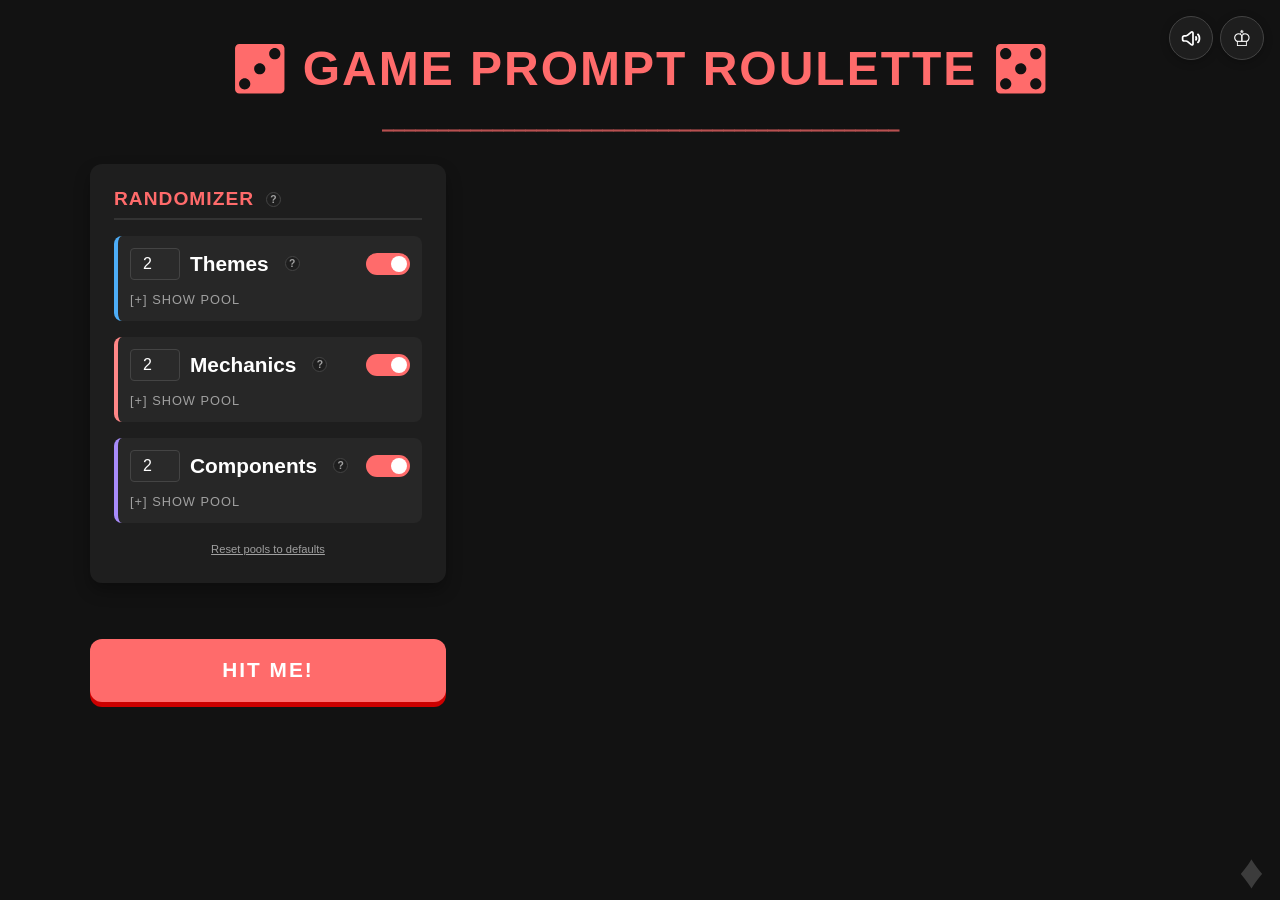
==== commit 622a0554: "Add files via upload" ====
--- a/index.html
+++ b/index.html
@@ -41,14 +41,14 @@
             </g>
         </symbol>
         <symbol id="icon-sound-on" viewBox="0 0 24 24">
-            <path d="M3,9 L8,9 L15,3 L15,21 L8,15 L3,15 Z"></path>
-            <path d="M17.3,7.6 C19.6,9.3 19.6,14.7 17.3,16.4 L18.5,17.9 C21.5,15.6 21.5,8.4 18.5,6.1 Z"></path>
-            <path d="M17.1,10.4 C17.9,11 17.9,13 17.1,13.6 L18.3,15.1 C19.9,13.9 19.9,10.1 18.3,8.9 Z"></path>
+            <path d="m 17.862865,8.1407729 c 1.549514,1.8908231 1.549513,5.8276351 -2e-6,7.7184561 -0.273239,0.333425 -0.343995,0.814356 -0.07401,1.151839 l 0.22229,0.277864 c 0.269987,0.337483 0.772791,0.399786 1.05921,0.07701 2.239527,-2.523812 2.239527,-8.2080708 0,-10.7318824 -0.286419,-0.322777 -0.789223,-0.2604739 -1.05921,0.07701 l -0.22229,0.277863 c -0.269987,0.3374838 -0.19923,0.8184152 0.07401,1.1518414 z" transform="matrix(1.2718012,0,0,1,-2.8110906,0)"></path>
+            <path d="m 16.279325,11.096692 c 0.186985,0.549296 0.187037,1.256768 1.58e-4,1.806153 -0.148543,0.436681 -0.222922,0.993352 0.06938,1.35873 l 0.14148,0.17685 c 0.292302,0.365378 0.84423,0.429184 1.095462,0.03739 0.845065,-1.317879 0.845064,-3.633754 -4e-6,-4.9516305 -0.251231,-0.391793 -0.803156,-0.3279844 -1.095458,0.037393 l -0.14148,0.1768504 c -0.292302,0.3653778 -0.218092,0.9218668 -0.06954,1.3582668 z" transform="matrix(1.2718012,0,0,1,-3.1981874,0)"></path>
+            <path d="M 4.9888337,9 H 6.9488562 A 2.8415123,2.8415123 159.69935 0 0 8.7980879,8.3159247 L 12.977702,4.7333982 A 1.2250475,1.2250475 24.699353 0 1 15,5.6635236 V 18.336476 a 1.2250475,1.2250475 155.30065 0 1 -2.022298,0.930126 L 8.7980879,15.684075 A 2.8415123,2.8415123 20.300647 0 0 6.9488562,15 H 4.9888337 A 1.9888337,1.9888337 45 0 1 3,13.011166 V 10.988834 A 1.9888337,1.9888337 135 0 1 4.9888337,9 Z" style="stroke:currentColor;stroke-opacity:1;fill:none;stroke-width:2;stroke-dasharray:none"></path>
         </symbol>
         <symbol id="icon-sound-off" viewBox="0 0 24 24">
-            <path d="M3,9 L8,9 L15,3 L15,21 L8,15 L3,15 Z"></path>
-            <rect x="16.8" y="10.9" width="8" height="2.2" rx="1.1" transform="rotate(45 20.8 12)"></rect>
-            <rect x="16.8" y="10.9" width="8" height="2.2" rx="1.1" transform="rotate(-45 20.8 12)"></rect>
+            <path d="M 4.9888337,9 H 6.9488562 A 2.8415123,2.8415123 159.69935 0 0 8.7980879,8.3159247 L 12.977702,4.7333982 A 1.2250475,1.2250475 24.699353 0 1 15,5.6635236 V 18.336476 a 1.2250475,1.2250475 155.30065 0 1 -2.022298,0.930126 L 8.7980879,15.684075 A 2.8415123,2.8415123 20.300647 0 0 6.9488562,15 H 4.9888337 A 1.9888337,1.9888337 45 0 1 3,13.011166 V 10.988834 A 1.9888337,1.9888337 135 0 1 4.9888337,9 Z" style="stroke:currentColor;stroke-opacity:1;fill:none;stroke-width:2;stroke-dasharray:none"></path>
+            <rect x="19.150991" y="-7.3646507" width="8" height="2.2" rx="1.1" transform="rotate(45)"></rect>
+            <rect x="2.2646496" y="22.050991" width="8" height="2.2" rx="1.1" transform="rotate(-45)"></rect>
         </symbol>
     </svg>
     <div class="wallpaper-layer" id="wallpaperLayer" aria-hidden="true"></div>
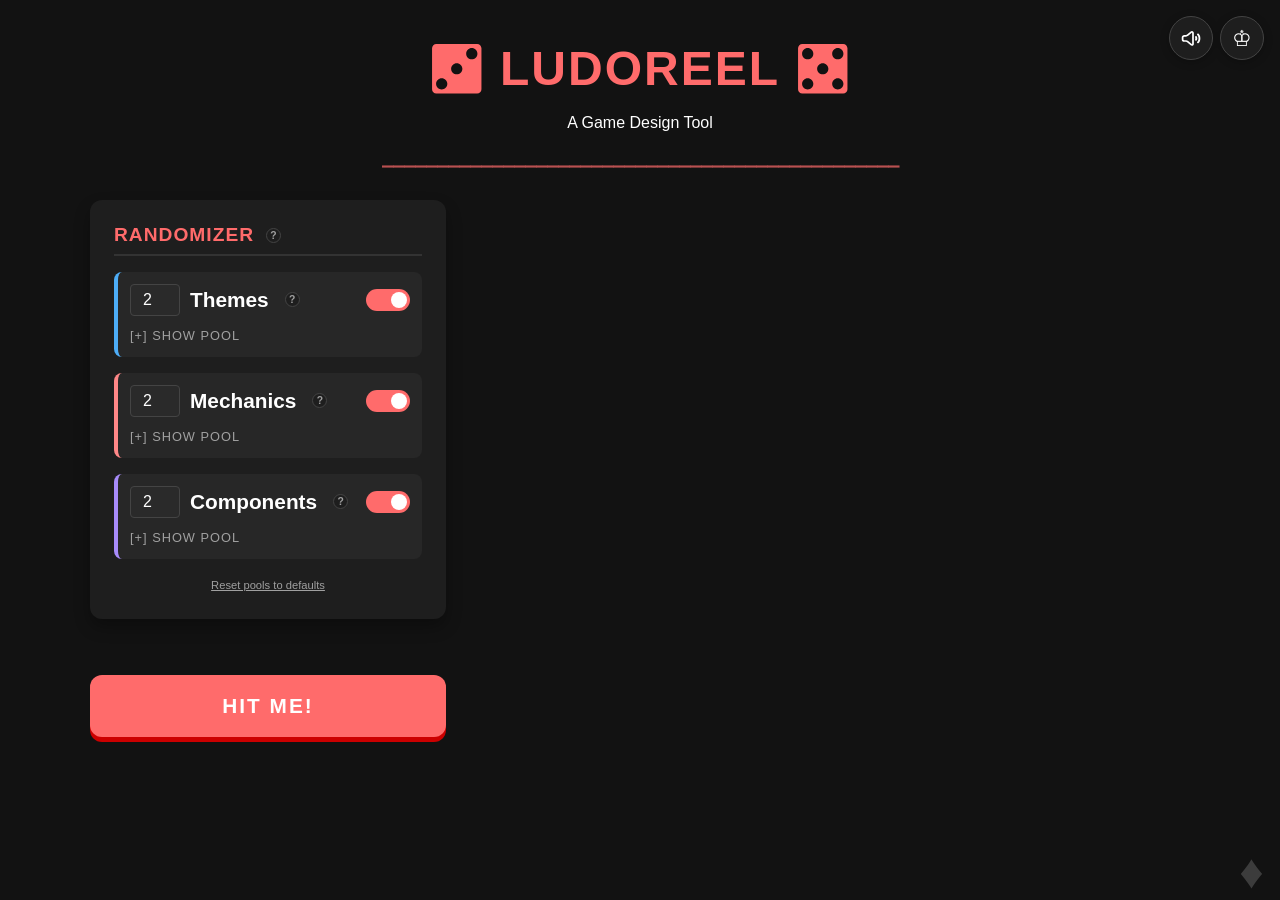
==== commit 30212f4e: "Add files via upload" ====
--- a/index.html
+++ b/index.html
@@ -3,7 +3,10 @@
 <head>
     <meta charset="UTF-8">
     <meta name="viewport" content="width=device-width, initial-scale=1.0">
-    <title>Game Prompt Roulette</title>
+    <title>Ludoreel</title>
+    <link rel="preconnect" href="https://fonts.googleapis.com">
+    <link rel="preconnect" href="https://fonts.gstatic.com" crossorigin>
+    <link href="https://fonts.googleapis.com/css2?family=Bungee&display=swap" rel="stylesheet">
     <link rel="stylesheet" href="css/styles.css">
 </head>
 <body>
@@ -59,9 +62,10 @@
         <div class="header-block">
             <div class="title-row">
                 <svg class="die" id="dieLeft" aria-hidden="true"><use href="#icon-dice-three"></use></svg>
-                <h1 id="appTitle">Game Prompt Roulette</h1>
+                <h1 id="appTitle">Ludoreel</h1>
                 <svg class="die" id="dieRight" aria-hidden="true"><use href="#icon-dice-five"></use></svg>
             </div>
+            <p class="subtitle">A Game Design Tool</p>
             <div class="title-rule" aria-hidden="true">⎯⎯⎯⎯⎯⎯⎯⎯⎯⎯⎯⎯⎯⎯⎯⎯⎯⎯⎯⎯⎯⎯⎯⎯⎯⎯⎯⎯⎯⎯⎯⎯⎯⎯⎯⎯⎯⎯⎯⎯⎯⎯⎯⎯⎯⎯⎯</div>
         </div>
 
--- a/css/styles.css
+++ b/css/styles.css
@@ -222,6 +222,12 @@
         .card-info { display: flex; flex-direction: column; flex: 1; min-width: 0; }
         .result-title { font-size: 0.8rem; color: var(--text-muted); text-transform: uppercase; letter-spacing: 1px; margin-bottom: 0.2rem; }
         .result-value { font-size: 1.2rem; font-weight: bold; line-height: 1.2; display: flex; align-items: center; flex-wrap: wrap; gap: 4px; }
+        /* Mechanic/theme/component names linked out to "learn more" — inherits the card's normal
+           text styling so it doesn't look like a generic web link, with just a dotted underline as a
+           subtle "this is clickable" cue, and the accent colour on hover/focus. */
+        .result-link { color: inherit; text-decoration: none; border-bottom: 1px dotted var(--text-muted); cursor: pointer; }
+        .result-link:hover, .result-link:focus-visible { color: var(--accent); border-bottom-color: var(--accent); }
+        .result-link:focus-visible { outline: 2px solid var(--accent); outline-offset: 2px; border-radius: 2px; }
         .card-watermark { position: absolute; color: var(--text-muted); opacity: 0.18; line-height: 1; user-select: none; pointer-events: none; white-space: nowrap; z-index: 0; }
         .lock-btn, .card-info, .btn-reroll { position: relative; z-index: 1; }
 
@@ -243,8 +249,7 @@
             100% { transform: rotate(360deg); }
         }
 
-        .prompt-container { background-color: var(--panel-light); border-radius: var(--border-radius); padding: 1.5rem; border: 1px solid var(--border-color); box-shadow: inset 0 2px 4px rgba(0,0,0,0.25); margin-top: 1rem; cursor: grab; touch-action: pan-y; user-select: none; transition: transform 0.22s cubic-bezier(0.22, 1, 0.36, 1), opacity 0.22s ease; }
-        .prompt-container.dragging { cursor: grabbing; transition: none; }
+        .prompt-container { background-color: var(--panel-light); border-radius: var(--border-radius); padding: 1.5rem; border: 1px solid var(--border-color); box-shadow: inset 0 2px 4px rgba(0,0,0,0.25); margin-top: 1rem; cursor: pointer; user-select: none; transition: transform 0.22s cubic-bezier(0.22, 1, 0.36, 1), opacity 0.22s ease; }
         .prompt-container h3 { margin-top: 0; color: var(--accent); font-size: 1rem; text-transform: uppercase; letter-spacing: 1px; margin-bottom: 0.8rem; display: flex; align-items: center; justify-content: space-between; gap: 1rem; }
         .prompt-text { font-size: 1.2rem; line-height: 1.6; color: var(--text-main); }
         .highlight { color: var(--accent); font-weight: bold; }
